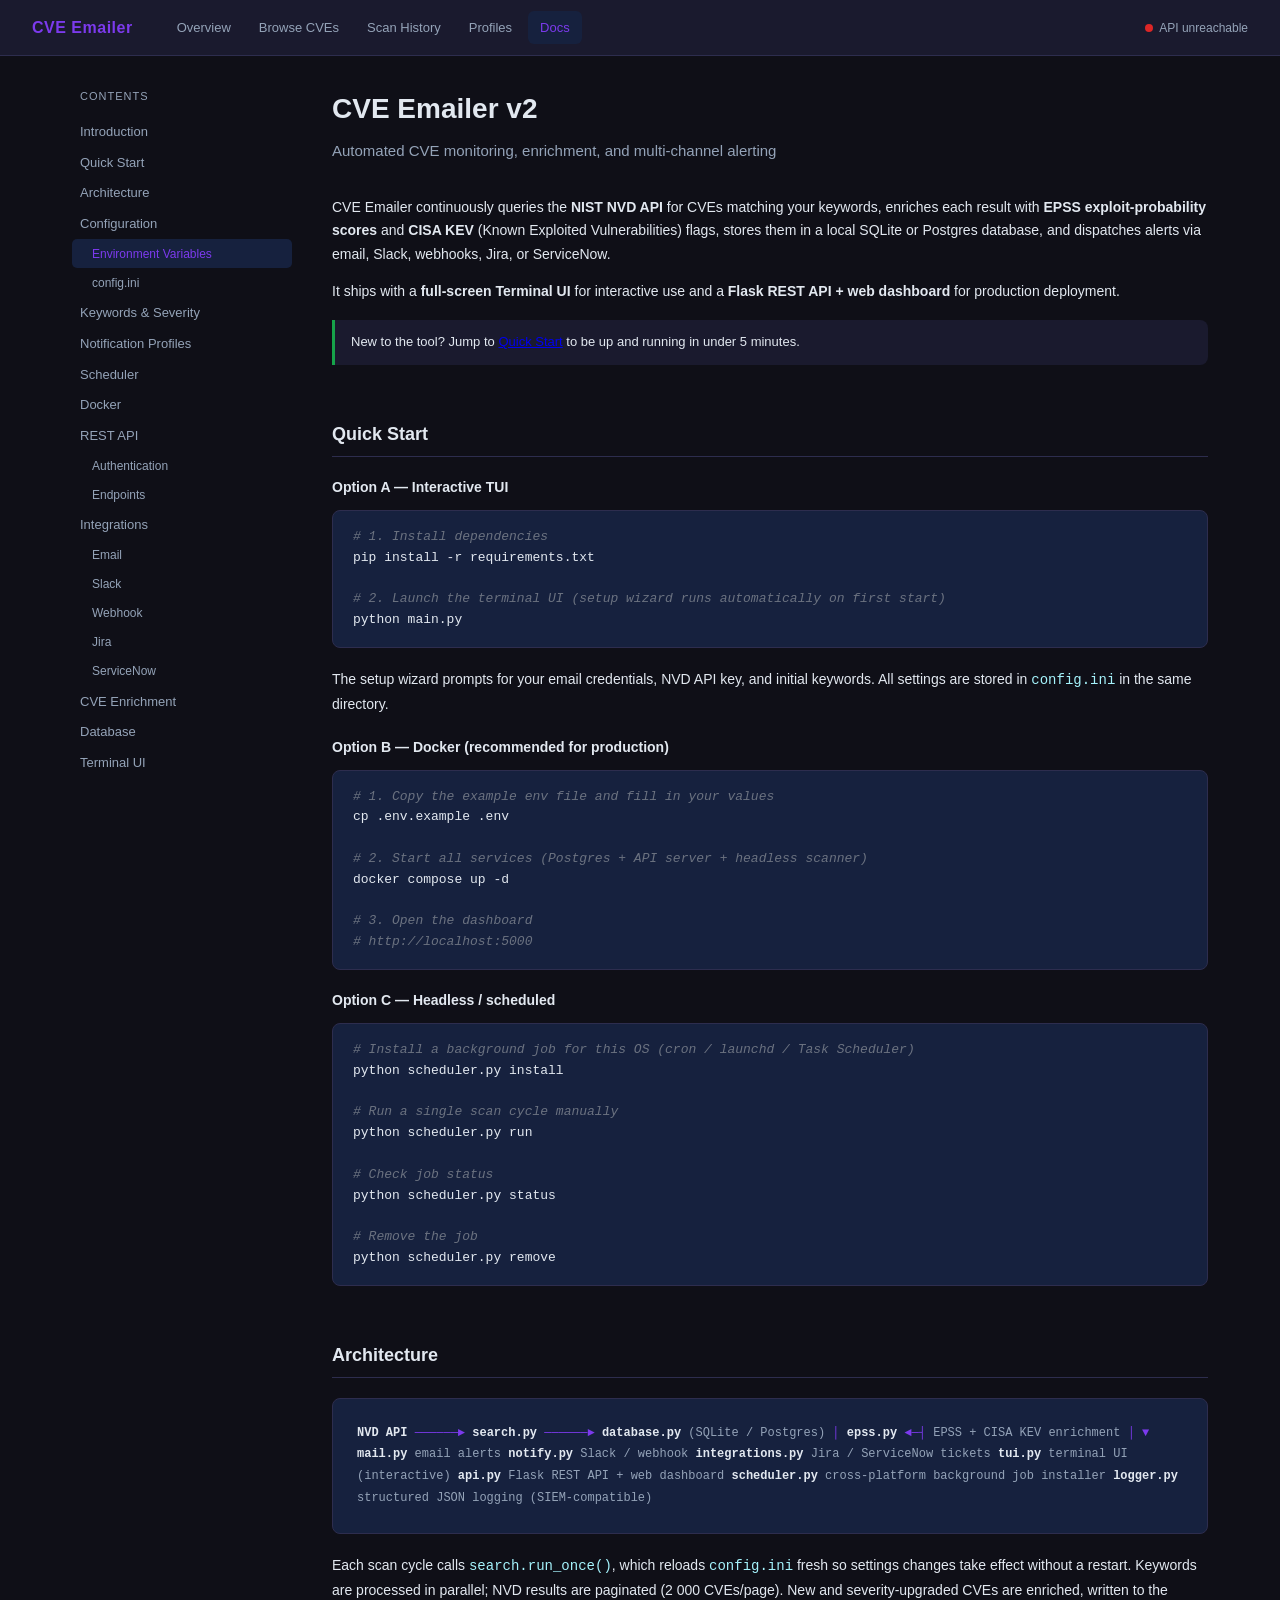
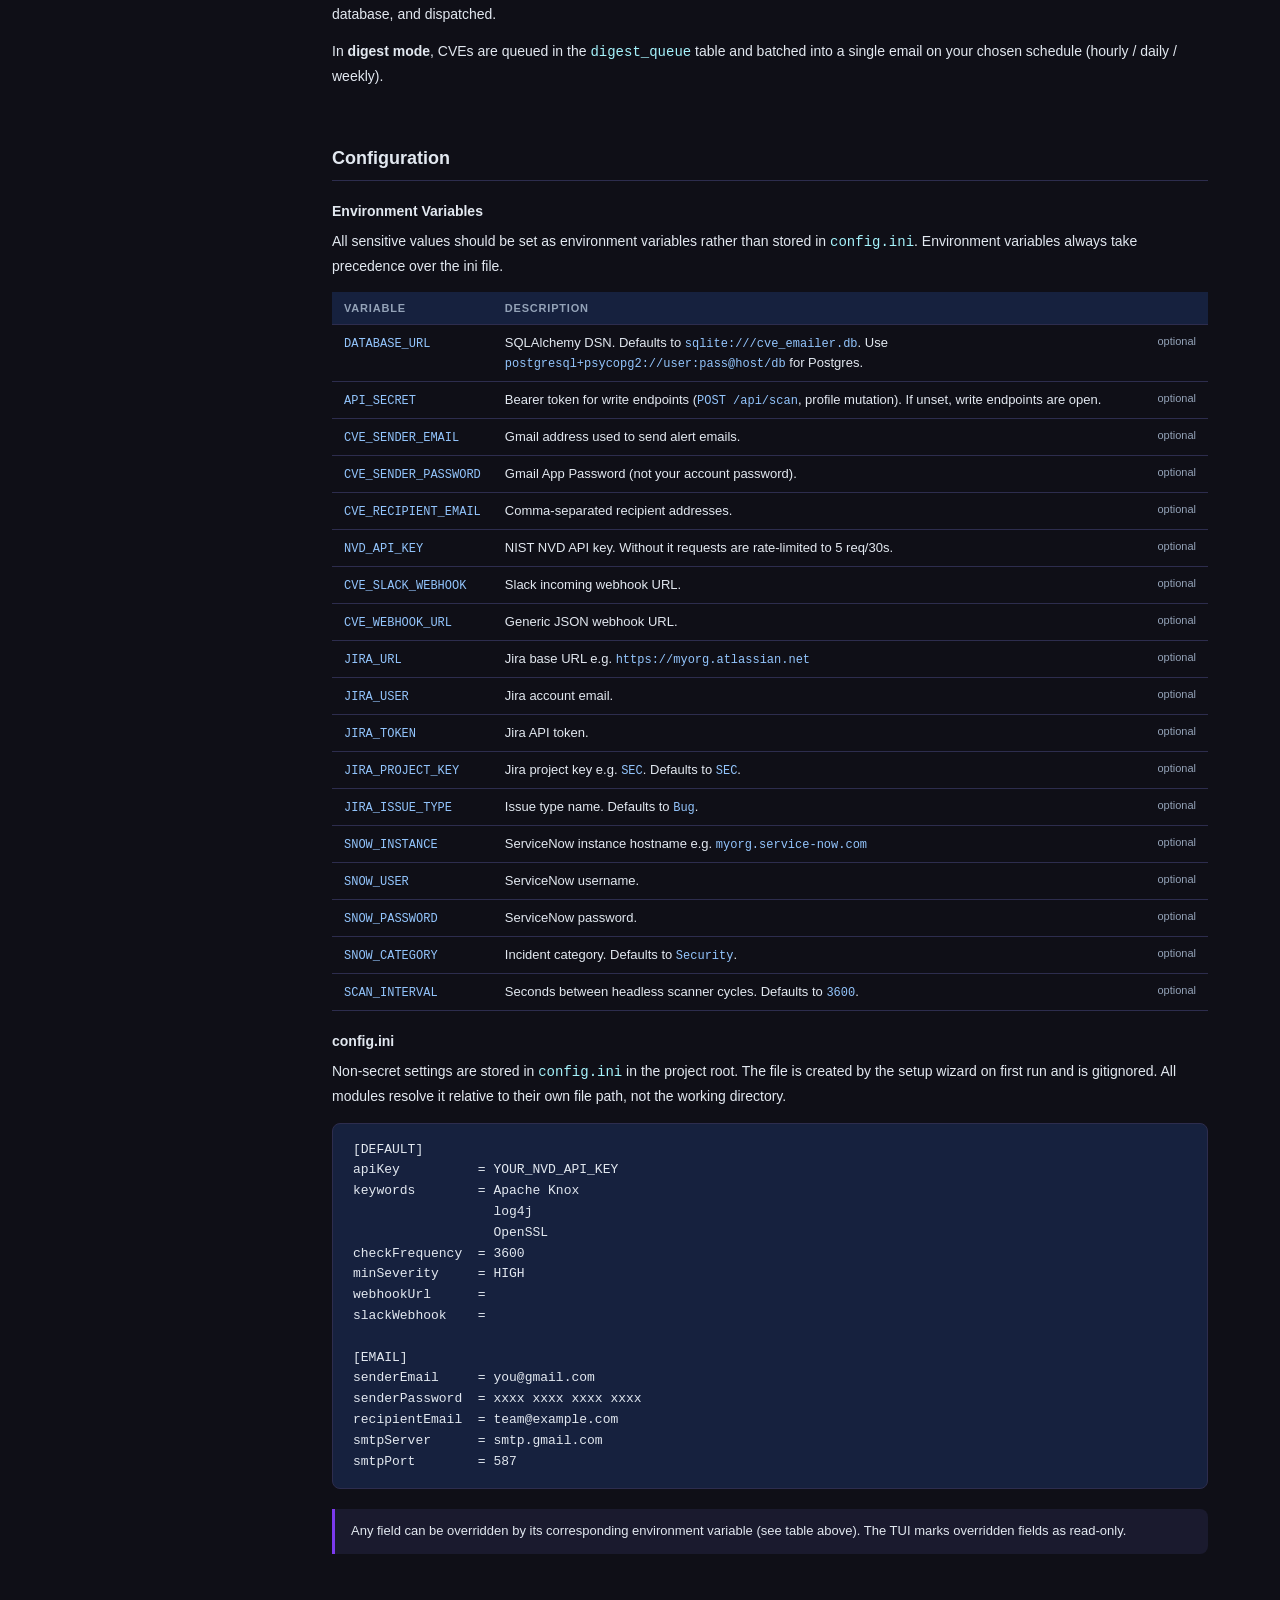
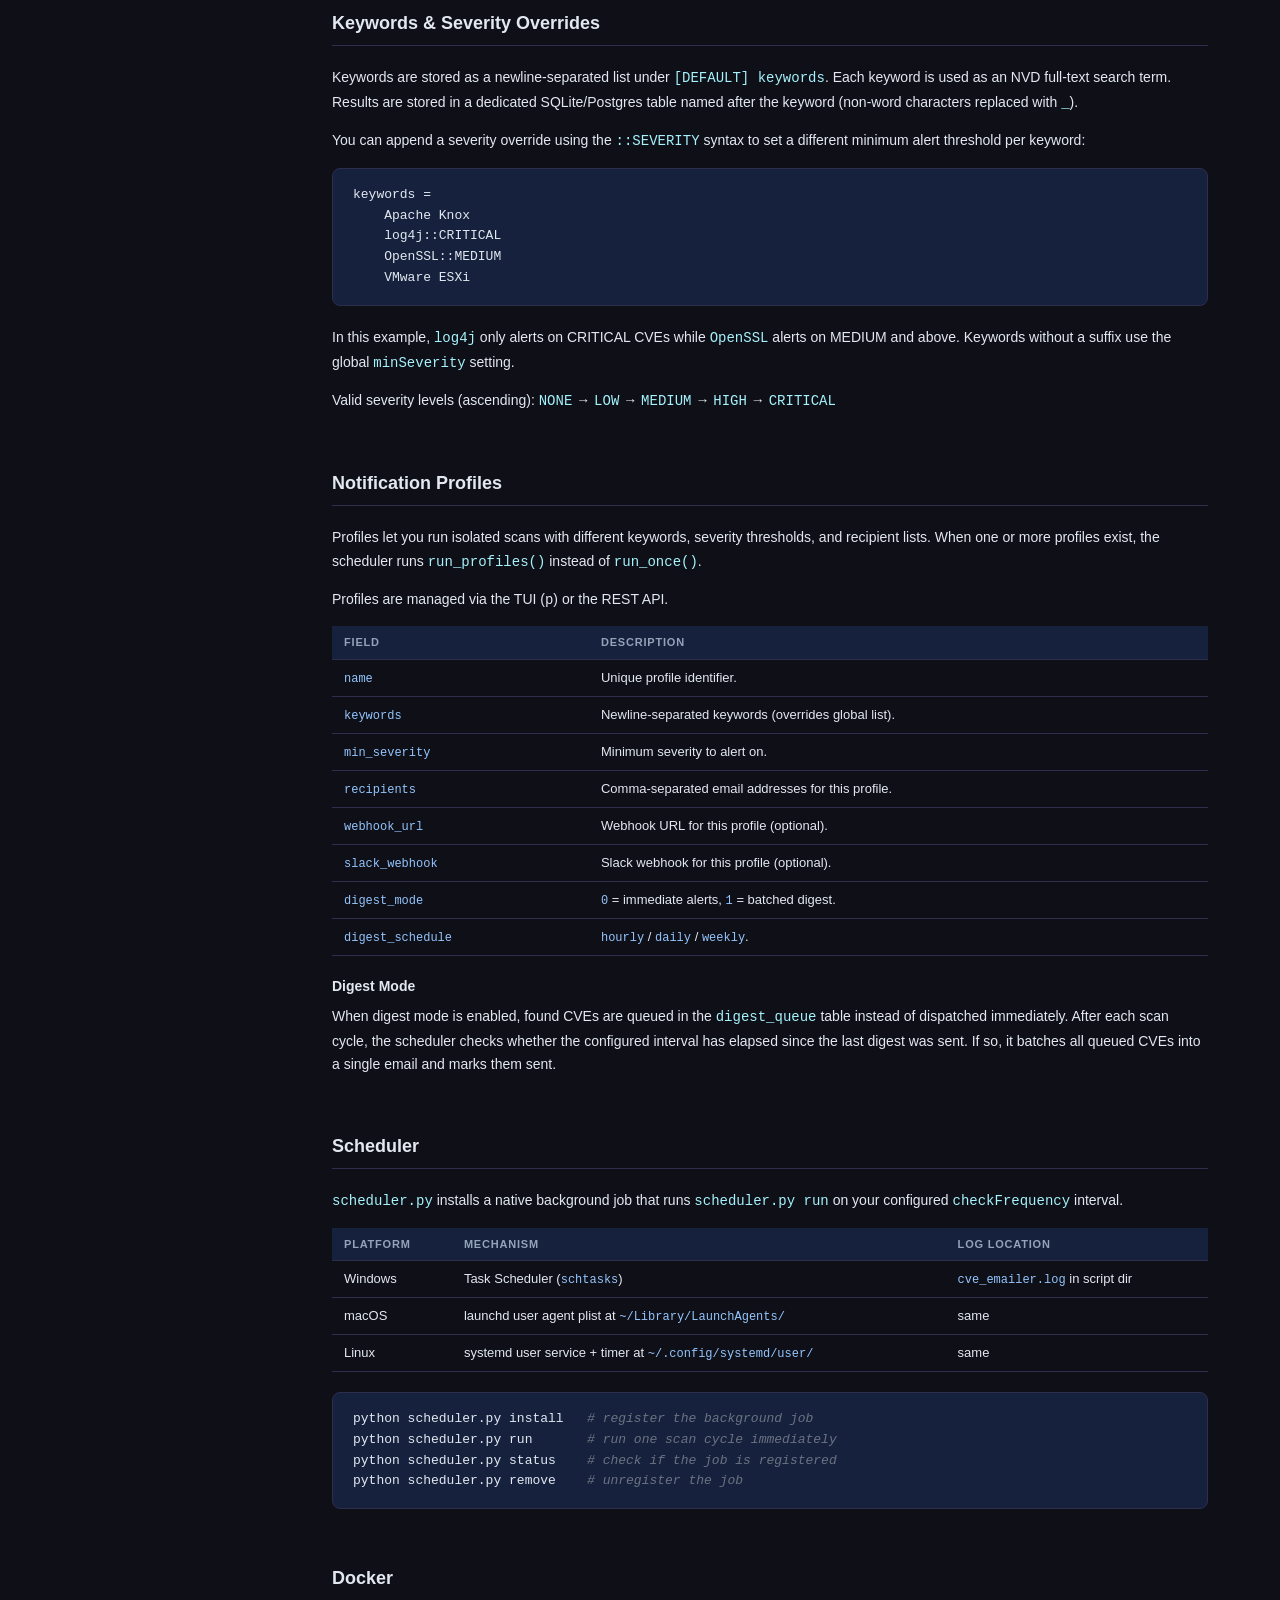
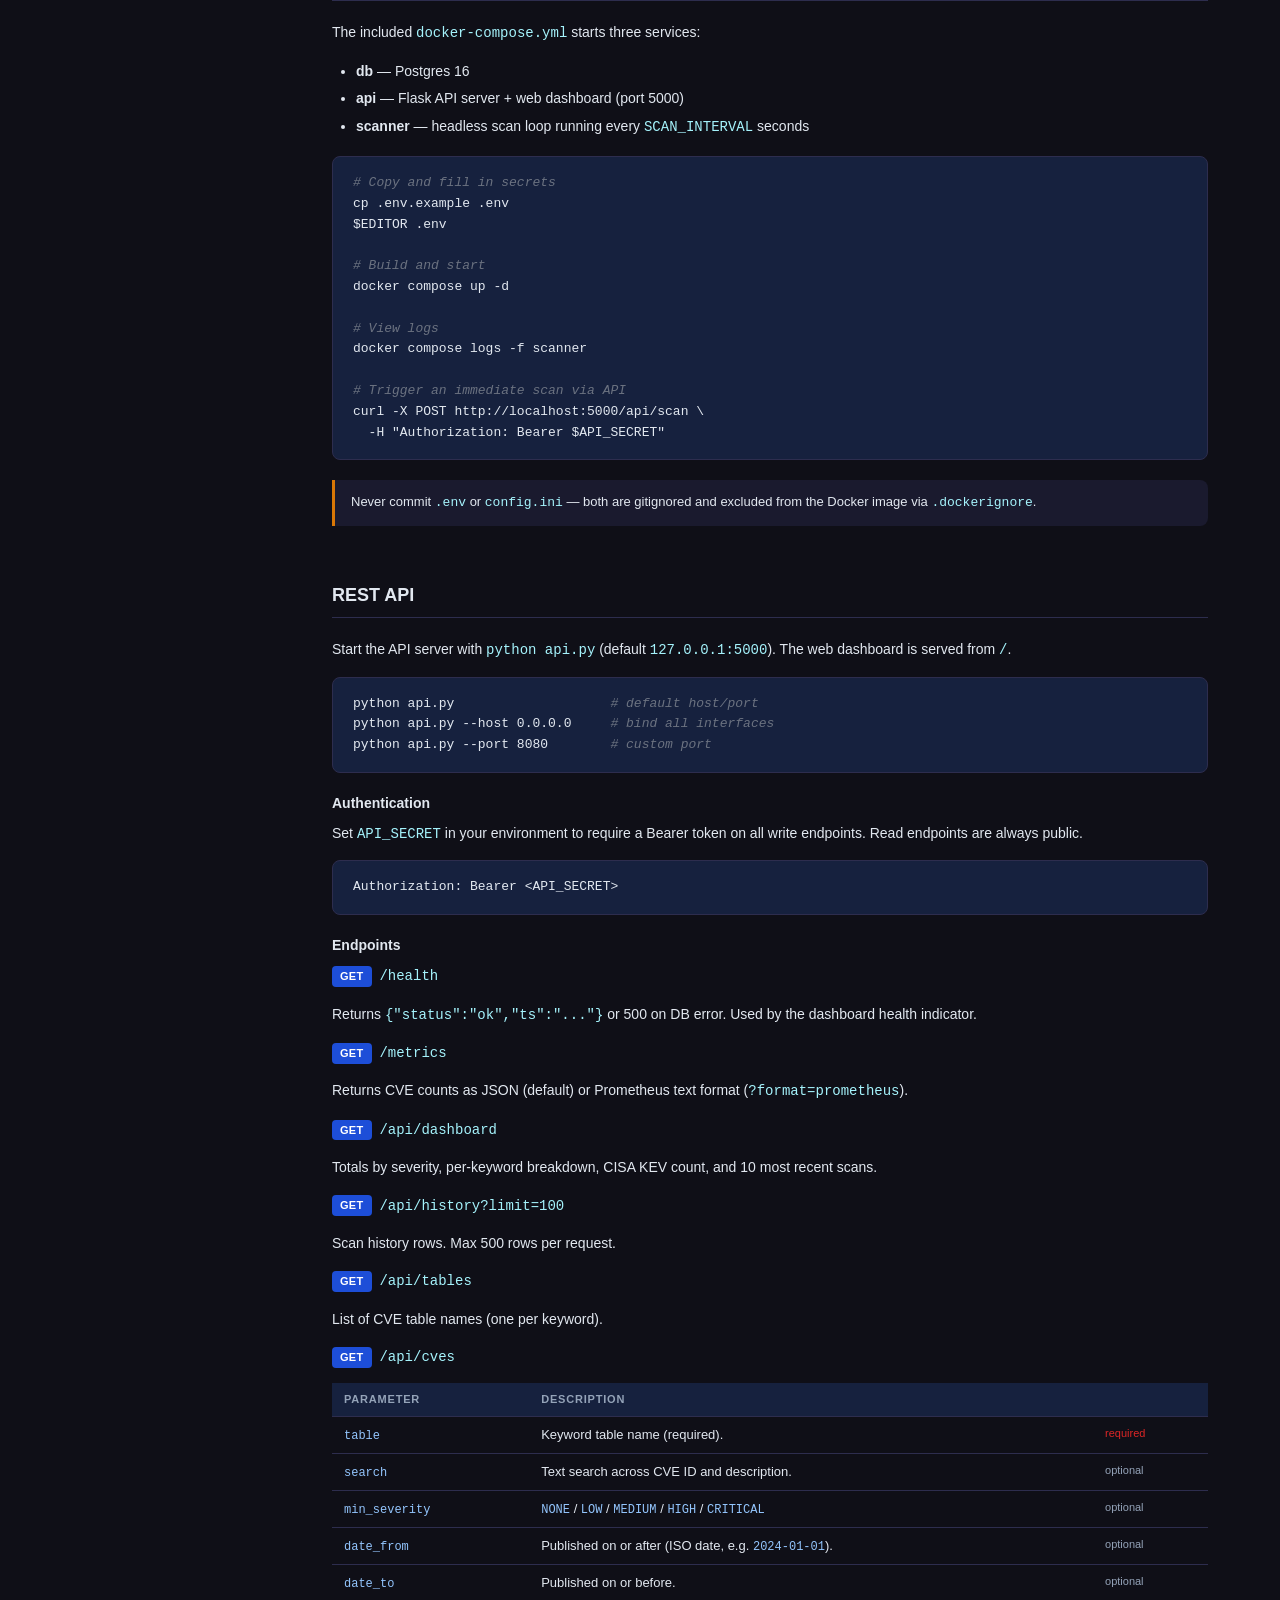
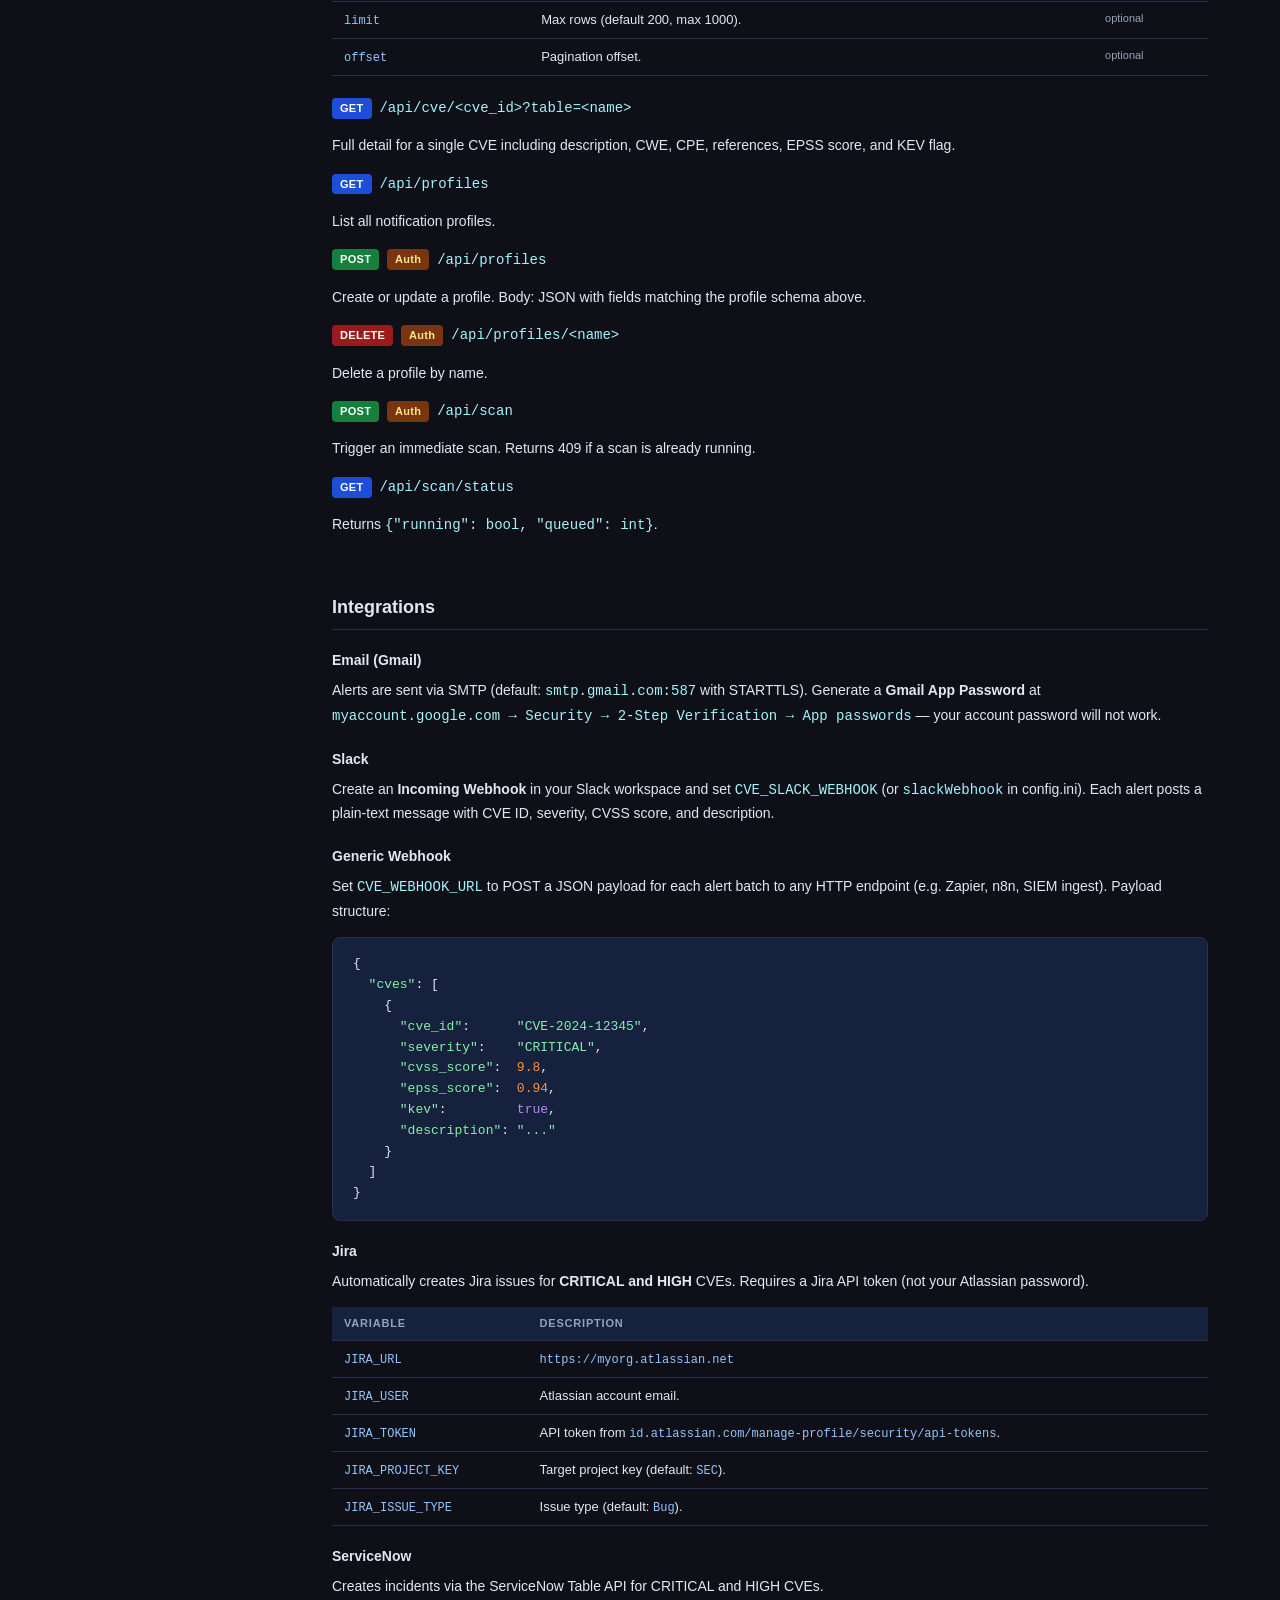
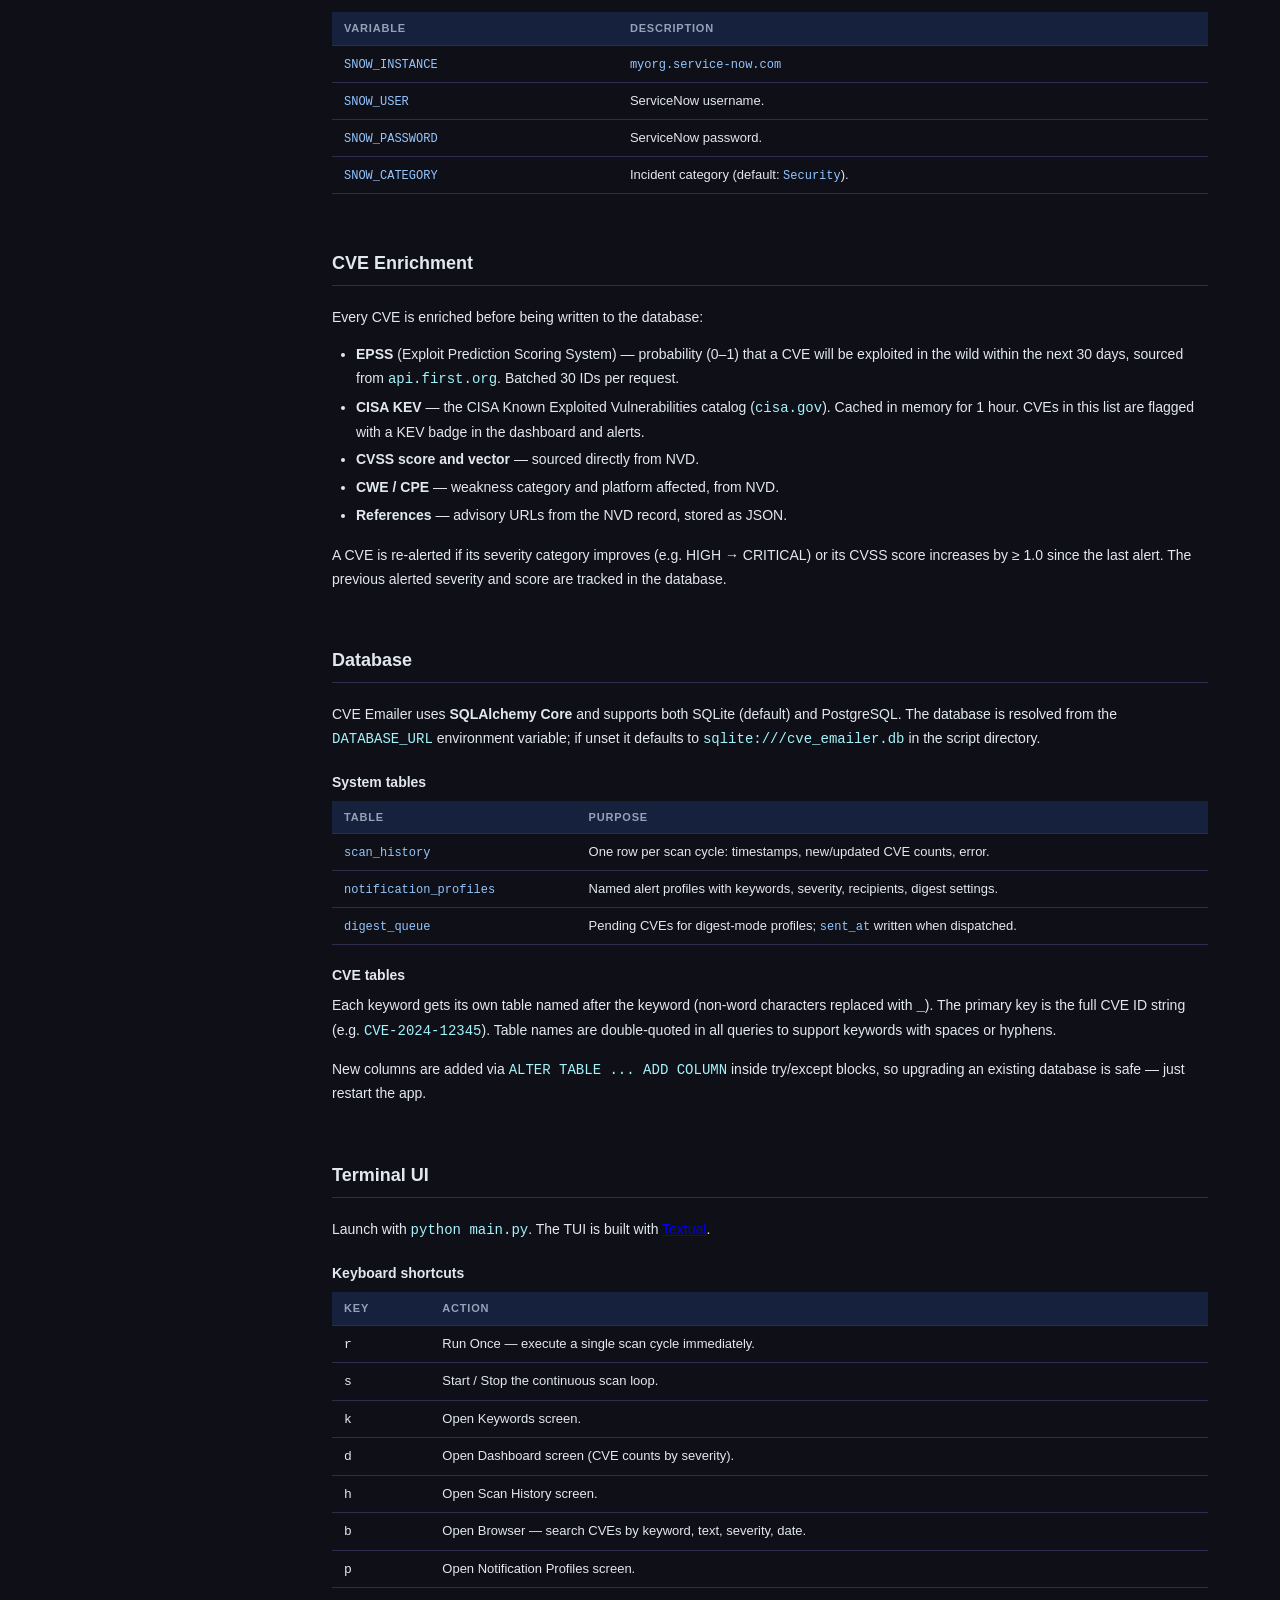
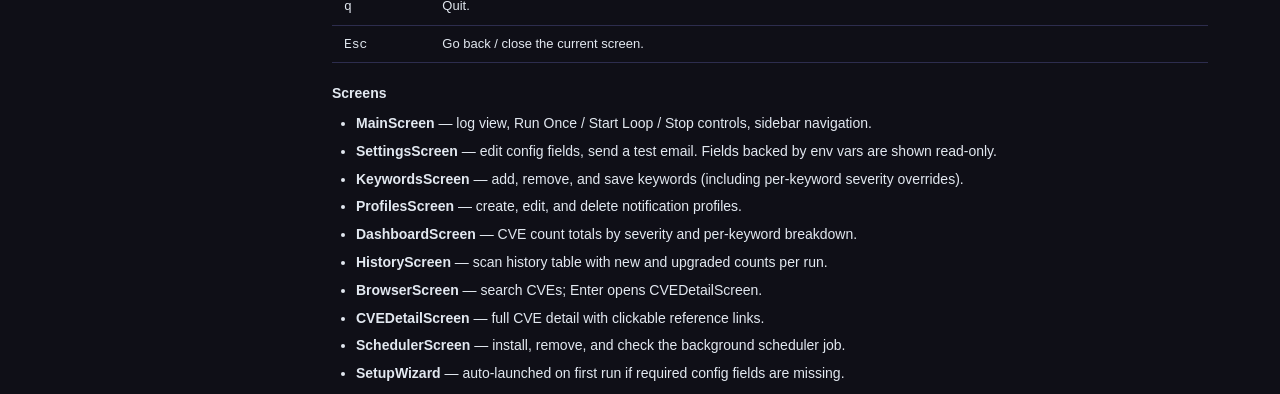
==== dashboard/docs.html @ 803ce5a6 "Add documentation page and link it from the dashboard - dashboard/docs.html: full docs covering quic" ====
<!DOCTYPE html>
<html lang="en">
<head>
  <meta charset="UTF-8" />
  <meta name="viewport" content="width=device-width, initial-scale=1.0" />
  <title>CVE Emailer — Documentation</title>
  <link rel="stylesheet" href="style.css" />
  <style>
    /* ── Docs-specific styles ── */
    .docs-layout {
      display: flex;
      max-width: 1200px;
      margin: 0 auto;
      padding: 2rem;
      gap: 2.5rem;
      align-items: flex-start;
    }

    /* Sidebar TOC */
    .docs-toc {
      width: 220px;
      flex-shrink: 0;
      position: sticky;
      top: 72px;
    }
    .docs-toc-title {
      font-size: 11px;
      text-transform: uppercase;
      letter-spacing: 1px;
      color: var(--muted);
      margin-bottom: .75rem;
      padding-left: .5rem;
    }
    .docs-toc a {
      display: block;
      padding: .35rem .5rem;
      border-radius: 5px;
      color: var(--muted);
      text-decoration: none;
      font-size: 13px;
      transition: color .15s, background .15s;
    }
    .docs-toc a:hover { color: var(--text); background: var(--surface2); }
    .docs-toc a.active { color: var(--accent); background: var(--surface2); }
    .docs-toc a.sub { padding-left: 1.25rem; font-size: 12px; }

    /* Main content */
    .docs-content {
      flex: 1;
      min-width: 0;
    }

    .docs-section {
      margin-bottom: 3.5rem;
    }

    h1.docs-h1 {
      font-size: 28px;
      font-weight: 700;
      margin-bottom: .5rem;
    }
    .docs-subtitle {
      color: var(--muted);
      font-size: 15px;
      margin-bottom: 2rem;
    }

    h2.docs-h2 {
      font-size: 18px;
      font-weight: 700;
      border-bottom: 1px solid var(--border);
      padding-bottom: .5rem;
      margin-bottom: 1.25rem;
      scroll-margin-top: 72px;
    }
    h3.docs-h3 {
      font-size: 14px;
      font-weight: 600;
      color: var(--text);
      margin: 1.25rem 0 .5rem;
      scroll-margin-top: 72px;
    }

    p { color: var(--text); line-height: 1.7; margin-bottom: .85rem; font-size: 14px; }

    .docs-content ul, .docs-content ol {
      padding-left: 1.5rem;
      margin-bottom: 1rem;
    }
    .docs-content li { color: var(--text); font-size: 14px; line-height: 1.7; margin-bottom: .25rem; }

    /* Code blocks */
    pre {
      background: var(--surface2);
      border: 1px solid var(--border);
      border-radius: var(--radius);
      padding: 1rem 1.25rem;
      overflow-x: auto;
      margin: .75rem 0 1.25rem;
      font-size: 13px;
      line-height: 1.6;
    }
    code {
      font-family: "JetBrains Mono", "Fira Code", Consolas, monospace;
      color: #a5f3fc;
    }
    pre code { color: var(--text); }
    .kw  { color: #c084fc; }   /* keywords */
    .cm  { color: #6b7280; font-style: italic; } /* comments */
    .st  { color: #86efac; }   /* strings */
    .nu  { color: #fb923c; }   /* numbers */

    /* Inline badges / labels */
    .tag {
      display: inline-block;
      padding: 1px 8px;
      border-radius: 4px;
      font-size: 11px;
      font-weight: 600;
      letter-spacing: .3px;
      vertical-align: middle;
      margin-right: 4px;
    }
    .tag-get    { background: #1d4ed8; color: #fff; }
    .tag-post   { background: #15803d; color: #fff; }
    .tag-delete { background: #991b1b; color: #fff; }
    .tag-auth   { background: #78350f; color: #fde68a; }
    .tag-opt    { background: #374151; color: var(--muted); }

    /* Info / warning callouts */
    .callout {
      border-left: 3px solid var(--accent);
      background: var(--surface);
      border-radius: 0 var(--radius) var(--radius) 0;
      padding: .75rem 1rem;
      margin: 1rem 0;
      font-size: 13px;
      line-height: 1.6;
    }
    .callout.warn  { border-color: var(--medium); }
    .callout.tip   { border-color: var(--success); }
    .callout.note  { border-color: var(--accent); }

    /* Definition tables */
    .def-table { width: 100%; border-collapse: collapse; margin-bottom: 1.25rem; font-size: 13px; }
    .def-table th {
      text-align: left;
      font-size: 11px;
      text-transform: uppercase;
      letter-spacing: .8px;
      color: var(--muted);
      padding: .5rem .75rem;
      border-bottom: 1px solid var(--border);
      background: var(--surface2);
    }
    .def-table td {
      padding: .5rem .75rem;
      border-bottom: 1px solid var(--border);
      vertical-align: top;
    }
    .def-table code { color: #93c5fd; font-size: 12px; }
    .def-table .req { color: var(--critical); font-size: 11px; }
    .def-table .opt { color: var(--muted); font-size: 11px; }

    /* Architecture diagram */
    .arch-diagram {
      background: var(--surface2);
      border: 1px solid var(--border);
      border-radius: var(--radius);
      padding: 1.5rem;
      font-family: "JetBrains Mono", Consolas, monospace;
      font-size: 12px;
      line-height: 1.8;
      overflow-x: auto;
      color: var(--muted);
      margin-bottom: 1.25rem;
    }
    .arch-diagram .hl { color: var(--text); font-weight: 600; }
    .arch-diagram .arrow { color: var(--accent); }

    @media (max-width: 900px) {
      .docs-layout { flex-direction: column; padding: 1rem; }
      .docs-toc { width: 100%; position: static; }
    }
  </style>
</head>
<body>
  <nav class="nav">
    <div class="nav-brand">CVE Emailer</div>
    <div class="nav-links">
      <a href="index.html" class="nav-link">Overview</a>
      <a href="index.html#browse" class="nav-link">Browse CVEs</a>
      <a href="index.html#history" class="nav-link">Scan History</a>
      <a href="index.html#profiles" class="nav-link">Profiles</a>
      <a href="docs.html" class="nav-link active">Docs</a>
    </div>
    <div class="nav-status">
      <span id="health-dot" class="health-dot"></span>
      <span id="health-text">Connecting…</span>
    </div>
  </nav>

  <div class="docs-layout">

    <!-- ── Sidebar TOC ── -->
    <nav class="docs-toc" id="toc">
      <div class="docs-toc-title">Contents</div>
      <a href="#intro">Introduction</a>
      <a href="#quickstart">Quick Start</a>
      <a href="#architecture">Architecture</a>
      <a href="#configuration">Configuration</a>
      <a href="#env-vars" class="sub">Environment Variables</a>
      <a href="#config-ini" class="sub">config.ini</a>
      <a href="#keywords">Keywords &amp; Severity</a>
      <a href="#profiles">Notification Profiles</a>
      <a href="#scheduler">Scheduler</a>
      <a href="#docker">Docker</a>
      <a href="#api">REST API</a>
      <a href="#api-auth" class="sub">Authentication</a>
      <a href="#api-endpoints" class="sub">Endpoints</a>
      <a href="#integrations">Integrations</a>
      <a href="#int-email" class="sub">Email</a>
      <a href="#int-slack" class="sub">Slack</a>
      <a href="#int-webhook" class="sub">Webhook</a>
      <a href="#int-jira" class="sub">Jira</a>
      <a href="#int-snow" class="sub">ServiceNow</a>
      <a href="#enrichment">CVE Enrichment</a>
      <a href="#database">Database</a>
      <a href="#tui">Terminal UI</a>
    </nav>

    <!-- ── Main content ── -->
    <main class="docs-content">

      <!-- INTRO -->
      <div class="docs-section" id="intro">
        <h1 class="docs-h1">CVE Emailer v2</h1>
        <p class="docs-subtitle">Automated CVE monitoring, enrichment, and multi-channel alerting</p>
        <p>
          CVE Emailer continuously queries the <strong>NIST NVD API</strong> for CVEs matching your
          keywords, enriches each result with <strong>EPSS exploit-probability scores</strong> and
          <strong>CISA KEV</strong> (Known Exploited Vulnerabilities) flags, stores them in a local
          SQLite or Postgres database, and dispatches alerts via email, Slack, webhooks, Jira, or
          ServiceNow.
        </p>
        <p>
          It ships with a <strong>full-screen Terminal UI</strong> for interactive use and a
          <strong>Flask REST API + web dashboard</strong> for production deployment.
        </p>
        <div class="callout tip">
          New to the tool? Jump to <a href="#quickstart">Quick Start</a> to be up and running in
          under 5 minutes.
        </div>
      </div>

      <!-- QUICK START -->
      <div class="docs-section" id="quickstart">
        <h2 class="docs-h2">Quick Start</h2>

        <h3 class="docs-h3">Option A — Interactive TUI</h3>
        <pre><code><span class="cm"># 1. Install dependencies</span>
pip install -r requirements.txt

<span class="cm"># 2. Launch the terminal UI (setup wizard runs automatically on first start)</span>
python main.py</code></pre>
        <p>
          The setup wizard prompts for your email credentials, NVD API key, and initial keywords.
          All settings are stored in <code>config.ini</code> in the same directory.
        </p>

        <h3 class="docs-h3">Option B — Docker (recommended for production)</h3>
        <pre><code><span class="cm"># 1. Copy the example env file and fill in your values</span>
cp .env.example .env

<span class="cm"># 2. Start all services (Postgres + API server + headless scanner)</span>
docker compose up -d

<span class="cm"># 3. Open the dashboard</span>
<span class="cm"># http://localhost:5000</span></code></pre>

        <h3 class="docs-h3">Option C — Headless / scheduled</h3>
        <pre><code><span class="cm"># Install a background job for this OS (cron / launchd / Task Scheduler)</span>
python scheduler.py install

<span class="cm"># Run a single scan cycle manually</span>
python scheduler.py run

<span class="cm"># Check job status</span>
python scheduler.py status

<span class="cm"># Remove the job</span>
python scheduler.py remove</code></pre>
      </div>

      <!-- ARCHITECTURE -->
      <div class="docs-section" id="architecture">
        <h2 class="docs-h2">Architecture</h2>
        <div class="arch-diagram">
<span class="hl">NVD API</span>  <span class="arrow">──────►</span>  <span class="hl">search.py</span>  <span class="arrow">──────►</span>  <span class="hl">database.py</span>  (SQLite / Postgres)
                         <span class="arrow">│</span>
              <span class="hl">epss.py</span> <span class="arrow">◄─┤</span>  EPSS + CISA KEV enrichment
                         <span class="arrow">│</span>
                         <span class="arrow">▼</span>
              <span class="hl">mail.py</span>       email alerts
              <span class="hl">notify.py</span>     Slack / webhook
              <span class="hl">integrations.py</span>  Jira / ServiceNow tickets

<span class="hl">tui.py</span>        terminal UI (interactive)
<span class="hl">api.py</span>        Flask REST API + web dashboard
<span class="hl">scheduler.py</span>  cross-platform background job installer
<span class="hl">logger.py</span>     structured JSON logging (SIEM-compatible)
        </div>
        <p>
          Each scan cycle calls <code>search.run_once()</code>, which reloads <code>config.ini</code>
          fresh so settings changes take effect without a restart. Keywords are processed in parallel;
          NVD results are paginated (2 000 CVEs/page). New and severity-upgraded CVEs are enriched,
          written to the database, and dispatched.
        </p>
        <p>
          In <strong>digest mode</strong>, CVEs are queued in the <code>digest_queue</code> table
          and batched into a single email on your chosen schedule (hourly / daily / weekly).
        </p>
      </div>

      <!-- CONFIGURATION -->
      <div class="docs-section" id="configuration">
        <h2 class="docs-h2">Configuration</h2>

        <h3 class="docs-h3" id="env-vars">Environment Variables</h3>
        <p>
          All sensitive values should be set as environment variables rather than stored in
          <code>config.ini</code>. Environment variables always take precedence over the ini file.
        </p>
        <table class="def-table">
          <thead>
            <tr><th>Variable</th><th>Description</th><th></th></tr>
          </thead>
          <tbody>
            <tr><td><code>DATABASE_URL</code></td><td>SQLAlchemy DSN. Defaults to <code>sqlite:///cve_emailer.db</code>. Use <code>postgresql+psycopg2://user:pass@host/db</code> for Postgres.</td><td class="opt">optional</td></tr>
            <tr><td><code>API_SECRET</code></td><td>Bearer token for write endpoints (<code>POST /api/scan</code>, profile mutation). If unset, write endpoints are open.</td><td class="opt">optional</td></tr>
            <tr><td><code>CVE_SENDER_EMAIL</code></td><td>Gmail address used to send alert emails.</td><td class="opt">optional</td></tr>
            <tr><td><code>CVE_SENDER_PASSWORD</code></td><td>Gmail App Password (not your account password).</td><td class="opt">optional</td></tr>
            <tr><td><code>CVE_RECIPIENT_EMAIL</code></td><td>Comma-separated recipient addresses.</td><td class="opt">optional</td></tr>
            <tr><td><code>NVD_API_KEY</code></td><td>NIST NVD API key. Without it requests are rate-limited to 5 req/30s.</td><td class="opt">optional</td></tr>
            <tr><td><code>CVE_SLACK_WEBHOOK</code></td><td>Slack incoming webhook URL.</td><td class="opt">optional</td></tr>
            <tr><td><code>CVE_WEBHOOK_URL</code></td><td>Generic JSON webhook URL.</td><td class="opt">optional</td></tr>
            <tr><td><code>JIRA_URL</code></td><td>Jira base URL e.g. <code>https://myorg.atlassian.net</code></td><td class="opt">optional</td></tr>
            <tr><td><code>JIRA_USER</code></td><td>Jira account email.</td><td class="opt">optional</td></tr>
            <tr><td><code>JIRA_TOKEN</code></td><td>Jira API token.</td><td class="opt">optional</td></tr>
            <tr><td><code>JIRA_PROJECT_KEY</code></td><td>Jira project key e.g. <code>SEC</code>. Defaults to <code>SEC</code>.</td><td class="opt">optional</td></tr>
            <tr><td><code>JIRA_ISSUE_TYPE</code></td><td>Issue type name. Defaults to <code>Bug</code>.</td><td class="opt">optional</td></tr>
            <tr><td><code>SNOW_INSTANCE</code></td><td>ServiceNow instance hostname e.g. <code>myorg.service-now.com</code></td><td class="opt">optional</td></tr>
            <tr><td><code>SNOW_USER</code></td><td>ServiceNow username.</td><td class="opt">optional</td></tr>
            <tr><td><code>SNOW_PASSWORD</code></td><td>ServiceNow password.</td><td class="opt">optional</td></tr>
            <tr><td><code>SNOW_CATEGORY</code></td><td>Incident category. Defaults to <code>Security</code>.</td><td class="opt">optional</td></tr>
            <tr><td><code>SCAN_INTERVAL</code></td><td>Seconds between headless scanner cycles. Defaults to <code>3600</code>.</td><td class="opt">optional</td></tr>
          </tbody>
        </table>

        <h3 class="docs-h3" id="config-ini">config.ini</h3>
        <p>
          Non-secret settings are stored in <code>config.ini</code> in the project root. The file is
          created by the setup wizard on first run and is gitignored. All modules resolve it relative
          to their own file path, not the working directory.
        </p>
        <pre><code>[DEFAULT]
apiKey          = YOUR_NVD_API_KEY
keywords        = Apache Knox
                  log4j
                  OpenSSL
checkFrequency  = 3600
minSeverity     = HIGH
webhookUrl      =
slackWebhook    =

[EMAIL]
senderEmail     = you@gmail.com
senderPassword  = xxxx xxxx xxxx xxxx
recipientEmail  = team@example.com
smtpServer      = smtp.gmail.com
smtpPort        = 587</code></pre>
        <div class="callout note">
          Any field can be overridden by its corresponding environment variable (see table above).
          The TUI marks overridden fields as read-only.
        </div>
      </div>

      <!-- KEYWORDS -->
      <div class="docs-section" id="keywords">
        <h2 class="docs-h2">Keywords &amp; Severity Overrides</h2>
        <p>
          Keywords are stored as a newline-separated list under <code>[DEFAULT] keywords</code>.
          Each keyword is used as an NVD full-text search term. Results are stored in a dedicated
          SQLite/Postgres table named after the keyword (non-word characters replaced with
          <code>_</code>).
        </p>
        <p>
          You can append a severity override using the <code>::SEVERITY</code> syntax to set a
          different minimum alert threshold per keyword:
        </p>
        <pre><code>keywords =
    Apache Knox
    log4j::CRITICAL
    OpenSSL::MEDIUM
    VMware ESXi</code></pre>
        <p>
          In this example, <code>log4j</code> only alerts on CRITICAL CVEs while
          <code>OpenSSL</code> alerts on MEDIUM and above. Keywords without a suffix use the global
          <code>minSeverity</code> setting.
        </p>
        <p>
          Valid severity levels (ascending): <code>NONE</code> → <code>LOW</code> →
          <code>MEDIUM</code> → <code>HIGH</code> → <code>CRITICAL</code>
        </p>
      </div>

      <!-- PROFILES -->
      <div class="docs-section" id="profiles">
        <h2 class="docs-h2">Notification Profiles</h2>
        <p>
          Profiles let you run isolated scans with different keywords, severity thresholds, and
          recipient lists. When one or more profiles exist, the scheduler runs
          <code>run_profiles()</code> instead of <code>run_once()</code>.
        </p>
        <p>Profiles are managed via the TUI (<kbd>p</kbd>) or the REST API.</p>
        <table class="def-table">
          <thead><tr><th>Field</th><th>Description</th></tr></thead>
          <tbody>
            <tr><td><code>name</code></td><td>Unique profile identifier.</td></tr>
            <tr><td><code>keywords</code></td><td>Newline-separated keywords (overrides global list).</td></tr>
            <tr><td><code>min_severity</code></td><td>Minimum severity to alert on.</td></tr>
            <tr><td><code>recipients</code></td><td>Comma-separated email addresses for this profile.</td></tr>
            <tr><td><code>webhook_url</code></td><td>Webhook URL for this profile (optional).</td></tr>
            <tr><td><code>slack_webhook</code></td><td>Slack webhook for this profile (optional).</td></tr>
            <tr><td><code>digest_mode</code></td><td><code>0</code> = immediate alerts, <code>1</code> = batched digest.</td></tr>
            <tr><td><code>digest_schedule</code></td><td><code>hourly</code> / <code>daily</code> / <code>weekly</code>.</td></tr>
          </tbody>
        </table>
        <h3 class="docs-h3">Digest Mode</h3>
        <p>
          When digest mode is enabled, found CVEs are queued in the <code>digest_queue</code> table
          instead of dispatched immediately. After each scan cycle, the scheduler checks whether the
          configured interval has elapsed since the last digest was sent. If so, it batches all
          queued CVEs into a single email and marks them sent.
        </p>
      </div>

      <!-- SCHEDULER -->
      <div class="docs-section" id="scheduler">
        <h2 class="docs-h2">Scheduler</h2>
        <p>
          <code>scheduler.py</code> installs a native background job that runs
          <code>scheduler.py run</code> on your configured <code>checkFrequency</code> interval.
        </p>
        <table class="def-table">
          <thead><tr><th>Platform</th><th>Mechanism</th><th>Log location</th></tr></thead>
          <tbody>
            <tr><td>Windows</td><td>Task Scheduler (<code>schtasks</code>)</td><td><code>cve_emailer.log</code> in script dir</td></tr>
            <tr><td>macOS</td><td>launchd user agent plist at <code>~/Library/LaunchAgents/</code></td><td>same</td></tr>
            <tr><td>Linux</td><td>systemd user service + timer at <code>~/.config/systemd/user/</code></td><td>same</td></tr>
          </tbody>
        </table>
        <pre><code>python scheduler.py install   <span class="cm"># register the background job</span>
python scheduler.py run       <span class="cm"># run one scan cycle immediately</span>
python scheduler.py status    <span class="cm"># check if the job is registered</span>
python scheduler.py remove    <span class="cm"># unregister the job</span></code></pre>
      </div>

      <!-- DOCKER -->
      <div class="docs-section" id="docker">
        <h2 class="docs-h2">Docker</h2>
        <p>
          The included <code>docker-compose.yml</code> starts three services:
        </p>
        <ul>
          <li><strong>db</strong> — Postgres 16</li>
          <li><strong>api</strong> — Flask API server + web dashboard (port 5000)</li>
          <li><strong>scanner</strong> — headless scan loop running every <code>SCAN_INTERVAL</code> seconds</li>
        </ul>
        <pre><code><span class="cm"># Copy and fill in secrets</span>
cp .env.example .env
$EDITOR .env

<span class="cm"># Build and start</span>
docker compose up -d

<span class="cm"># View logs</span>
docker compose logs -f scanner

<span class="cm"># Trigger an immediate scan via API</span>
curl -X POST http://localhost:5000/api/scan \
  -H "Authorization: Bearer $API_SECRET"</code></pre>
        <div class="callout warn">
          Never commit <code>.env</code> or <code>config.ini</code> — both are gitignored and
          excluded from the Docker image via <code>.dockerignore</code>.
        </div>
      </div>

      <!-- REST API -->
      <div class="docs-section" id="api">
        <h2 class="docs-h2">REST API</h2>
        <p>
          Start the API server with <code>python api.py</code> (default <code>127.0.0.1:5000</code>).
          The web dashboard is served from <code>/</code>.
        </p>
        <pre><code>python api.py                    <span class="cm"># default host/port</span>
python api.py --host 0.0.0.0     <span class="cm"># bind all interfaces</span>
python api.py --port 8080        <span class="cm"># custom port</span></code></pre>

        <h3 class="docs-h3" id="api-auth">Authentication</h3>
        <p>
          Set <code>API_SECRET</code> in your environment to require a Bearer token on all write
          endpoints. Read endpoints are always public.
        </p>
        <pre><code>Authorization: Bearer &lt;API_SECRET&gt;</code></pre>

        <h3 class="docs-h3" id="api-endpoints">Endpoints</h3>

        <p><span class="tag tag-get">GET</span> <code>/health</code></p>
        <p>Returns <code>{"status":"ok","ts":"..."}</code> or 500 on DB error. Used by the dashboard health indicator.</p>

        <p><span class="tag tag-get">GET</span> <code>/metrics</code></p>
        <p>Returns CVE counts as JSON (default) or Prometheus text format (<code>?format=prometheus</code>).</p>

        <p><span class="tag tag-get">GET</span> <code>/api/dashboard</code></p>
        <p>Totals by severity, per-keyword breakdown, CISA KEV count, and 10 most recent scans.</p>

        <p><span class="tag tag-get">GET</span> <code>/api/history?limit=100</code></p>
        <p>Scan history rows. Max 500 rows per request.</p>

        <p><span class="tag tag-get">GET</span> <code>/api/tables</code></p>
        <p>List of CVE table names (one per keyword).</p>

        <p><span class="tag tag-get">GET</span> <code>/api/cves</code></p>
        <table class="def-table">
          <thead><tr><th>Parameter</th><th>Description</th><th></th></tr></thead>
          <tbody>
            <tr><td><code>table</code></td><td>Keyword table name (required).</td><td class="req">required</td></tr>
            <tr><td><code>search</code></td><td>Text search across CVE ID and description.</td><td class="opt">optional</td></tr>
            <tr><td><code>min_severity</code></td><td><code>NONE</code> / <code>LOW</code> / <code>MEDIUM</code> / <code>HIGH</code> / <code>CRITICAL</code></td><td class="opt">optional</td></tr>
            <tr><td><code>date_from</code></td><td>Published on or after (ISO date, e.g. <code>2024-01-01</code>).</td><td class="opt">optional</td></tr>
            <tr><td><code>date_to</code></td><td>Published on or before.</td><td class="opt">optional</td></tr>
            <tr><td><code>limit</code></td><td>Max rows (default 200, max 1000).</td><td class="opt">optional</td></tr>
            <tr><td><code>offset</code></td><td>Pagination offset.</td><td class="opt">optional</td></tr>
          </tbody>
        </table>

        <p><span class="tag tag-get">GET</span> <code>/api/cve/&lt;cve_id&gt;?table=&lt;name&gt;</code></p>
        <p>Full detail for a single CVE including description, CWE, CPE, references, EPSS score, and KEV flag.</p>

        <p><span class="tag tag-get">GET</span> <code>/api/profiles</code></p>
        <p>List all notification profiles.</p>

        <p><span class="tag tag-post">POST</span> <span class="tag tag-auth">Auth</span> <code>/api/profiles</code></p>
        <p>Create or update a profile. Body: JSON with fields matching the profile schema above.</p>

        <p><span class="tag tag-delete">DELETE</span> <span class="tag tag-auth">Auth</span> <code>/api/profiles/&lt;name&gt;</code></p>
        <p>Delete a profile by name.</p>

        <p><span class="tag tag-post">POST</span> <span class="tag tag-auth">Auth</span> <code>/api/scan</code></p>
        <p>Trigger an immediate scan. Returns 409 if a scan is already running.</p>

        <p><span class="tag tag-get">GET</span> <code>/api/scan/status</code></p>
        <p>Returns <code>{"running": bool, "queued": int}</code>.</p>
      </div>

      <!-- INTEGRATIONS -->
      <div class="docs-section" id="integrations">
        <h2 class="docs-h2">Integrations</h2>

        <h3 class="docs-h3" id="int-email">Email (Gmail)</h3>
        <p>
          Alerts are sent via SMTP (default: <code>smtp.gmail.com:587</code> with STARTTLS).
          Generate a <strong>Gmail App Password</strong> at
          <code>myaccount.google.com → Security → 2-Step Verification → App passwords</code> —
          your account password will not work.
        </p>

        <h3 class="docs-h3" id="int-slack">Slack</h3>
        <p>
          Create an <strong>Incoming Webhook</strong> in your Slack workspace and set
          <code>CVE_SLACK_WEBHOOK</code> (or <code>slackWebhook</code> in config.ini).
          Each alert posts a plain-text message with CVE ID, severity, CVSS score, and description.
        </p>

        <h3 class="docs-h3" id="int-webhook">Generic Webhook</h3>
        <p>
          Set <code>CVE_WEBHOOK_URL</code> to POST a JSON payload for each alert batch to any HTTP
          endpoint (e.g. Zapier, n8n, SIEM ingest). Payload structure:
        </p>
        <pre><code>{
  <span class="st">"cves"</span>: [
    {
      <span class="st">"cve_id"</span>:      <span class="st">"CVE-2024-12345"</span>,
      <span class="st">"severity"</span>:    <span class="st">"CRITICAL"</span>,
      <span class="st">"cvss_score"</span>:  <span class="nu">9.8</span>,
      <span class="st">"epss_score"</span>:  <span class="nu">0.94</span>,
      <span class="st">"kev"</span>:         <span class="kw">true</span>,
      <span class="st">"description"</span>: <span class="st">"..."</span>
    }
  ]
}</code></pre>

        <h3 class="docs-h3" id="int-jira">Jira</h3>
        <p>
          Automatically creates Jira issues for <strong>CRITICAL and HIGH</strong> CVEs.
          Requires a Jira API token (not your Atlassian password).
        </p>
        <table class="def-table">
          <thead><tr><th>Variable</th><th>Description</th></tr></thead>
          <tbody>
            <tr><td><code>JIRA_URL</code></td><td><code>https://myorg.atlassian.net</code></td></tr>
            <tr><td><code>JIRA_USER</code></td><td>Atlassian account email.</td></tr>
            <tr><td><code>JIRA_TOKEN</code></td><td>API token from <code>id.atlassian.com/manage-profile/security/api-tokens</code>.</td></tr>
            <tr><td><code>JIRA_PROJECT_KEY</code></td><td>Target project key (default: <code>SEC</code>).</td></tr>
            <tr><td><code>JIRA_ISSUE_TYPE</code></td><td>Issue type (default: <code>Bug</code>).</td></tr>
          </tbody>
        </table>

        <h3 class="docs-h3" id="int-snow">ServiceNow</h3>
        <p>
          Creates incidents via the ServiceNow Table API for CRITICAL and HIGH CVEs.
        </p>
        <table class="def-table">
          <thead><tr><th>Variable</th><th>Description</th></tr></thead>
          <tbody>
            <tr><td><code>SNOW_INSTANCE</code></td><td><code>myorg.service-now.com</code></td></tr>
            <tr><td><code>SNOW_USER</code></td><td>ServiceNow username.</td></tr>
            <tr><td><code>SNOW_PASSWORD</code></td><td>ServiceNow password.</td></tr>
            <tr><td><code>SNOW_CATEGORY</code></td><td>Incident category (default: <code>Security</code>).</td></tr>
          </tbody>
        </table>
      </div>

      <!-- ENRICHMENT -->
      <div class="docs-section" id="enrichment">
        <h2 class="docs-h2">CVE Enrichment</h2>
        <p>Every CVE is enriched before being written to the database:</p>
        <ul>
          <li>
            <strong>EPSS</strong> (Exploit Prediction Scoring System) — probability (0–1) that a
            CVE will be exploited in the wild within the next 30 days, sourced from
            <code>api.first.org</code>. Batched 30 IDs per request.
          </li>
          <li>
            <strong>CISA KEV</strong> — the CISA Known Exploited Vulnerabilities catalog
            (<code>cisa.gov</code>). Cached in memory for 1 hour. CVEs in this list are flagged
            with a KEV badge in the dashboard and alerts.
          </li>
          <li>
            <strong>CVSS score and vector</strong> — sourced directly from NVD.
          </li>
          <li>
            <strong>CWE / CPE</strong> — weakness category and platform affected, from NVD.
          </li>
          <li>
            <strong>References</strong> — advisory URLs from the NVD record, stored as JSON.
          </li>
        </ul>
        <p>
          A CVE is re-alerted if its severity category improves (e.g. HIGH → CRITICAL) or its
          CVSS score increases by ≥ 1.0 since the last alert. The previous alerted severity and
          score are tracked in the database.
        </p>
      </div>

      <!-- DATABASE -->
      <div class="docs-section" id="database">
        <h2 class="docs-h2">Database</h2>
        <p>
          CVE Emailer uses <strong>SQLAlchemy Core</strong> and supports both SQLite (default) and
          PostgreSQL. The database is resolved from the <code>DATABASE_URL</code> environment
          variable; if unset it defaults to <code>sqlite:///cve_emailer.db</code> in the script
          directory.
        </p>

        <h3 class="docs-h3">System tables</h3>
        <table class="def-table">
          <thead><tr><th>Table</th><th>Purpose</th></tr></thead>
          <tbody>
            <tr><td><code>scan_history</code></td><td>One row per scan cycle: timestamps, new/updated CVE counts, error.</td></tr>
            <tr><td><code>notification_profiles</code></td><td>Named alert profiles with keywords, severity, recipients, digest settings.</td></tr>
            <tr><td><code>digest_queue</code></td><td>Pending CVEs for digest-mode profiles; <code>sent_at</code> written when dispatched.</td></tr>
          </tbody>
        </table>

        <h3 class="docs-h3">CVE tables</h3>
        <p>
          Each keyword gets its own table named after the keyword (non-word characters replaced with
          <code>_</code>). The primary key is the full CVE ID string (e.g. <code>CVE-2024-12345</code>).
          Table names are double-quoted in all queries to support keywords with spaces or hyphens.
        </p>
        <p>
          New columns are added via <code>ALTER TABLE ... ADD COLUMN</code> inside try/except blocks,
          so upgrading an existing database is safe — just restart the app.
        </p>
      </div>

      <!-- TUI -->
      <div class="docs-section" id="tui">
        <h2 class="docs-h2">Terminal UI</h2>
        <p>
          Launch with <code>python main.py</code>. The TUI is built with
          <a href="https://textual.textualize.io" target="_blank" rel="noopener">Textual</a>.
        </p>

        <h3 class="docs-h3">Keyboard shortcuts</h3>
        <table class="def-table">
          <thead><tr><th>Key</th><th>Action</th></tr></thead>
          <tbody>
            <tr><td><kbd>r</kbd></td><td>Run Once — execute a single scan cycle immediately.</td></tr>
            <tr><td><kbd>s</kbd></td><td>Start / Stop the continuous scan loop.</td></tr>
            <tr><td><kbd>k</kbd></td><td>Open Keywords screen.</td></tr>
            <tr><td><kbd>d</kbd></td><td>Open Dashboard screen (CVE counts by severity).</td></tr>
            <tr><td><kbd>h</kbd></td><td>Open Scan History screen.</td></tr>
            <tr><td><kbd>b</kbd></td><td>Open Browser — search CVEs by keyword, text, severity, date.</td></tr>
            <tr><td><kbd>p</kbd></td><td>Open Notification Profiles screen.</td></tr>
            <tr><td><kbd>q</kbd></td><td>Quit.</td></tr>
            <tr><td><kbd>Esc</kbd></td><td>Go back / close the current screen.</td></tr>
          </tbody>
        </table>

        <h3 class="docs-h3">Screens</h3>
        <ul>
          <li><strong>MainScreen</strong> — log view, Run Once / Start Loop / Stop controls, sidebar navigation.</li>
          <li><strong>SettingsScreen</strong> — edit config fields, send a test email. Fields backed by env vars are shown read-only.</li>
          <li><strong>KeywordsScreen</strong> — add, remove, and save keywords (including per-keyword severity overrides).</li>
          <li><strong>ProfilesScreen</strong> — create, edit, and delete notification profiles.</li>
          <li><strong>DashboardScreen</strong> — CVE count totals by severity and per-keyword breakdown.</li>
          <li><strong>HistoryScreen</strong> — scan history table with new and upgraded counts per run.</li>
          <li><strong>BrowserScreen</strong> — search CVEs; Enter opens CVEDetailScreen.</li>
          <li><strong>CVEDetailScreen</strong> — full CVE detail with clickable reference links.</li>
          <li><strong>SchedulerScreen</strong> — install, remove, and check the background scheduler job.</li>
          <li><strong>SetupWizard</strong> — auto-launched on first run if required config fields are missing.</li>
        </ul>
      </div>

    </main>
  </div>

  <script>
    // Health check
    async function checkHealth() {
      const dot  = document.getElementById("health-dot");
      const text = document.getElementById("health-text");
      try {
        const r = await fetch("/health");
        const j = await r.json();
        if (j.status === "ok") {
          dot.className = "health-dot ok";
          text.textContent = "Connected";
        } else { throw new Error(); }
      } catch {
        dot.className = "health-dot err";
        text.textContent = "API unreachable";
      }
    }
    setInterval(checkHealth, 30_000);
    checkHealth();

    // TOC highlight on scroll
    const tocLinks = document.querySelectorAll(".docs-toc a[href^='#']");
    const headings = Array.from(document.querySelectorAll("h2[id], h3[id]"));

    function updateToc() {
      const scrollY = window.scrollY + 80;
      let active = headings[0];
      for (const h of headings) {
        if (h.offsetTop <= scrollY) active = h;
      }
      tocLinks.forEach(a => a.classList.toggle("active", a.getAttribute("href") === `#${active?.id}`));
    }

    window.addEventListener("scroll", updateToc, { passive: true });
    updateToc();
  </script>
</body>
</html>
---- dashboard/style.css ----
/* CVE Emailer Dashboard — Dark theme */

:root {
  --bg:        #0f0f17;
  --surface:   #1a1a2e;
  --surface2:  #16213e;
  --border:    #2d2d4e;
  --accent:    #7c3aed;
  --accent2:   #6d28d9;
  --text:      #e2e8f0;
  --muted:     #94a3b8;
  --critical:  #dc2626;
  --high:      #ea580c;
  --medium:    #d97706;
  --low:       #65a30d;
  --kev:       #9333ea;
  --success:   #16a34a;
  --radius:    8px;
  --radius-lg: 12px;
}

*, *::before, *::after { box-sizing: border-box; margin: 0; padding: 0; }

body {
  background: var(--bg);
  color: var(--text);
  font-family: -apple-system, BlinkMacSystemFont, "Segoe UI", Roboto, sans-serif;
  font-size: 14px;
  line-height: 1.5;
  min-height: 100vh;
}

/* ── Nav ──────────────────────────────────────────────────────────────────── */

.nav {
  display: flex;
  align-items: center;
  gap: 2rem;
  padding: 0 2rem;
  height: 56px;
  background: var(--surface);
  border-bottom: 1px solid var(--border);
  position: sticky;
  top: 0;
  z-index: 100;
}

.nav-brand {
  font-size: 16px;
  font-weight: 700;
  color: var(--accent);
  letter-spacing: .5px;
  white-space: nowrap;
}

.nav-links { display: flex; gap: .25rem; }

.nav-link {
  padding: .4rem .75rem;
  border-radius: 6px;
  color: var(--muted);
  text-decoration: none;
  font-size: 13px;
  transition: color .15s, background .15s;
}
.nav-link:hover, .nav-link.active {
  color: var(--text);
  background: var(--surface2);
}
.nav-link.active { color: var(--accent); }

.nav-status {
  margin-left: auto;
  display: flex;
  align-items: center;
  gap: .4rem;
  font-size: 12px;
  color: var(--muted);
}

.health-dot {
  width: 8px; height: 8px;
  border-radius: 50%;
  background: var(--muted);
  transition: background .3s;
}
.health-dot.ok  { background: var(--success); }
.health-dot.err { background: var(--critical); }

/* ── Layout ───────────────────────────────────────────────────────────────── */

.section { display: none; padding: 2rem 0; }
.section.active { display: block; }
.container { max-width: 1400px; margin: 0 auto; padding: 0 2rem; }
.page-title { font-size: 22px; font-weight: 700; margin-bottom: 1.5rem; }

/* ── Stat cards ───────────────────────────────────────────────────────────── */

.stat-grid {
  display: grid;
  grid-template-columns: repeat(auto-fit, minmax(140px, 1fr));
  gap: 1rem;
  margin-bottom: 2rem;
}

.stat-card {
  background: var(--surface);
  border: 1px solid var(--border);
  border-radius: var(--radius-lg);
  padding: 1.25rem 1.5rem;
  position: relative;
  overflow: hidden;
}
.stat-card::before {
  content: "";
  position: absolute;
  top: 0; left: 0; right: 0;
  height: 3px;
  background: var(--accent);
}
.stat-card.critical::before { background: var(--critical); }
.stat-card.high::before     { background: var(--high); }
.stat-card.medium::before   { background: var(--medium); }
.stat-card.low::before      { background: var(--low); }
.stat-card.kev::before      { background: var(--kev); }

.stat-label { font-size: 11px; text-transform: uppercase; letter-spacing: 1px; color: var(--muted); margin-bottom: .5rem; }
.stat-value { font-size: 32px; font-weight: 700; font-variant-numeric: tabular-nums; }
.stat-sub   { font-size: 11px; color: var(--muted); margin-top: .25rem; }

.stat-card.critical .stat-value { color: var(--critical); }
.stat-card.high     .stat-value { color: var(--high); }
.stat-card.medium   .stat-value { color: var(--medium); }
.stat-card.low      .stat-value { color: var(--low); }
.stat-card.kev      .stat-value { color: var(--kev); }

/* ── Panels ───────────────────────────────────────────────────────────────── */

.panel-row { display: flex; gap: 1.5rem; align-items: flex-start; }

.panel {
  background: var(--surface);
  border: 1px solid var(--border);
  border-radius: var(--radius-lg);
  padding: 1.25rem;
  flex: 1;
}

.panel-header {
  display: flex;
  align-items: center;
  justify-content: space-between;
  margin-bottom: 1rem;
}
.panel-header h2 { font-size: 14px; font-weight: 600; }

/* ── Tables ───────────────────────────────────────────────────────────────── */

.table-wrap {
  overflow-x: auto;
  border-radius: var(--radius);
  border: 1px solid var(--border);
}

table {
  width: 100%;
  border-collapse: collapse;
  font-size: 13px;
}

thead { background: var(--surface2); }
th {
  padding: .6rem 1rem;
  text-align: left;
  font-size: 11px;
  text-transform: uppercase;
  letter-spacing: .8px;
  color: var(--muted);
  white-space: nowrap;
}
th.num { text-align: right; }

td { padding: .55rem 1rem; border-top: 1px solid var(--border); vertical-align: top; }
td.num { text-align: right; font-variant-numeric: tabular-nums; }

tbody tr { cursor: default; transition: background .1s; }
tbody tr:hover { background: var(--surface2); }
tbody tr.clickable { cursor: pointer; }

/* Severity badges */
.badge {
  display: inline-block;
  padding: 2px 8px;
  border-radius: 4px;
  font-size: 11px;
  font-weight: 600;
  letter-spacing: .5px;
  color: #fff;
}
.badge-CRITICAL { background: var(--critical); }
.badge-HIGH     { background: var(--high); }
.badge-MEDIUM   { background: var(--medium); }
.badge-LOW      { background: var(--low); color: #111; }
.badge-NONE, .badge-UNKNOWN { background: #374151; }
.badge-kev { background: var(--kev); }

/* Colored numbers in keyword table */
.critical-col { color: var(--critical); }
.high-col     { color: var(--high); }
.medium-col   { color: var(--medium); }
.low-col      { color: var(--low); }

/* ── Scan list ────────────────────────────────────────────────────────────── */

.scan-list { list-style: none; }
.scan-list li {
  padding: .5rem 0;
  border-bottom: 1px solid var(--border);
  font-size: 12px;
  color: var(--muted);
}
.scan-list li:last-child { border-bottom: none; }
.scan-list .scan-time { color: var(--text); font-weight: 500; }
.scan-list .scan-new  { color: var(--success); }
.scan-list .scan-upd  { color: var(--medium); }
.scan-list .scan-err  { color: var(--critical); }

/* ── Filter bar ───────────────────────────────────────────────────────────── */

.filter-bar {
  display: flex;
  flex-wrap: wrap;
  gap: .5rem;
  margin-bottom: 1rem;
  align-items: center;
}

.input-sm, .filter-bar select, .filter-bar input {
  background: var(--surface);
  border: 1px solid var(--border);
  border-radius: 6px;
  color: var(--text);
  padding: .4rem .75rem;
  font-size: 13px;
  outline: none;
  transition: border-color .15s;
}
.input-sm:focus, .filter-bar select:focus, .filter-bar input:focus {
  border-color: var(--accent);
}
.filter-bar select { min-width: 160px; }
.filter-bar input[type="text"],
.filter-bar input:not([type]) { flex: 1; min-width: 200px; }

.btn-primary {
  background: var(--accent);
  color: #fff;
  border: none;
  border-radius: 6px;
  padding: .4rem 1rem;
  font-size: 13px;
  font-weight: 600;
  cursor: pointer;
  transition: background .15s;
}
.btn-primary:hover { background: var(--accent2); }

.btn-sm {
  background: var(--surface2);
  color: var(--text);
  border: 1px solid var(--border);
  border-radius: 6px;
  padding: .35rem .75rem;
  font-size: 12px;
  cursor: pointer;
  transition: background .15s;
}
.btn-sm:hover { background: var(--border); }

/* ── Status bar ───────────────────────────────────────────────────────────── */

.status-bar { font-size: 12px; color: var(--muted); margin-top: .5rem; padding: .25rem 0; }

/* ── Detail overlay ───────────────────────────────────────────────────────── */

.detail-overlay {
  position: fixed;
  inset: 0;
  background: rgba(0,0,0,.6);
  z-index: 200;
  display: flex;
  align-items: center;
  justify-content: center;
  padding: 2rem;
}
.detail-overlay.hidden { display: none; }

.detail-panel {
  background: var(--surface);
  border: 1px solid var(--border);
  border-radius: var(--radius-lg);
  padding: 2rem;
  max-width: 760px;
  width: 100%;
  max-height: 80vh;
  overflow-y: auto;
  position: relative;
}

.detail-close {
  position: absolute;
  top: 1rem; right: 1rem;
  background: none;
  border: none;
  color: var(--muted);
  font-size: 18px;
  cursor: pointer;
}
.detail-close:hover { color: var(--text); }

#detail-content h2  { font-size: 18px; margin-bottom: 1rem; }
#detail-content .dl { display: grid; grid-template-columns: 140px 1fr; gap: .4rem 1rem; margin-bottom: 1rem; }
#detail-content dt  { color: var(--muted); font-size: 12px; padding-top: 2px; }
#detail-content dd  { word-break: break-word; }
#detail-content .desc { background: var(--surface2); border-radius: 6px; padding: .75rem 1rem; font-size: 13px; line-height: 1.6; margin: .5rem 0 1rem; }
#detail-content .refs a { color: #60a5fa; text-decoration: none; display: block; font-size: 12px; margin-bottom: .2rem; }
#detail-content .refs a:hover { text-decoration: underline; }

/* ── Misc ─────────────────────────────────────────────────────────────────── */

.muted { color: var(--muted); font-size: 13px; }

@media (max-width: 768px) {
  .panel-row { flex-direction: column; }
  .stat-grid { grid-template-columns: repeat(2, 1fr); }
  .nav-links { display: none; }
}
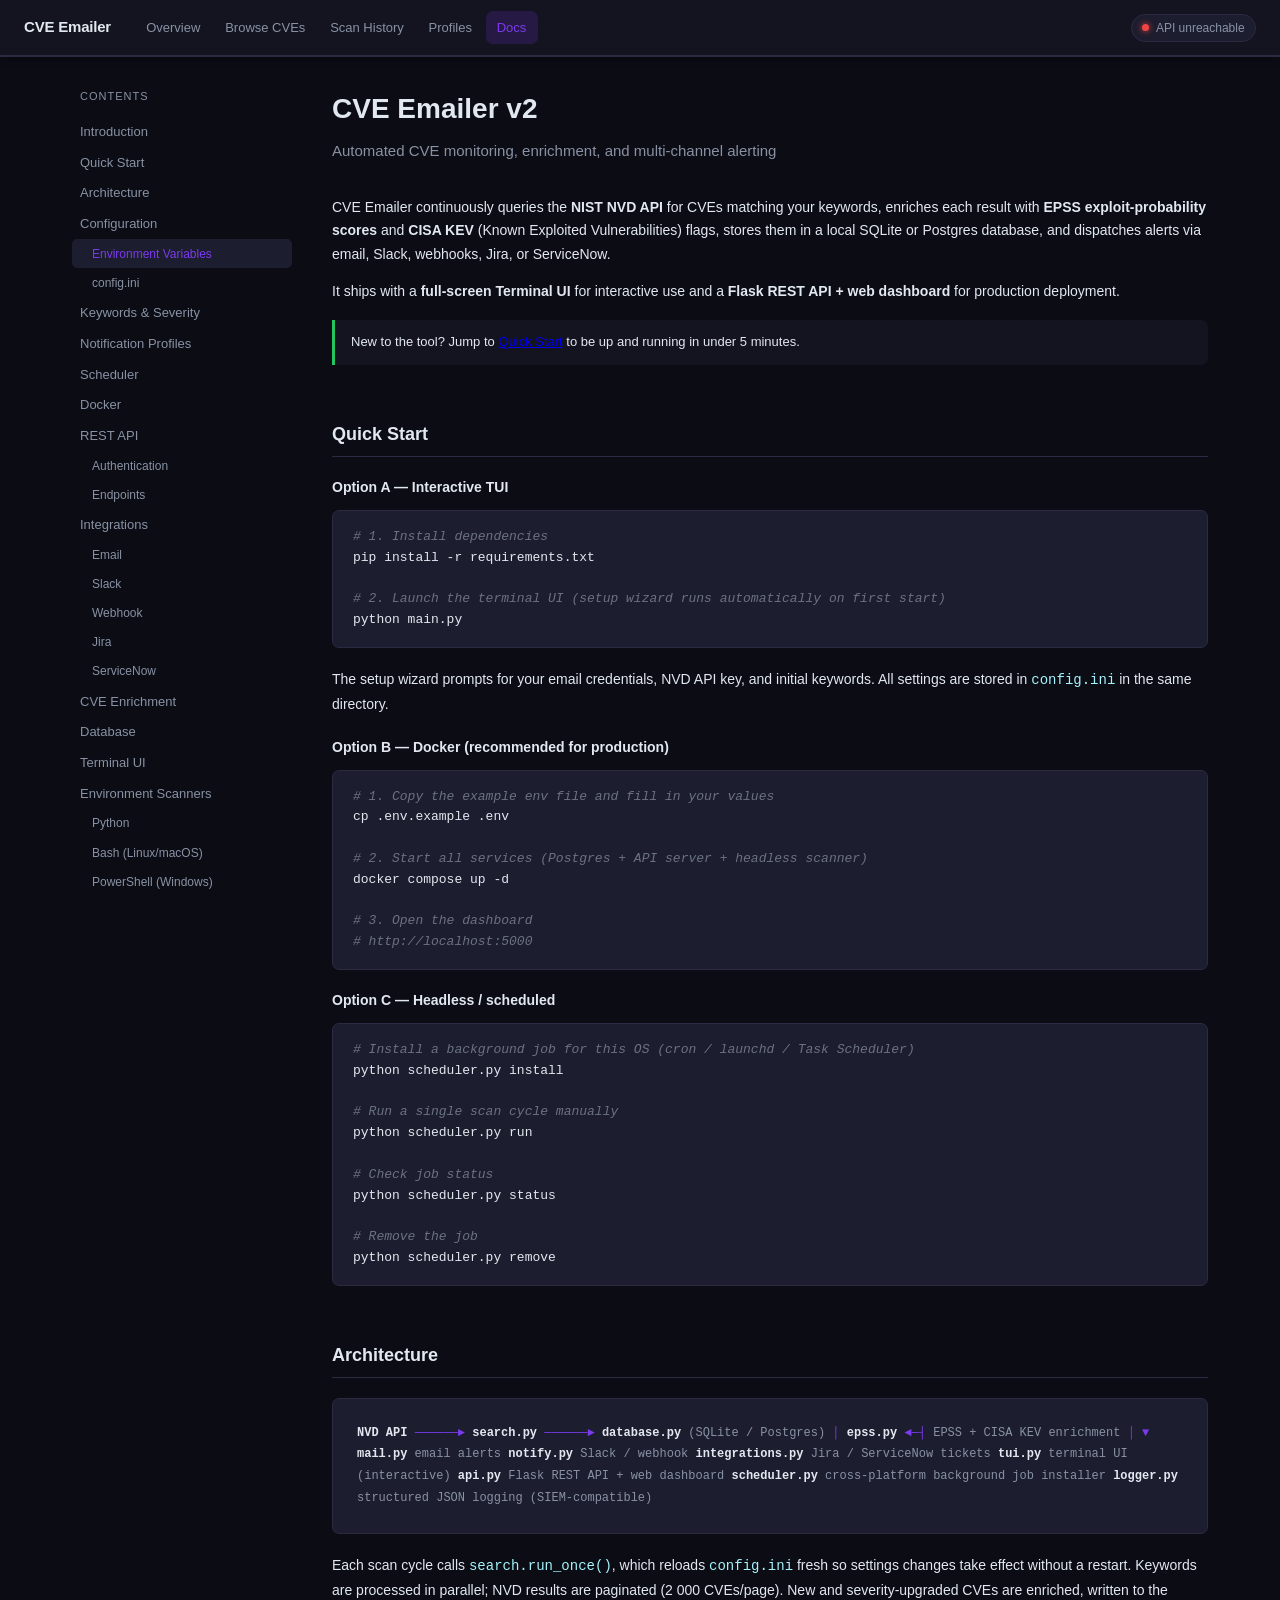
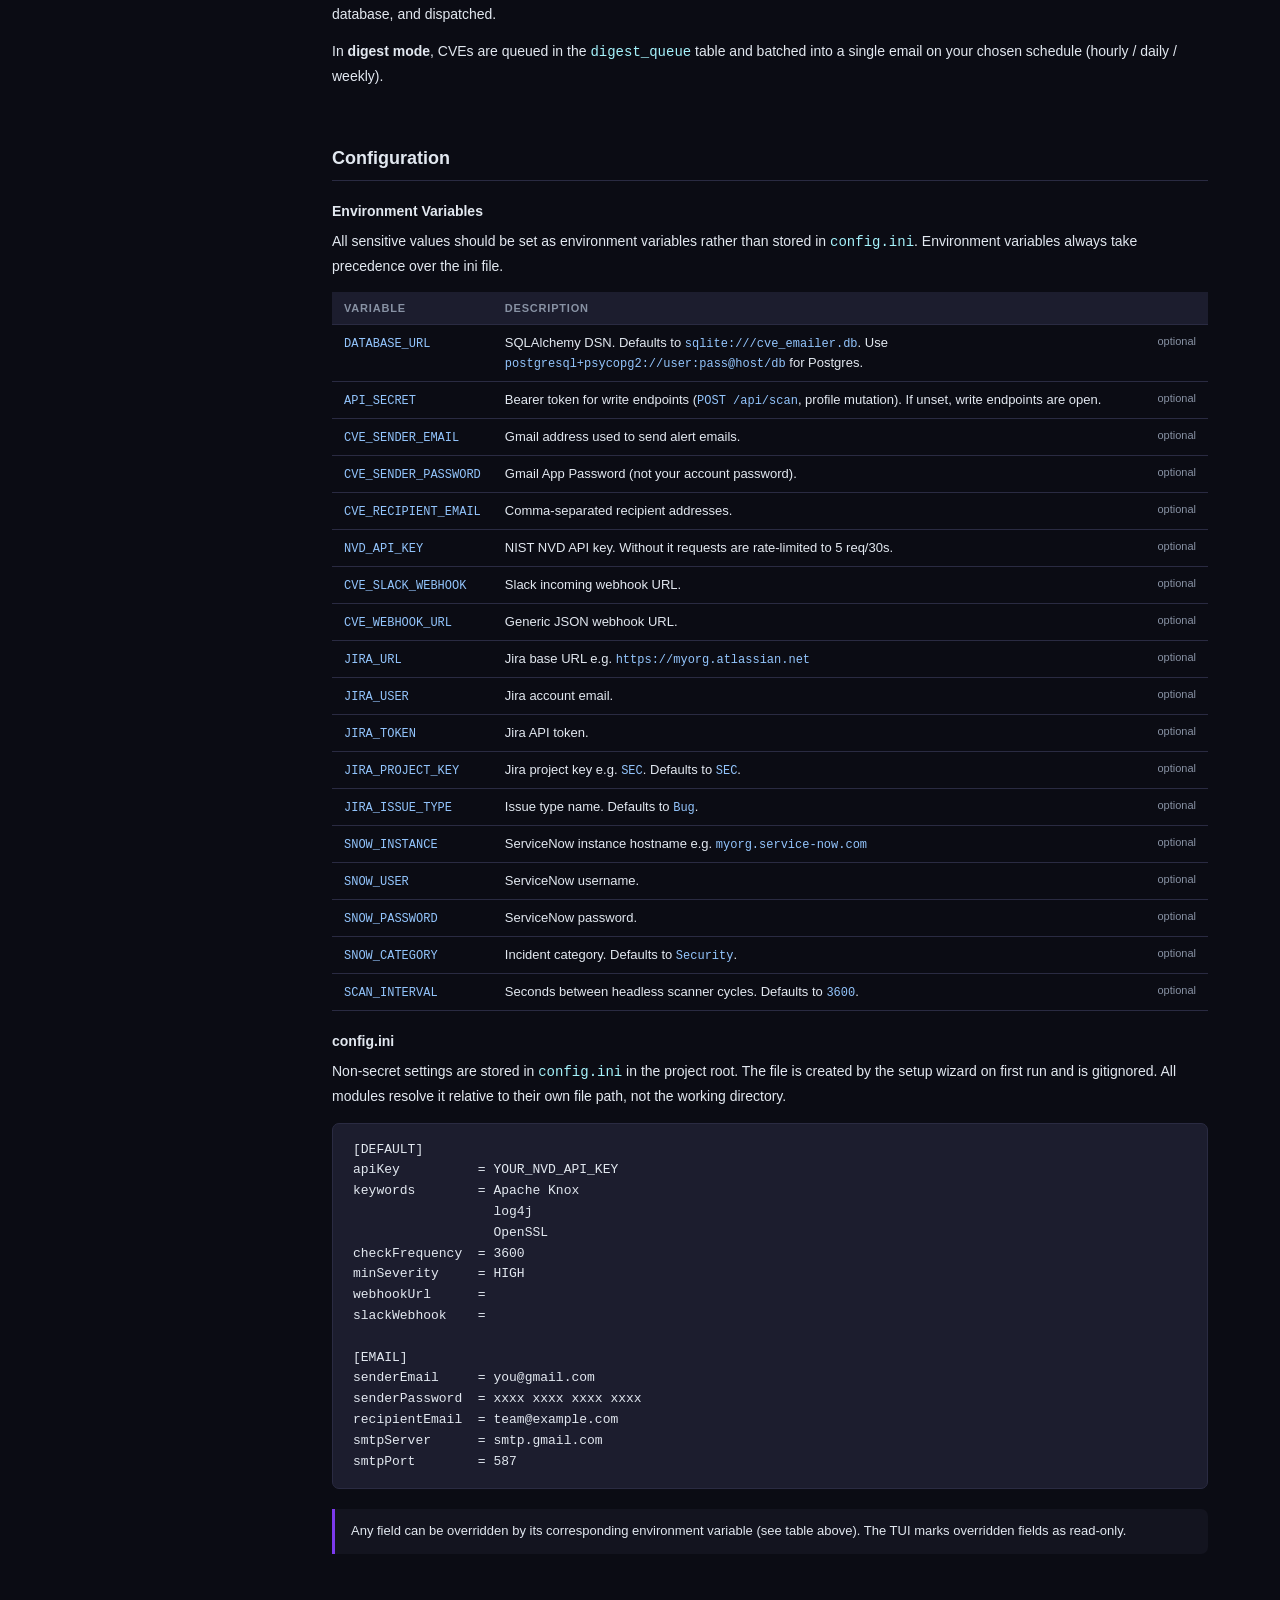
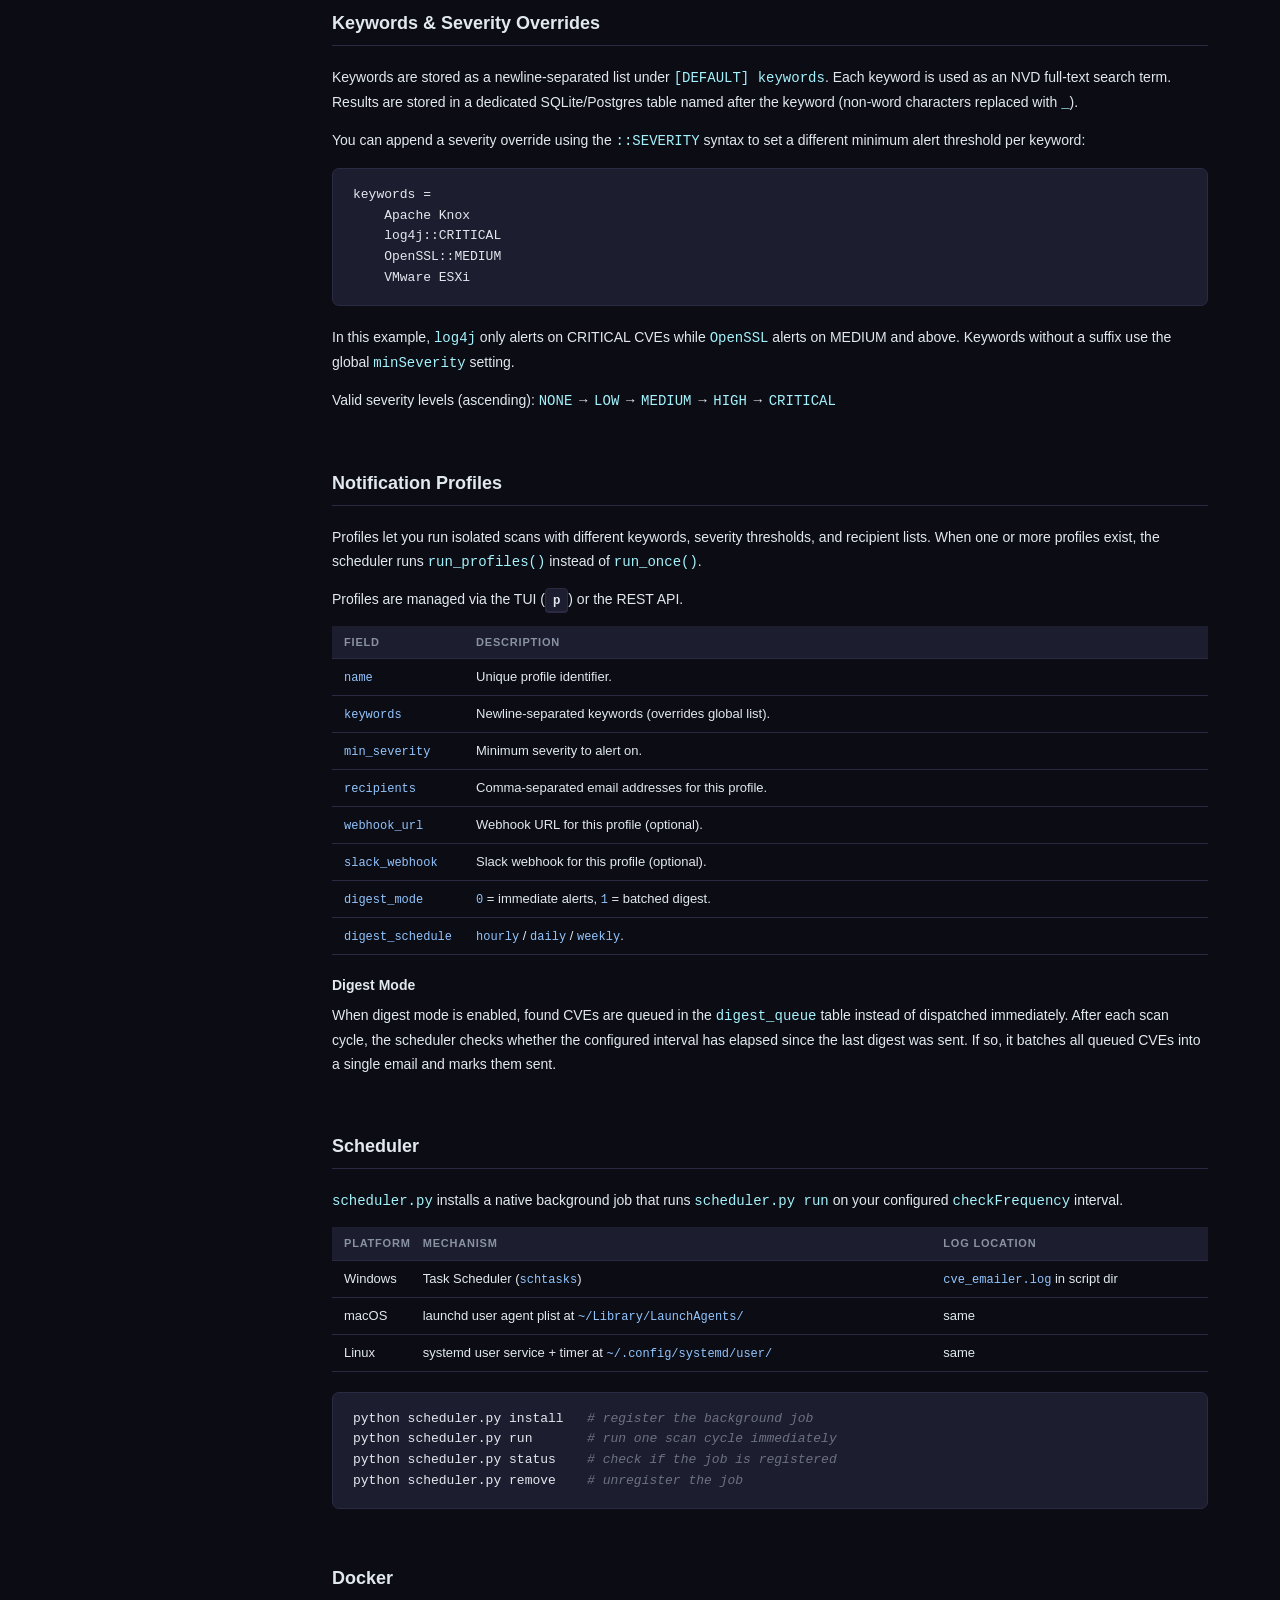
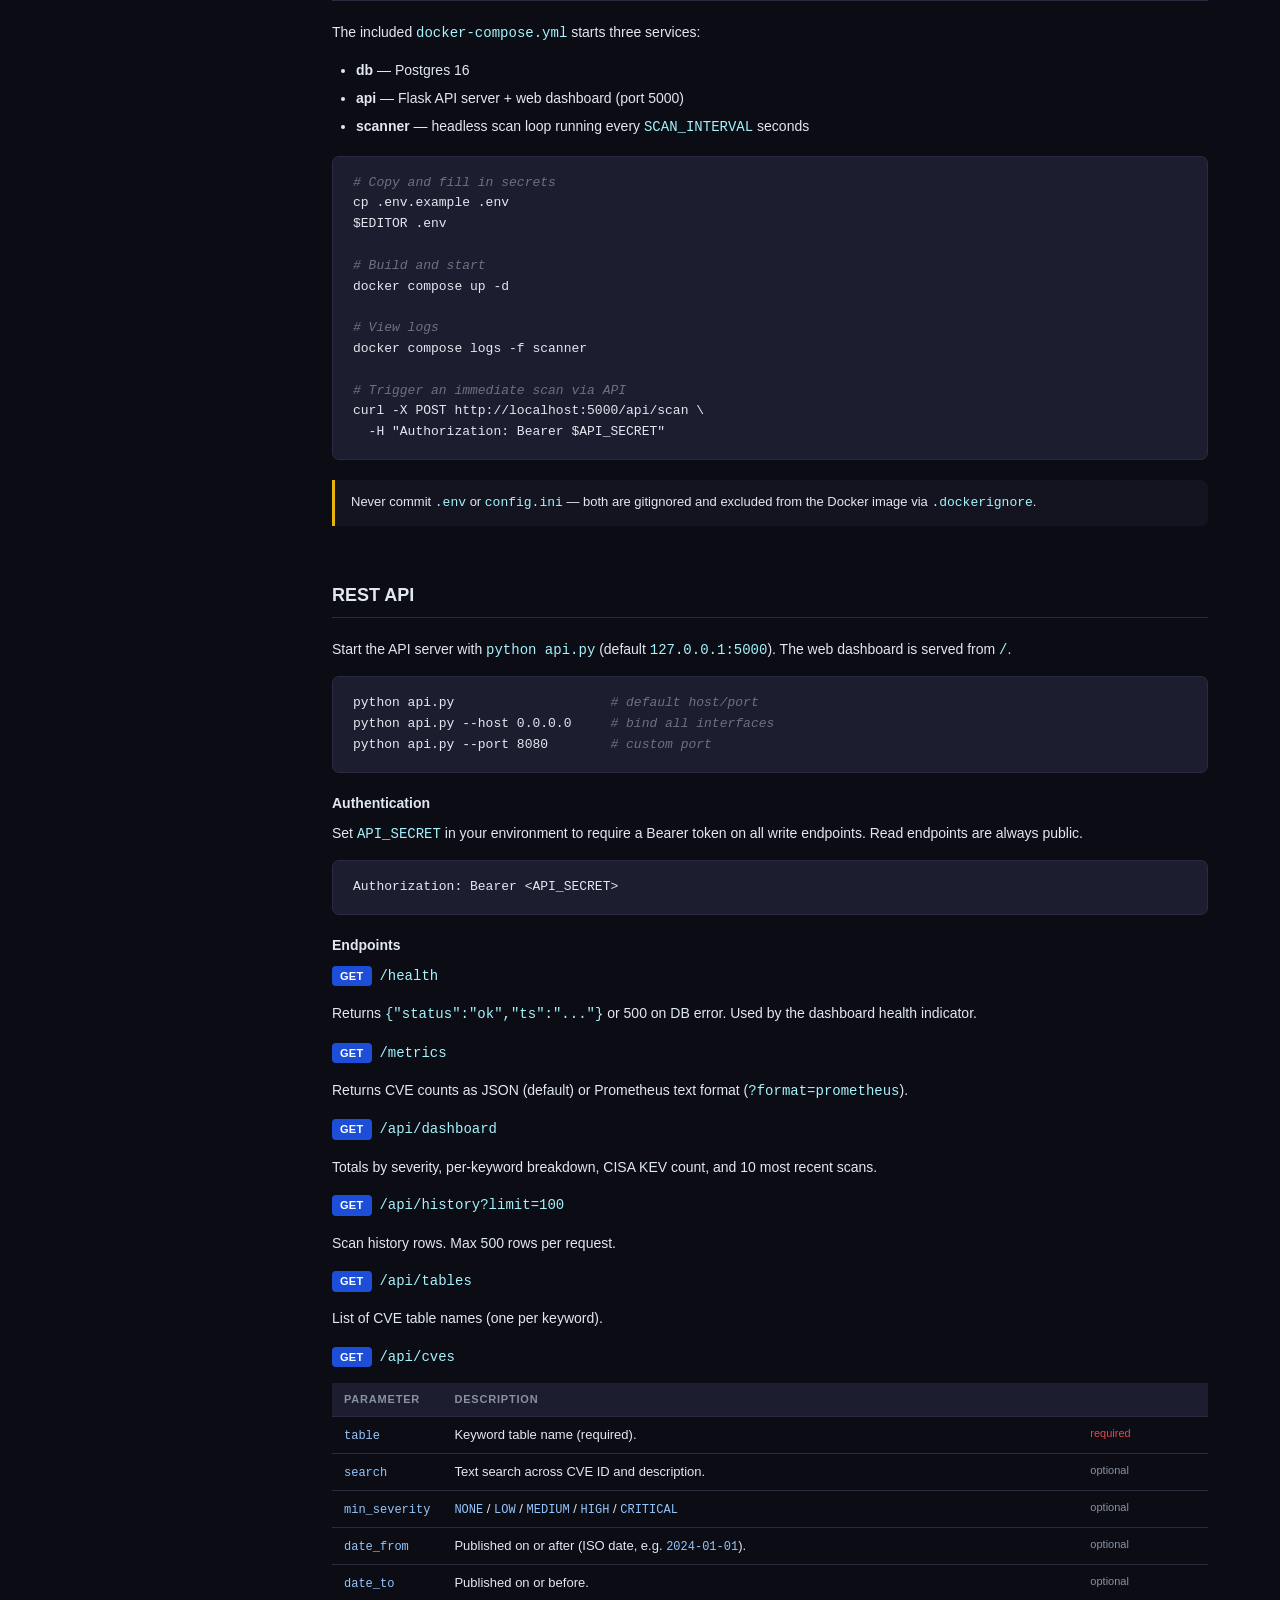
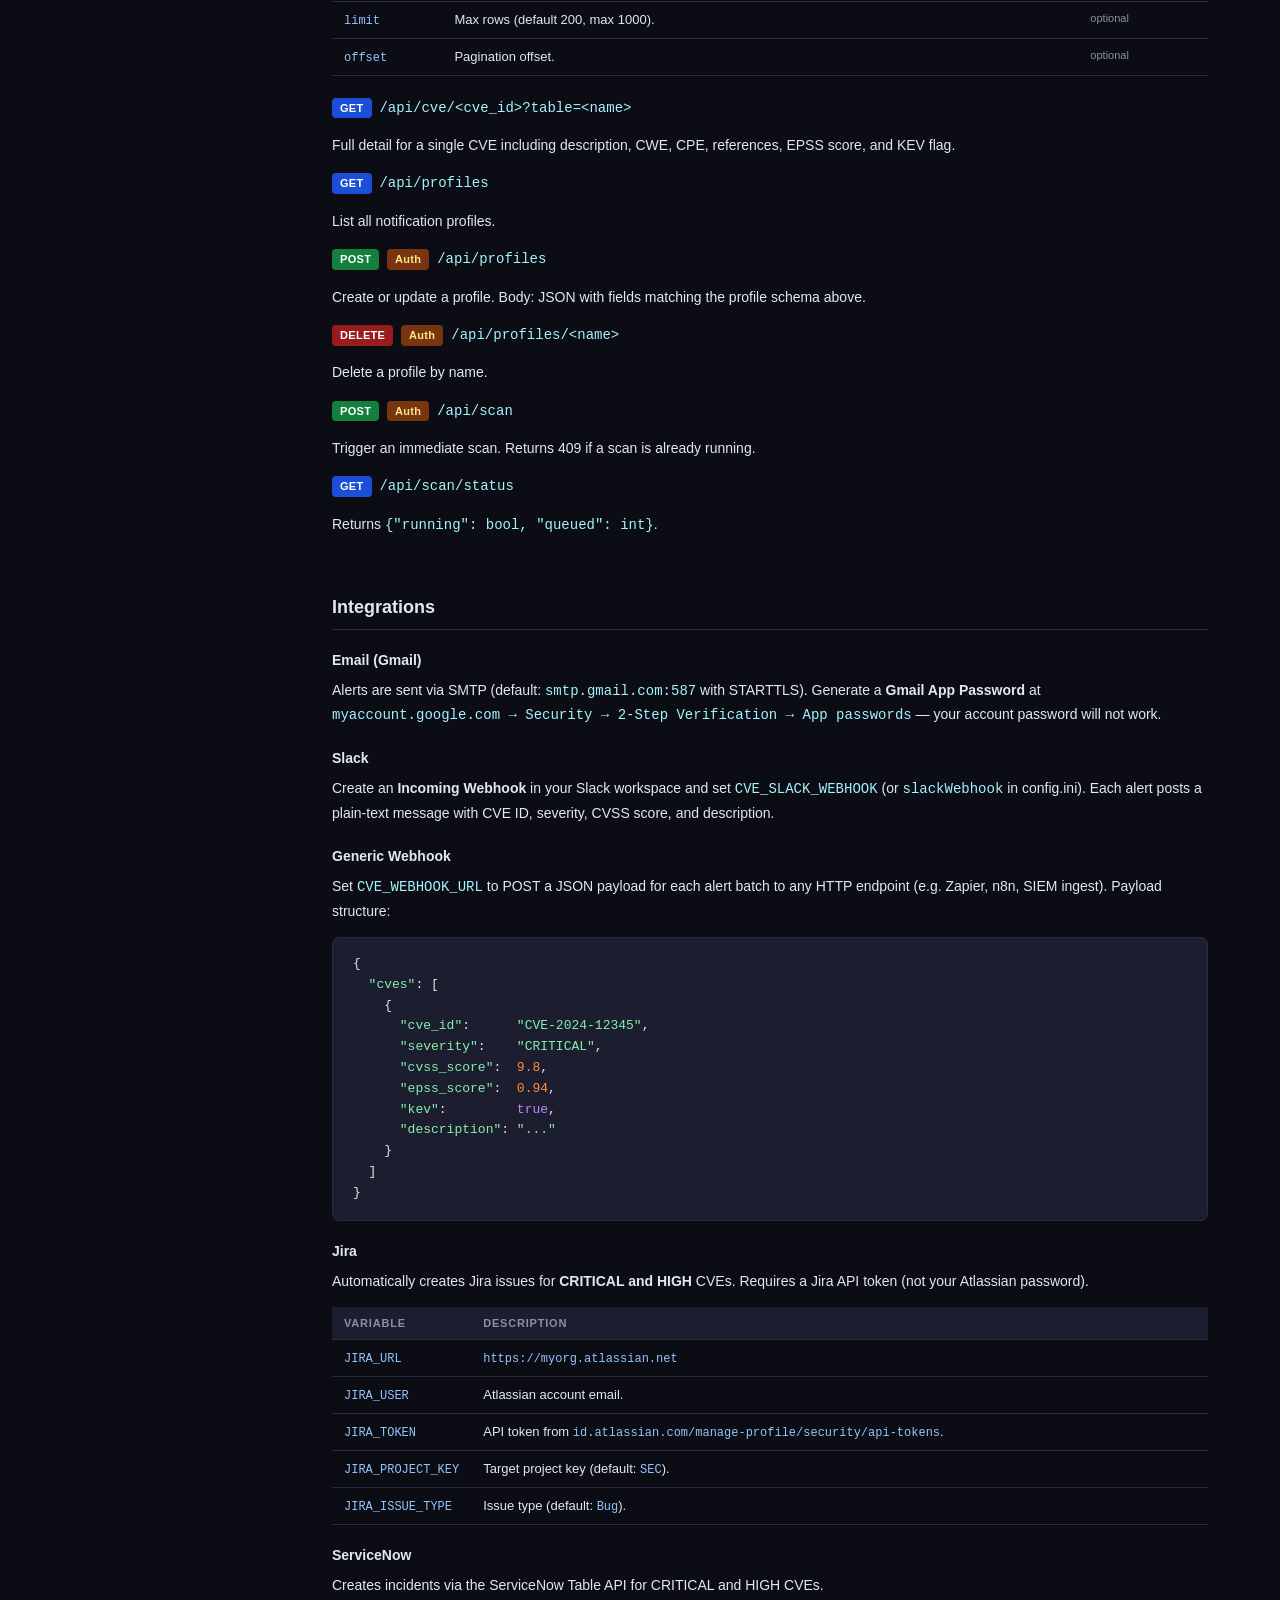
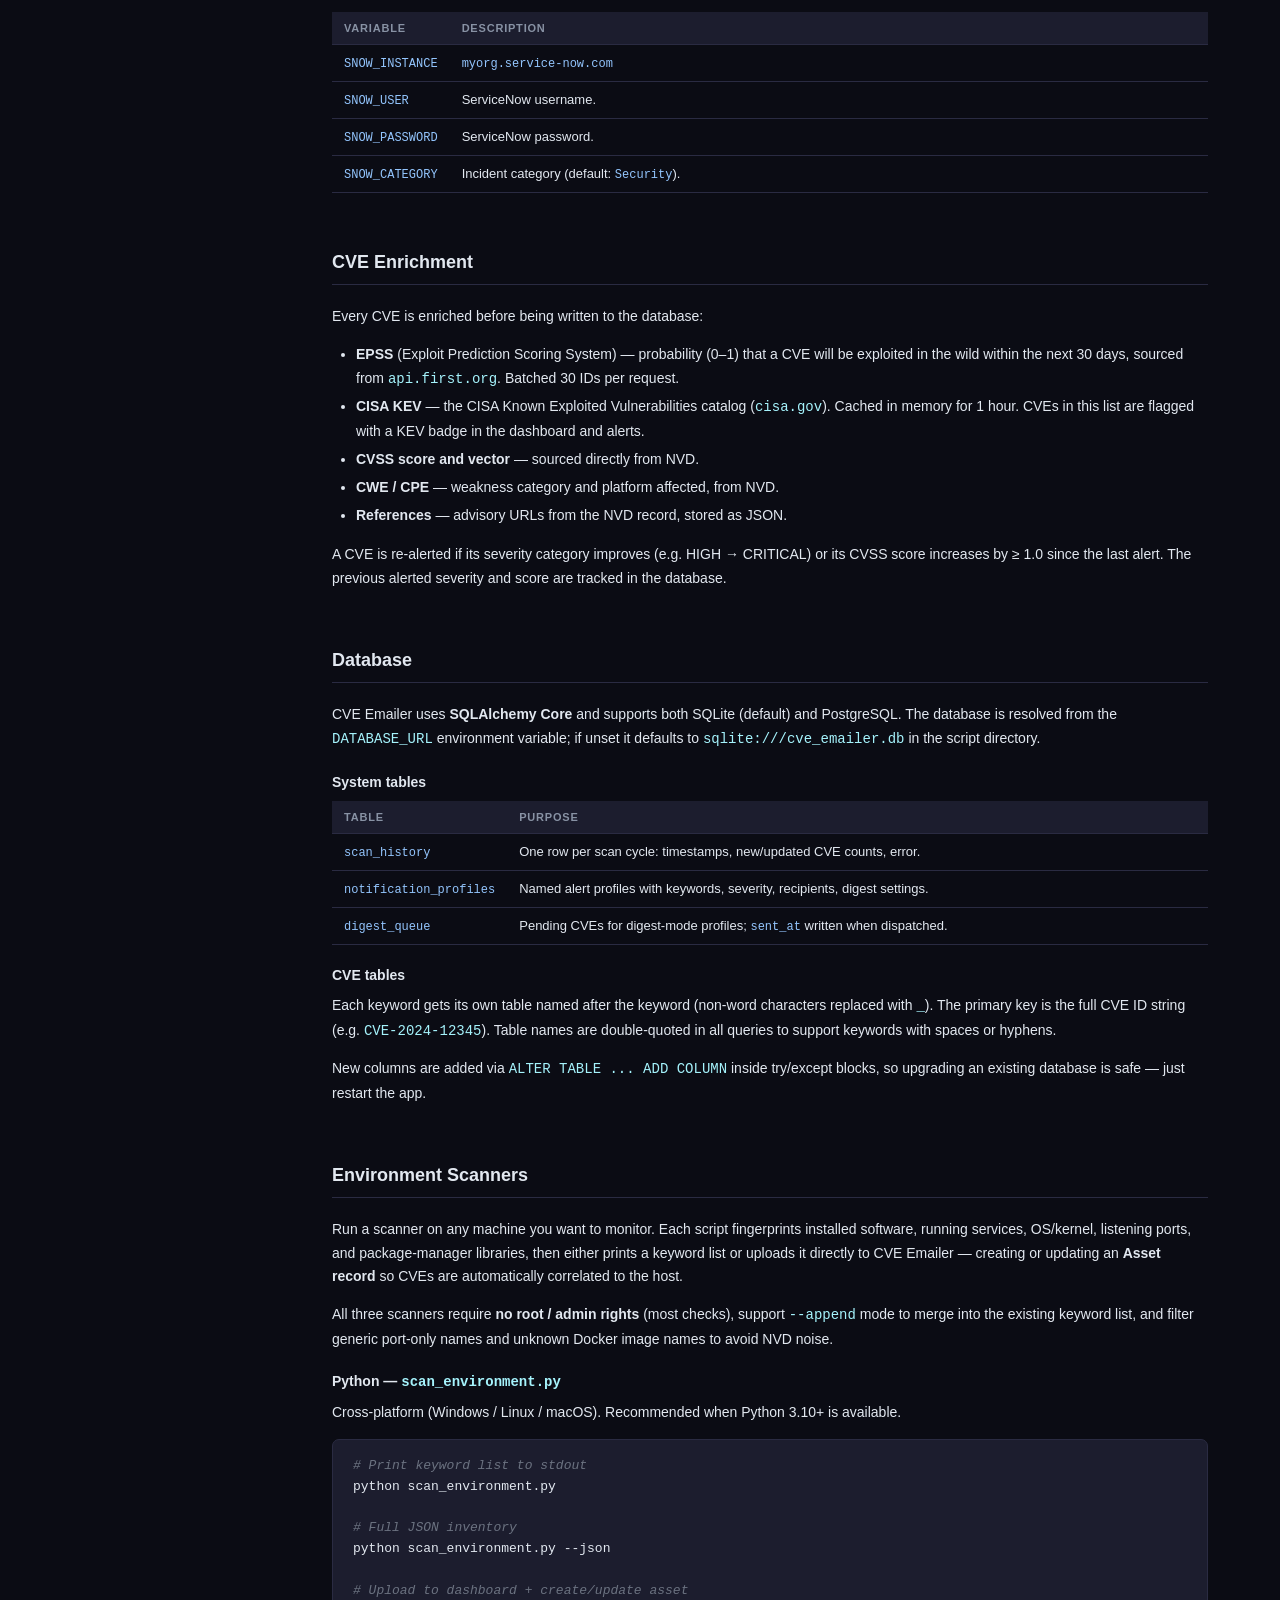
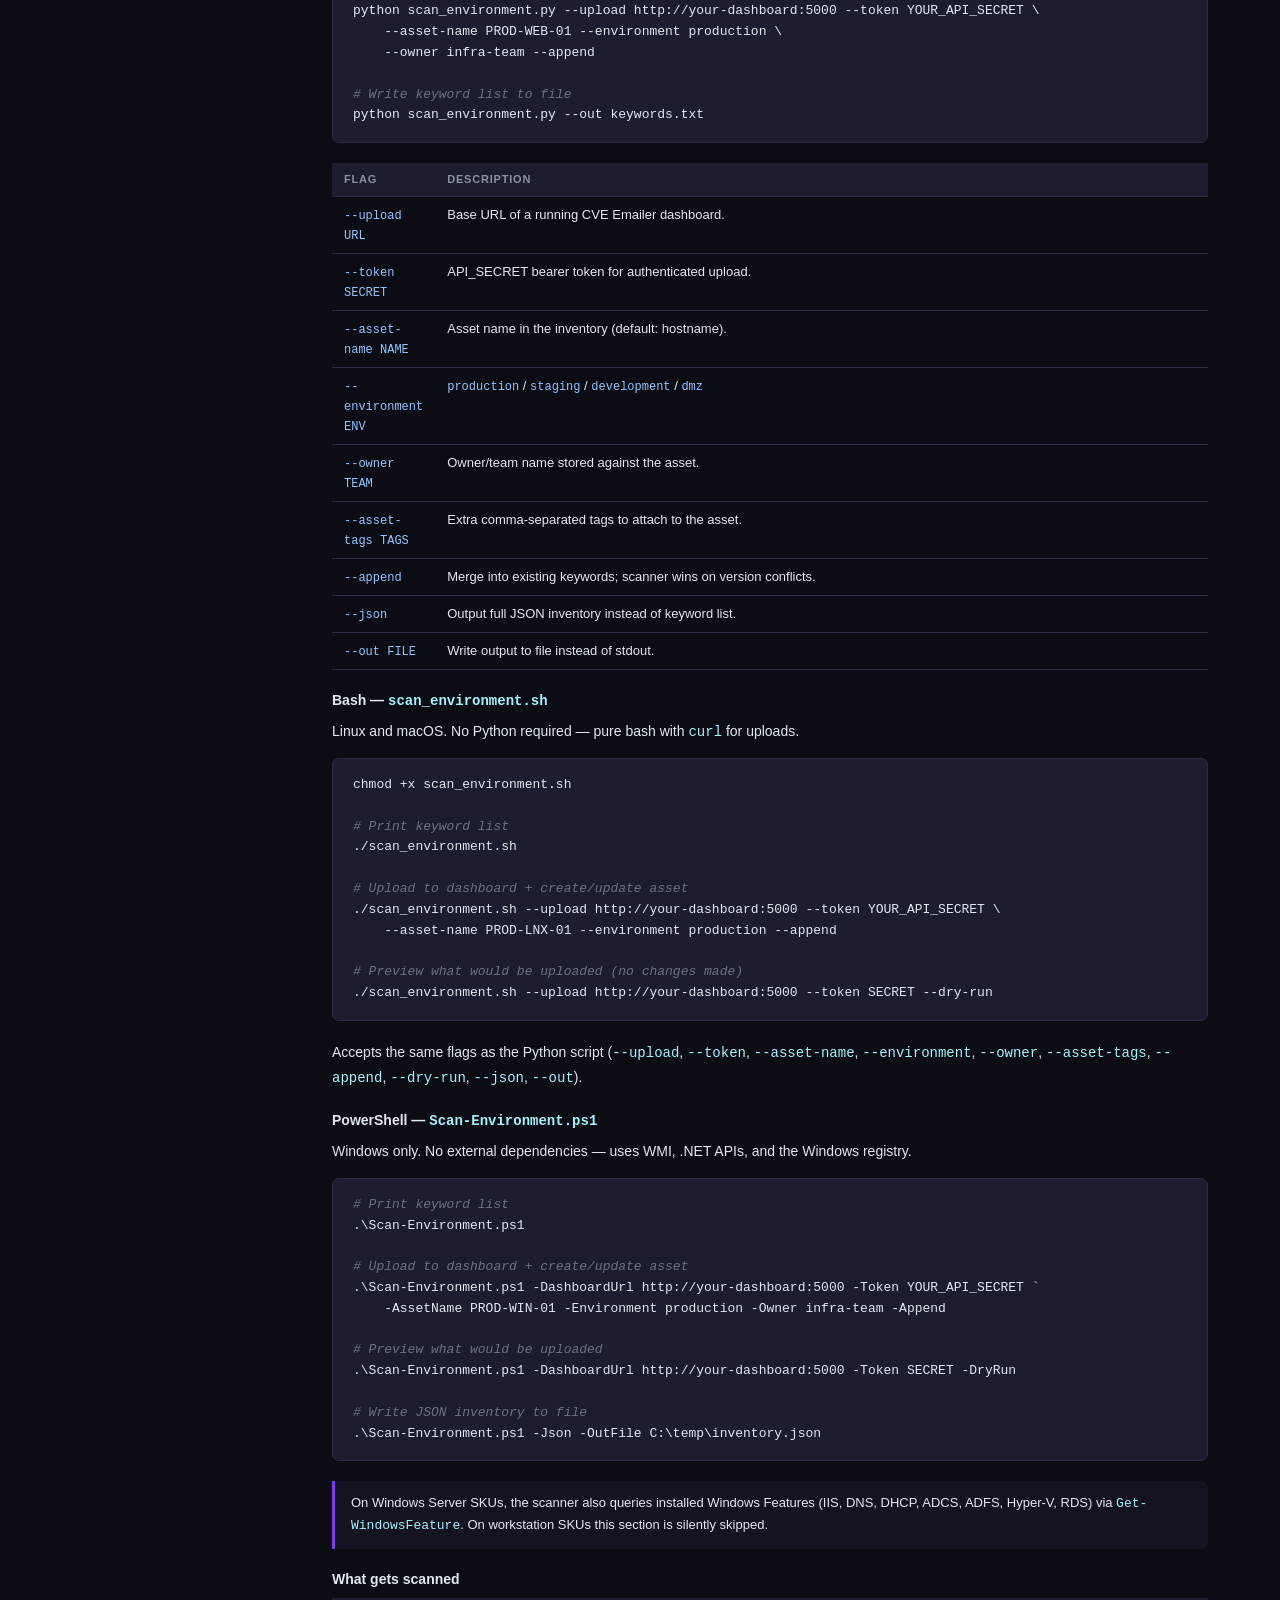
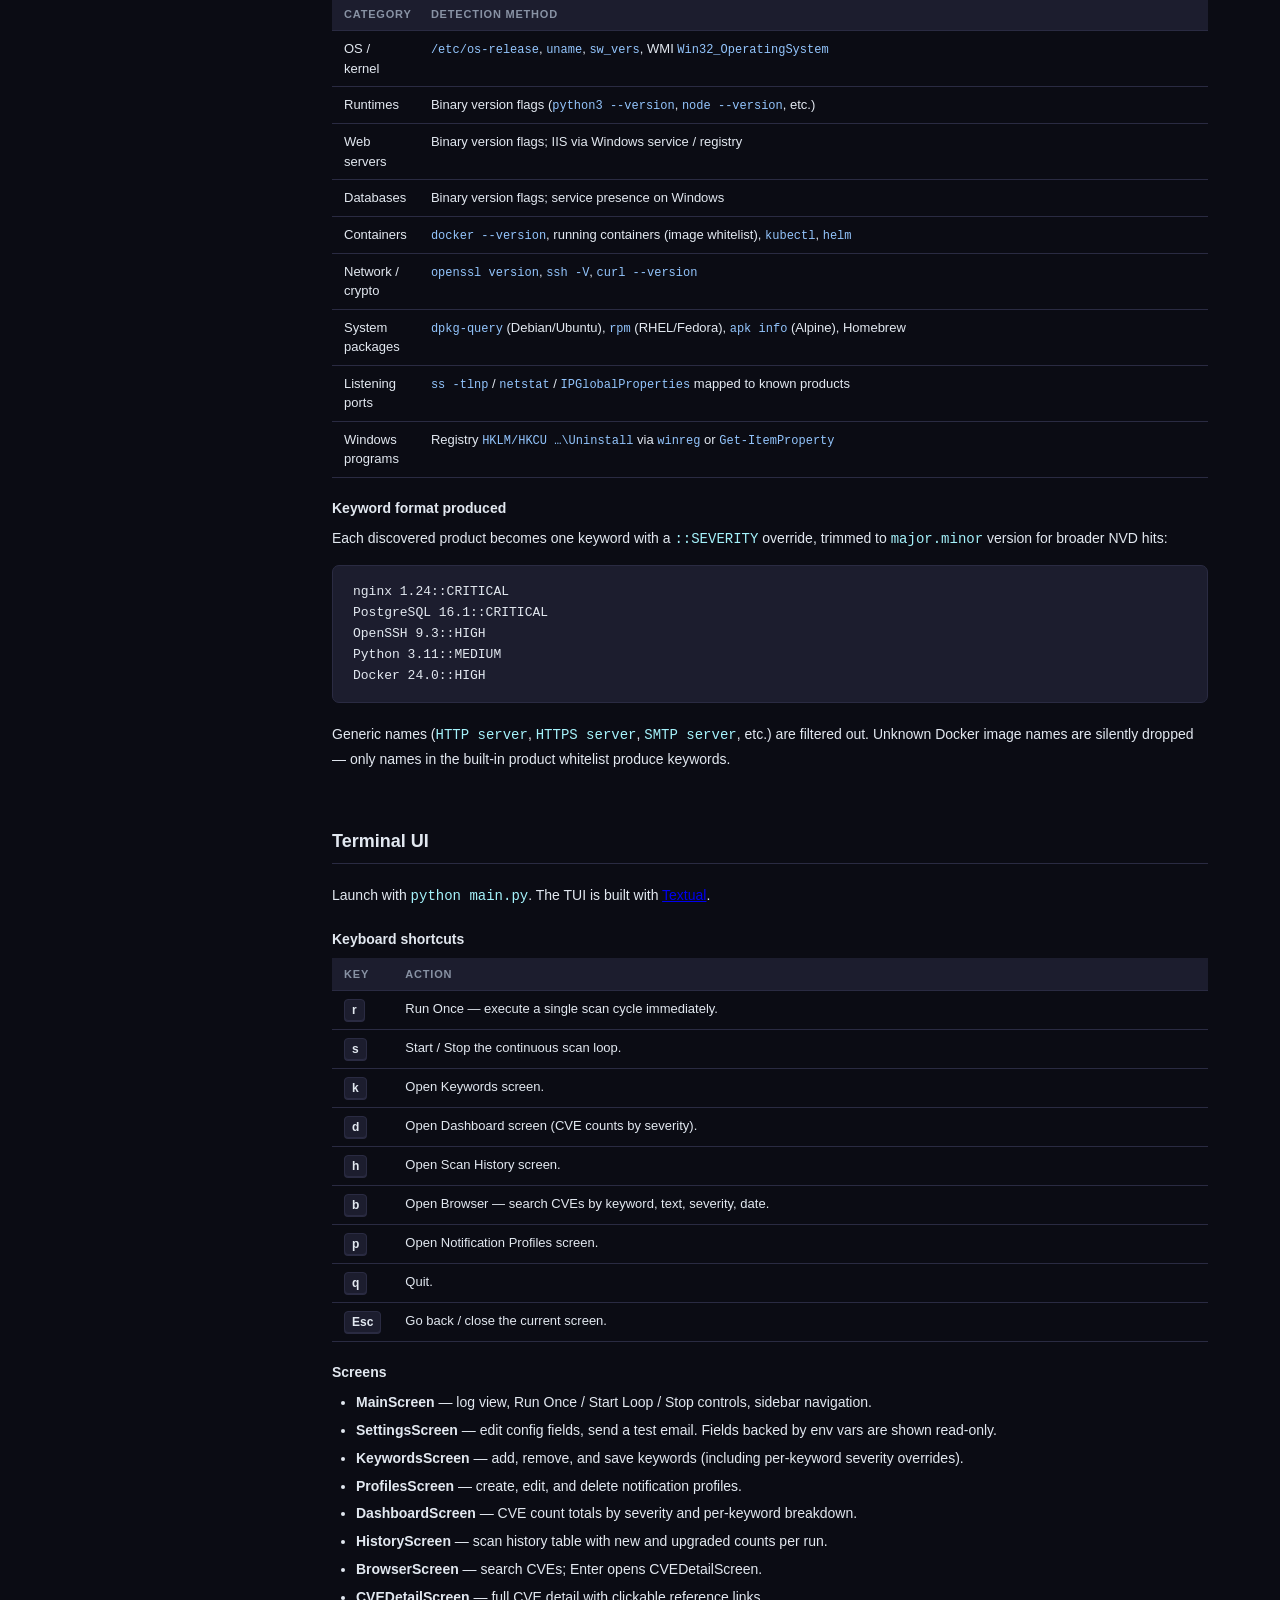
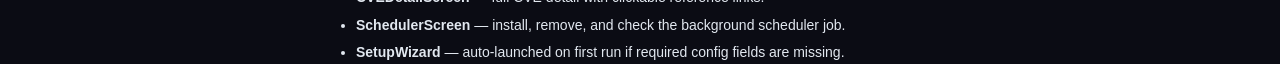
==== commit 0f385433: "Add environment scanners (Python/Bash/PS1) with asset integration - scan_environment.sh: new bash sc" ====
--- a/dashboard/docs.html
+++ b/dashboard/docs.html
@@ -227,6 +227,10 @@
       <a href="#enrichment">CVE Enrichment</a>
       <a href="#database">Database</a>
       <a href="#tui">Terminal UI</a>
+      <a href="#scanners">Environment Scanners</a>
+      <a href="#scanner-python" class="sub">Python</a>
+      <a href="#scanner-bash" class="sub">Bash (Linux/macOS)</a>
+      <a href="#scanner-ps1" class="sub">PowerShell (Windows)</a>
     </nav>
 
     <!-- ── Main content ── -->
@@ -696,6 +700,122 @@
         </p>
       </div>
 
+      <!-- ENVIRONMENT SCANNERS -->
+      <div class="docs-section" id="scanners">
+        <h2 class="docs-h2">Environment Scanners</h2>
+        <p>
+          Run a scanner on any machine you want to monitor. Each script fingerprints installed
+          software, running services, OS/kernel, listening ports, and package-manager libraries,
+          then either prints a keyword list or uploads it directly to CVE Emailer — creating or
+          updating an <strong>Asset record</strong> so CVEs are automatically correlated to the host.
+        </p>
+        <p>
+          All three scanners require <strong>no root / admin rights</strong> (most checks), support
+          <code>--append</code> mode to merge into the existing keyword list, and filter generic
+          port-only names and unknown Docker image names to avoid NVD noise.
+        </p>
+
+        <h3 class="docs-h3" id="scanner-python">Python — <code>scan_environment.py</code></h3>
+        <p>Cross-platform (Windows / Linux / macOS). Recommended when Python 3.10+ is available.</p>
+        <pre><code><span class="cm"># Print keyword list to stdout</span>
+python scan_environment.py
+
+<span class="cm"># Full JSON inventory</span>
+python scan_environment.py --json
+
+<span class="cm"># Upload to dashboard + create/update asset</span>
+python scan_environment.py --upload http://your-dashboard:5000 --token YOUR_API_SECRET \
+    --asset-name PROD-WEB-01 --environment production \
+    --owner infra-team --append
+
+<span class="cm"># Write keyword list to file</span>
+python scan_environment.py --out keywords.txt</code></pre>
+        <table class="def-table">
+          <thead><tr><th>Flag</th><th>Description</th></tr></thead>
+          <tbody>
+            <tr><td><code>--upload URL</code></td><td>Base URL of a running CVE Emailer dashboard.</td></tr>
+            <tr><td><code>--token SECRET</code></td><td>API_SECRET bearer token for authenticated upload.</td></tr>
+            <tr><td><code>--asset-name NAME</code></td><td>Asset name in the inventory (default: hostname).</td></tr>
+            <tr><td><code>--environment ENV</code></td><td><code>production</code> / <code>staging</code> / <code>development</code> / <code>dmz</code></td></tr>
+            <tr><td><code>--owner TEAM</code></td><td>Owner/team name stored against the asset.</td></tr>
+            <tr><td><code>--asset-tags TAGS</code></td><td>Extra comma-separated tags to attach to the asset.</td></tr>
+            <tr><td><code>--append</code></td><td>Merge into existing keywords; scanner wins on version conflicts.</td></tr>
+            <tr><td><code>--json</code></td><td>Output full JSON inventory instead of keyword list.</td></tr>
+            <tr><td><code>--out FILE</code></td><td>Write output to file instead of stdout.</td></tr>
+          </tbody>
+        </table>
+
+        <h3 class="docs-h3" id="scanner-bash">Bash — <code>scan_environment.sh</code></h3>
+        <p>Linux and macOS. No Python required — pure bash with <code>curl</code> for uploads.</p>
+        <pre><code>chmod +x scan_environment.sh
+
+<span class="cm"># Print keyword list</span>
+./scan_environment.sh
+
+<span class="cm"># Upload to dashboard + create/update asset</span>
+./scan_environment.sh --upload http://your-dashboard:5000 --token YOUR_API_SECRET \
+    --asset-name PROD-LNX-01 --environment production --append
+
+<span class="cm"># Preview what would be uploaded (no changes made)</span>
+./scan_environment.sh --upload http://your-dashboard:5000 --token SECRET --dry-run</code></pre>
+        <p>Accepts the same flags as the Python script (<code>--upload</code>, <code>--token</code>,
+        <code>--asset-name</code>, <code>--environment</code>, <code>--owner</code>,
+        <code>--asset-tags</code>, <code>--append</code>, <code>--dry-run</code>, <code>--json</code>,
+        <code>--out</code>).</p>
+
+        <h3 class="docs-h3" id="scanner-ps1">PowerShell — <code>Scan-Environment.ps1</code></h3>
+        <p>Windows only. No external dependencies — uses WMI, .NET APIs, and the Windows registry.</p>
+        <pre><code><span class="cm"># Print keyword list</span>
+.\Scan-Environment.ps1
+
+<span class="cm"># Upload to dashboard + create/update asset</span>
+.\Scan-Environment.ps1 -DashboardUrl http://your-dashboard:5000 -Token YOUR_API_SECRET `
+    -AssetName PROD-WIN-01 -Environment production -Owner infra-team -Append
+
+<span class="cm"># Preview what would be uploaded</span>
+.\Scan-Environment.ps1 -DashboardUrl http://your-dashboard:5000 -Token SECRET -DryRun
+
+<span class="cm"># Write JSON inventory to file</span>
+.\Scan-Environment.ps1 -Json -OutFile C:\temp\inventory.json</code></pre>
+        <div class="callout note">
+          On Windows Server SKUs, the scanner also queries installed Windows Features (IIS, DNS,
+          DHCP, ADCS, ADFS, Hyper-V, RDS) via <code>Get-WindowsFeature</code>.
+          On workstation SKUs this section is silently skipped.
+        </div>
+
+        <h3 class="docs-h3">What gets scanned</h3>
+        <table class="def-table">
+          <thead><tr><th>Category</th><th>Detection method</th></tr></thead>
+          <tbody>
+            <tr><td>OS / kernel</td><td><code>/etc/os-release</code>, <code>uname</code>, <code>sw_vers</code>, WMI <code>Win32_OperatingSystem</code></td></tr>
+            <tr><td>Runtimes</td><td>Binary version flags (<code>python3 --version</code>, <code>node --version</code>, etc.)</td></tr>
+            <tr><td>Web servers</td><td>Binary version flags; IIS via Windows service / registry</td></tr>
+            <tr><td>Databases</td><td>Binary version flags; service presence on Windows</td></tr>
+            <tr><td>Containers</td><td><code>docker --version</code>, running containers (image whitelist), <code>kubectl</code>, <code>helm</code></td></tr>
+            <tr><td>Network / crypto</td><td><code>openssl version</code>, <code>ssh -V</code>, <code>curl --version</code></td></tr>
+            <tr><td>System packages</td><td><code>dpkg-query</code> (Debian/Ubuntu), <code>rpm</code> (RHEL/Fedora), <code>apk info</code> (Alpine), Homebrew</td></tr>
+            <tr><td>Listening ports</td><td><code>ss -tlnp</code> / <code>netstat</code> / <code>IPGlobalProperties</code> mapped to known products</td></tr>
+            <tr><td>Windows programs</td><td>Registry <code>HKLM/HKCU …\Uninstall</code> via <code>winreg</code> or <code>Get-ItemProperty</code></td></tr>
+          </tbody>
+        </table>
+
+        <h3 class="docs-h3">Keyword format produced</h3>
+        <p>
+          Each discovered product becomes one keyword with a <code>::SEVERITY</code> override,
+          trimmed to <code>major.minor</code> version for broader NVD hits:
+        </p>
+        <pre><code>nginx 1.24::CRITICAL
+PostgreSQL 16.1::CRITICAL
+OpenSSH 9.3::HIGH
+Python 3.11::MEDIUM
+Docker 24.0::HIGH</code></pre>
+        <p>
+          Generic names (<code>HTTP server</code>, <code>HTTPS server</code>, <code>SMTP server</code>,
+          etc.) are filtered out. Unknown Docker image names are silently dropped — only names in the
+          built-in product whitelist produce keywords.
+        </p>
+      </div>
+
       <!-- TUI -->
       <div class="docs-section" id="tui">
         <h2 class="docs-h2">Terminal UI</h2>
--- a/dashboard/style.css
+++ b/dashboard/style.css
@@ -1,122 +1,310 @@
-/* CVE Emailer Dashboard — Dark theme */
-
+/* CVE Emailer Dashboard — Redesigned */
+
+/* ── Design tokens ────────────────────────────────────────────────────────── */
 :root {
-  --bg:        #0f0f17;
-  --surface:   #1a1a2e;
-  --surface2:  #16213e;
-  --border:    #2d2d4e;
-  --accent:    #7c3aed;
-  --accent2:   #6d28d9;
-  --text:      #e2e8f0;
-  --muted:     #94a3b8;
-  --critical:  #dc2626;
-  --high:      #ea580c;
-  --medium:    #d97706;
-  --low:       #65a30d;
-  --kev:       #9333ea;
-  --success:   #16a34a;
-  --radius:    8px;
-  --radius-lg: 12px;
+  --bg:          #0b0c14;
+  --surface:     #13141f;
+  --surface2:    #1c1d2e;
+  --surface3:    #24253a;
+  --border:      #2a2b42;
+  --border-soft: #1f2035;
+  --accent:      #7c3aed;
+  --accent2:     #6025c4;
+  --accent-glow: rgba(124,58,237,.18);
+  --text:        #e2e8f0;
+  --muted:       #8892a4;
+  --subtle:      #5c6475;
+  --critical:    #ef4444;
+  --high:        #f97316;
+  --medium:      #eab308;
+  --low:         #84cc16;
+  --kev:         #a855f7;
+  --success:     #22c55e;
+  --info:        #3b82f6;
+  --radius:      7px;
+  --radius-lg:   12px;
+  --radius-xl:   16px;
+  --sidebar-w:   220px;
+  --nav-h:       56px;
+  --shadow:      0 4px 24px rgba(0,0,0,.4);
+  --shadow-sm:   0 2px 8px rgba(0,0,0,.3);
 }
 
 *, *::before, *::after { box-sizing: border-box; margin: 0; padding: 0; }
+html { scroll-behavior: smooth; }
 
 body {
   background: var(--bg);
   color: var(--text);
-  font-family: -apple-system, BlinkMacSystemFont, "Segoe UI", Roboto, sans-serif;
+  font-family: -apple-system, BlinkMacSystemFont, "Segoe UI", Roboto, "Inter", sans-serif;
   font-size: 14px;
   line-height: 1.5;
   min-height: 100vh;
-}
-
-/* ── Nav ──────────────────────────────────────────────────────────────────── */
-
+  display: flex;
+  flex-direction: column;
+}
+
+/* ── Top nav bar ──────────────────────────────────────────────────────────── */
 .nav {
-  display: flex;
-  align-items: center;
-  gap: 2rem;
-  padding: 0 2rem;
-  height: 56px;
+  height: var(--nav-h);
   background: var(--surface);
   border-bottom: 1px solid var(--border);
   position: sticky;
   top: 0;
-  z-index: 100;
+  z-index: 200;
+  display: flex;
+  align-items: center;
+  padding: 0 1.5rem;
+  gap: 1.5rem;
+  box-shadow: 0 1px 0 var(--border), var(--shadow-sm);
 }
 
 .nav-brand {
-  font-size: 16px;
+  display: flex;
+  align-items: center;
+  gap: .6rem;
+  font-size: 15px;
   font-weight: 700;
-  color: var(--accent);
-  letter-spacing: .5px;
+  color: var(--text);
+  letter-spacing: -.2px;
   white-space: nowrap;
-}
-
-.nav-links { display: flex; gap: .25rem; }
+  flex-shrink: 0;
+}
+.nav-brand-icon {
+  width: 28px; height: 28px;
+  background: var(--accent);
+  border-radius: 8px;
+  display: flex; align-items: center; justify-content: center;
+  font-size: 15px;
+  flex-shrink: 0;
+}
+.nav-brand-sub {
+  font-size: 10px;
+  font-weight: 400;
+  color: var(--muted);
+  display: block;
+  line-height: 1;
+  margin-top: 1px;
+}
+
+/* The top nav only shows primary sections now — sidebar handles the rest */
+.nav-links {
+  display: flex;
+  gap: .15rem;
+  flex: 1;
+  overflow: hidden;
+}
 
 .nav-link {
-  padding: .4rem .75rem;
-  border-radius: 6px;
+  padding: .4rem .7rem;
+  border-radius: var(--radius);
   color: var(--muted);
   text-decoration: none;
   font-size: 13px;
+  white-space: nowrap;
   transition: color .15s, background .15s;
-}
-.nav-link:hover, .nav-link.active {
-  color: var(--text);
-  background: var(--surface2);
-}
-.nav-link.active { color: var(--accent); }
+  flex-shrink: 0;
+}
+.nav-link:hover  { color: var(--text); background: var(--surface2); }
+.nav-link.active { color: var(--accent); background: var(--accent-glow); }
+
+.nav-right {
+  margin-left: auto;
+  display: flex;
+  align-items: center;
+  gap: .75rem;
+  flex-shrink: 0;
+}
 
 .nav-status {
-  margin-left: auto;
   display: flex;
   align-items: center;
   gap: .4rem;
   font-size: 12px;
   color: var(--muted);
+  background: var(--surface2);
+  border: 1px solid var(--border);
+  border-radius: 20px;
+  padding: .25rem .65rem;
 }
 
 .health-dot {
-  width: 8px; height: 8px;
+  width: 7px; height: 7px;
   border-radius: 50%;
-  background: var(--muted);
-  transition: background .3s;
-}
-.health-dot.ok  { background: var(--success); }
-.health-dot.err { background: var(--critical); }
-
-/* ── Layout ───────────────────────────────────────────────────────────────── */
-
-.section { display: none; padding: 2rem 0; }
+  background: var(--subtle);
+  transition: background .4s;
+  flex-shrink: 0;
+}
+.health-dot.ok  { background: var(--success); box-shadow: 0 0 6px var(--success); }
+.health-dot.err { background: var(--critical); box-shadow: 0 0 6px var(--critical); }
+
+.btn-icon {
+  background: var(--surface2);
+  border: 1px solid var(--border);
+  border-radius: var(--radius);
+  color: var(--muted);
+  cursor: pointer;
+  font-size: 14px;
+  padding: .3rem .55rem;
+  line-height: 1;
+  transition: color .15s, background .15s;
+}
+.btn-icon:hover { color: var(--text); background: var(--surface3); }
+
+/* Keep legacy class name */
+.btn-theme { @extend .btn-icon; }
+
+/* ── App shell: sidebar + main ────────────────────────────────────────────── */
+.app-shell {
+  display: flex;
+  flex: 1;
+  min-height: 0;
+}
+
+/* ── Sidebar ──────────────────────────────────────────────────────────────── */
+.sidebar {
+  width: var(--sidebar-w);
+  flex-shrink: 0;
+  background: var(--surface);
+  border-right: 1px solid var(--border);
+  display: flex;
+  flex-direction: column;
+  padding: 1rem 0;
+  position: sticky;
+  top: var(--nav-h);
+  height: calc(100vh - var(--nav-h));
+  overflow-y: auto;
+  overflow-x: hidden;
+}
+
+.sidebar-group {
+  margin-bottom: .25rem;
+}
+
+.sidebar-group-label {
+  font-size: 10px;
+  font-weight: 700;
+  letter-spacing: .1em;
+  text-transform: uppercase;
+  color: var(--subtle);
+  padding: .5rem 1rem .3rem;
+}
+
+.sidebar-link {
+  display: flex;
+  align-items: center;
+  gap: .55rem;
+  padding: .45rem 1rem;
+  font-size: 13px;
+  color: var(--muted);
+  text-decoration: none;
+  border-radius: 0;
+  cursor: pointer;
+  transition: color .15s, background .15s;
+  border: none;
+  background: none;
+  width: 100%;
+  text-align: left;
+}
+.sidebar-link:hover  { color: var(--text); background: var(--surface2); }
+.sidebar-link.active {
+  color: var(--accent);
+  background: var(--accent-glow);
+  border-right: 2px solid var(--accent);
+}
+.sidebar-icon {
+  width: 16px;
+  text-align: center;
+  flex-shrink: 0;
+  font-size: 14px;
+  opacity: .7;
+}
+.sidebar-link.active .sidebar-icon { opacity: 1; }
+
+.sidebar-badge {
+  margin-left: auto;
+  background: var(--critical);
+  color: #fff;
+  border-radius: 10px;
+  padding: 0 6px;
+  font-size: 10px;
+  font-weight: 700;
+  min-width: 18px;
+  text-align: center;
+}
+.sidebar-badge.info { background: var(--accent); }
+
+/* ── Main content area ────────────────────────────────────────────────────── */
+.main-content {
+  flex: 1;
+  min-width: 0;
+  overflow-y: auto;
+}
+
+/* ── Sections ─────────────────────────────────────────────────────────────── */
+.section { display: none; padding: 2rem; }
 .section.active { display: block; }
-.container { max-width: 1400px; margin: 0 auto; padding: 0 2rem; }
-.page-title { font-size: 22px; font-weight: 700; margin-bottom: 1.5rem; }
+
+.container { max-width: 1300px; margin: 0 auto; }
+
+/* ── Page header ──────────────────────────────────────────────────────────── */
+.page-header {
+  display: flex;
+  align-items: flex-start;
+  justify-content: space-between;
+  margin-bottom: 1.75rem;
+  flex-wrap: wrap;
+  gap: .75rem;
+}
+
+.page-title {
+  font-size: 20px;
+  font-weight: 700;
+  letter-spacing: -.3px;
+  margin-bottom: 0;
+}
+.page-subtitle {
+  font-size: 13px;
+  color: var(--muted);
+  margin-top: .2rem;
+}
+
+/* Legacy compat */
+.page-title-row { @extend .page-header; margin-bottom: 1.75rem; }
+.page-title-row .page-title { margin-bottom: 0; }
+
+.page-actions {
+  display: flex;
+  align-items: center;
+  gap: .6rem;
+  flex-wrap: wrap;
+}
 
 /* ── Stat cards ───────────────────────────────────────────────────────────── */
-
 .stat-grid {
   display: grid;
-  grid-template-columns: repeat(auto-fit, minmax(140px, 1fr));
+  grid-template-columns: repeat(auto-fit, minmax(150px, 1fr));
   gap: 1rem;
-  margin-bottom: 2rem;
+  margin-bottom: 1.75rem;
 }
 
 .stat-card {
   background: var(--surface);
   border: 1px solid var(--border);
-  border-radius: var(--radius-lg);
+  border-radius: var(--radius-xl);
   padding: 1.25rem 1.5rem;
   position: relative;
   overflow: hidden;
-}
+  transition: border-color .2s;
+}
+.stat-card:hover { border-color: var(--border-soft); }
 .stat-card::before {
   content: "";
   position: absolute;
   top: 0; left: 0; right: 0;
   height: 3px;
   background: var(--accent);
+  border-radius: var(--radius-xl) var(--radius-xl) 0 0;
 }
 .stat-card.critical::before { background: var(--critical); }
 .stat-card.high::before     { background: var(--high); }
@@ -124,9 +312,21 @@
 .stat-card.low::before      { background: var(--low); }
 .stat-card.kev::before      { background: var(--kev); }
 
-.stat-label { font-size: 11px; text-transform: uppercase; letter-spacing: 1px; color: var(--muted); margin-bottom: .5rem; }
-.stat-value { font-size: 32px; font-weight: 700; font-variant-numeric: tabular-nums; }
-.stat-sub   { font-size: 11px; color: var(--muted); margin-top: .25rem; }
+.stat-label {
+  font-size: 11px;
+  text-transform: uppercase;
+  letter-spacing: .08em;
+  color: var(--muted);
+  margin-bottom: .45rem;
+}
+.stat-value {
+  font-size: 30px;
+  font-weight: 700;
+  font-variant-numeric: tabular-nums;
+  letter-spacing: -.5px;
+  line-height: 1;
+}
+.stat-sub { font-size: 11px; color: var(--muted); margin-top: .35rem; }
 
 .stat-card.critical .stat-value { color: var(--critical); }
 .stat-card.high     .stat-value { color: var(--high); }
@@ -135,13 +335,17 @@
 .stat-card.kev      .stat-value { color: var(--kev); }
 
 /* ── Panels ───────────────────────────────────────────────────────────────── */
-
-.panel-row { display: flex; gap: 1.5rem; align-items: flex-start; }
+.panel-row {
+  display: flex;
+  gap: 1.25rem;
+  align-items: flex-start;
+  margin-bottom: 1.25rem;
+}
 
 .panel {
   background: var(--surface);
   border: 1px solid var(--border);
-  border-radius: var(--radius-lg);
+  border-radius: var(--radius-xl);
   padding: 1.25rem;
   flex: 1;
 }
@@ -149,13 +353,23 @@
 .panel-header {
   display: flex;
   align-items: center;
-  justify-content: space-between;
+  gap: .6rem;
   margin-bottom: 1rem;
 }
-.panel-header h2 { font-size: 14px; font-weight: 600; }
+.panel-header h2 {
+  font-size: 13px;
+  font-weight: 600;
+  letter-spacing: .01em;
+  color: var(--text);
+}
+.panel-hint {
+  font-size: 11px;
+  color: var(--subtle);
+  margin-left: auto;
+  margin-right: .5rem;
+}
 
 /* ── Tables ───────────────────────────────────────────────────────────────── */
-
 .table-wrap {
   overflow-x: auto;
   border-radius: var(--radius);
@@ -172,166 +386,1243 @@
 th {
   padding: .6rem 1rem;
   text-align: left;
-  font-size: 11px;
+  font-size: 10px;
   text-transform: uppercase;
-  letter-spacing: .8px;
-  color: var(--muted);
+  letter-spacing: .09em;
+  color: var(--subtle);
   white-space: nowrap;
+  font-weight: 600;
 }
 th.num { text-align: right; }
 
-td { padding: .55rem 1rem; border-top: 1px solid var(--border); vertical-align: top; }
+td {
+  padding: .55rem 1rem;
+  border-top: 1px solid var(--border-soft);
+  vertical-align: middle;
+}
 td.num { text-align: right; font-variant-numeric: tabular-nums; }
 
 tbody tr { cursor: default; transition: background .1s; }
-tbody tr:hover { background: var(--surface2); }
+tbody tr:hover { background: rgba(255,255,255,.025); }
 tbody tr.clickable { cursor: pointer; }
-
-/* Severity badges */
+tbody tr.clickable:hover { background: var(--surface2); }
+
+/* ── Severity badges ──────────────────────────────────────────────────────── */
 .badge {
   display: inline-block;
-  padding: 2px 8px;
-  border-radius: 4px;
-  font-size: 11px;
-  font-weight: 600;
-  letter-spacing: .5px;
+  padding: 2px 7px;
+  border-radius: 5px;
+  font-size: 11px;
+  font-weight: 700;
+  letter-spacing: .04em;
   color: #fff;
+  line-height: 1.4;
 }
 .badge-CRITICAL { background: var(--critical); }
 .badge-HIGH     { background: var(--high); }
-.badge-MEDIUM   { background: var(--medium); }
+.badge-MEDIUM   { background: var(--medium); color: #111; }
 .badge-LOW      { background: var(--low); color: #111; }
-.badge-NONE, .badge-UNKNOWN { background: #374151; }
-.badge-kev { background: var(--kev); }
-
-/* Colored numbers in keyword table */
-.critical-col { color: var(--critical); }
-.high-col     { color: var(--high); }
-.medium-col   { color: var(--medium); }
-.low-col      { color: var(--low); }
-
-/* ── Scan list ────────────────────────────────────────────────────────────── */
-
-.scan-list { list-style: none; }
-.scan-list li {
-  padding: .5rem 0;
-  border-bottom: 1px solid var(--border);
+.badge-NONE, .badge-UNKNOWN { background: var(--surface3); color: var(--muted); }
+.badge-kev { background: var(--kev); letter-spacing: 0; }
+
+/* Colored numbers */
+.critical-col { color: var(--critical); font-weight: 600; }
+.high-col     { color: var(--high); font-weight: 600; }
+.medium-col   { color: var(--medium); font-weight: 600; }
+.low-col      { color: var(--low); font-weight: 600; }
+
+/* ── Buttons ──────────────────────────────────────────────────────────────── */
+.btn-primary {
+  background: var(--accent);
+  color: #fff;
+  border: none;
+  border-radius: var(--radius);
+  padding: .45rem 1rem;
+  font-size: 13px;
+  font-weight: 600;
+  cursor: pointer;
+  transition: background .15s, transform .1s;
+  white-space: nowrap;
+}
+.btn-primary:hover  { background: var(--accent2); }
+.btn-primary:active { transform: scale(.98); }
+
+.btn-sm {
+  background: var(--surface2);
+  color: var(--text);
+  border: 1px solid var(--border);
+  border-radius: var(--radius);
+  padding: .35rem .75rem;
   font-size: 12px;
-  color: var(--muted);
-}
-.scan-list li:last-child { border-bottom: none; }
-.scan-list .scan-time { color: var(--text); font-weight: 500; }
-.scan-list .scan-new  { color: var(--success); }
-.scan-list .scan-upd  { color: var(--medium); }
-.scan-list .scan-err  { color: var(--critical); }
-
-/* ── Filter bar ───────────────────────────────────────────────────────────── */
-
-.filter-bar {
-  display: flex;
-  flex-wrap: wrap;
-  gap: .5rem;
-  margin-bottom: 1rem;
-  align-items: center;
-}
-
-.input-sm, .filter-bar select, .filter-bar input {
-  background: var(--surface);
-  border: 1px solid var(--border);
-  border-radius: 6px;
+  cursor: pointer;
+  transition: background .15s;
+  white-space: nowrap;
+}
+.btn-sm:hover { background: var(--surface3); border-color: var(--muted); }
+
+.btn-danger {
+  background: transparent;
+  color: var(--critical);
+  border: 1px solid var(--critical);
+  border-radius: var(--radius);
+  padding: .45rem 1rem;
+  font-size: 13px;
+  font-weight: 600;
+  cursor: pointer;
+  transition: background .15s;
+  margin-left: auto;
+}
+.btn-danger:hover { background: var(--critical); color: #fff; }
+
+.btn-danger-sm {
+  background: transparent;
+  color: var(--critical);
+  border: 1px solid rgba(239,68,68,.4);
+  border-radius: var(--radius);
+  padding: .35rem .75rem;
+  font-size: 12px;
+  cursor: pointer;
+  transition: background .15s;
+}
+.btn-danger-sm:hover { background: rgba(239,68,68,.12); border-color: var(--critical); }
+
+/* ── Inputs ───────────────────────────────────────────────────────────────── */
+.input-sm,
+.filter-bar select,
+.filter-bar input,
+.textarea-sm {
+  background: var(--surface2);
+  border: 1px solid var(--border);
+  border-radius: var(--radius);
   color: var(--text);
   padding: .4rem .75rem;
   font-size: 13px;
   outline: none;
-  transition: border-color .15s;
-}
-.input-sm:focus, .filter-bar select:focus, .filter-bar input:focus {
+  transition: border-color .15s, box-shadow .15s;
+  font-family: inherit;
+}
+.input-sm:focus,
+.filter-bar select:focus,
+.filter-bar input:focus,
+.textarea-sm:focus {
   border-color: var(--accent);
-}
-.filter-bar select { min-width: 160px; }
+  box-shadow: 0 0 0 3px var(--accent-glow);
+}
+
+input:disabled, .textarea-sm:disabled {
+  opacity: .4;
+  cursor: not-allowed;
+}
+
+.textarea-sm { width: 100%; resize: vertical; }
+
+/* ── Filter bar ───────────────────────────────────────────────────────────── */
+.filter-bar {
+  display: flex;
+  flex-wrap: wrap;
+  gap: .5rem;
+  margin-bottom: 1rem;
+  align-items: center;
+}
+.filter-bar select { min-width: 150px; }
 .filter-bar input[type="text"],
 .filter-bar input:not([type]) { flex: 1; min-width: 200px; }
 
-.btn-primary {
-  background: var(--accent);
-  color: #fff;
-  border: none;
+/* ── Quick filter chips ───────────────────────────────────────────────────── */
+.quick-filters {
+  display: flex;
+  align-items: center;
+  gap: .4rem;
+  flex-wrap: wrap;
+  margin-bottom: .75rem;
+}
+.quick-label {
+  font-size: 11px;
+  color: var(--subtle);
+  text-transform: uppercase;
+  letter-spacing: .07em;
+}
+.qf-chip {
+  background: var(--surface2);
+  border: 1px solid var(--border);
+  border-radius: 20px;
+  color: var(--muted);
+  cursor: pointer;
+  font-size: 12px;
+  padding: .2rem .75rem;
+  transition: all .15s;
+}
+.qf-chip:hover { background: var(--accent-glow); border-color: var(--accent); color: var(--accent); }
+.qf-chip.active { background: var(--accent-glow); border-color: var(--accent); color: var(--accent); font-weight: 600; }
+
+/* ── Status bar ───────────────────────────────────────────────────────────── */
+.status-bar { font-size: 12px; color: var(--muted); margin-top: .5rem; }
+.scan-status-text { font-size: 12px; color: var(--muted); }
+.scan-status-text.running { color: var(--medium); }
+
+/* ── Section hint ─────────────────────────────────────────────────────────── */
+.section-hint {
+  color: var(--muted);
+  font-size: 13px;
+  margin-bottom: 1.25rem;
+  line-height: 1.6;
+}
+.section-hint code {
+  color: var(--text);
+  background: var(--surface2);
+  padding: 1px 5px;
+  border-radius: 4px;
+  font-size: 12px;
+}
+
+/* ── Misc helpers ─────────────────────────────────────────────────────────── */
+.muted { color: var(--muted); font-size: 13px; }
+
+/* ── Scan list ────────────────────────────────────────────────────────────── */
+.scan-list { list-style: none; }
+.scan-list li {
+  padding: .5rem 0;
+  border-bottom: 1px solid var(--border-soft);
+  font-size: 12px;
+  color: var(--muted);
+}
+.scan-list li:last-child { border-bottom: none; }
+.scan-list .scan-time { color: var(--text); font-weight: 500; }
+.scan-list .scan-new  { color: var(--success); font-weight: 600; }
+.scan-list .scan-upd  { color: var(--medium); }
+.scan-list .scan-err  { color: var(--critical); }
+
+/* ── Charts ───────────────────────────────────────────────────────────────── */
+.chart-wrap    { position: relative; height: 200px; width: 100%; }
+.chart-wrap-sm { position: relative; height: 180px; width: 100%; }
+
+/* ── Schedule / metric rows ───────────────────────────────────────────────── */
+.schedule-row {
+  display: flex;
+  gap: 2rem;
+  flex-wrap: wrap;
+  padding: .25rem 0;
+}
+.schedule-item { min-width: 130px; }
+.schedule-label {
+  font-size: 10px;
+  text-transform: uppercase;
+  letter-spacing: .09em;
+  color: var(--subtle);
+  margin-bottom: .3rem;
+}
+.schedule-value {
+  font-size: 20px;
+  font-weight: 700;
+  font-variant-numeric: tabular-nums;
+  letter-spacing: -.3px;
+}
+
+/* ── Browse footer ────────────────────────────────────────────────────────── */
+.browse-footer {
+  display: flex;
+  align-items: center;
+  justify-content: space-between;
+  margin-top: .5rem;
+  flex-wrap: wrap;
+  gap: .5rem;
+}
+.pagination { display: flex; align-items: center; gap: .5rem; }
+.page-info  { font-size: 12px; color: var(--muted); }
+
+/* ── Bulk action bar ──────────────────────────────────────────────────────── */
+.bulk-bar {
+  display: flex;
+  align-items: center;
+  gap: .6rem;
+  flex-wrap: wrap;
+  background: var(--accent-glow);
+  border: 1px solid var(--accent);
+  border-radius: var(--radius);
+  padding: .5rem 1rem;
+  margin-top: .75rem;
+}
+.bulk-count { font-size: 13px; font-weight: 600; color: var(--accent); margin-right: .25rem; }
+
+/* ── Detail overlay ───────────────────────────────────────────────────────── */
+.detail-overlay {
+  position: fixed;
+  inset: 0;
+  background: rgba(0,0,0,.65);
+  z-index: 300;
+  display: flex;
+  align-items: center;
+  justify-content: center;
+  padding: 1.5rem;
+  backdrop-filter: blur(4px);
+}
+.detail-overlay.hidden { display: none; }
+
+.detail-panel {
+  background: var(--surface);
+  border: 1px solid var(--border);
+  border-radius: var(--radius-xl);
+  padding: 0;
+  max-width: 800px;
+  width: 100%;
+  max-height: 88vh;
+  overflow-y: auto;
+  position: relative;
+  box-shadow: var(--shadow);
+  display: flex;
+  flex-direction: column;
+}
+
+/* Detail panel header bar */
+.detail-panel-header {
+  position: sticky;
+  top: 0;
+  background: var(--surface);
+  border-bottom: 1px solid var(--border);
+  padding: 1.1rem 1.5rem;
+  z-index: 10;
+  display: flex;
+  align-items: center;
+  gap: .75rem;
+  border-radius: var(--radius-xl) var(--radius-xl) 0 0;
+}
+.detail-panel-header h2 {
+  font-size: 15px;
+  font-weight: 700;
+  flex: 1;
+  min-width: 0;
+  word-break: break-all;
+}
+
+.detail-panel-body { padding: 1.5rem; flex: 1; }
+
+.detail-close {
+  background: var(--surface2);
+  border: 1px solid var(--border);
+  border-radius: var(--radius);
+  color: var(--muted);
+  font-size: 16px;
+  cursor: pointer;
+  padding: .25rem .5rem;
+  line-height: 1;
+  transition: color .15s;
+  flex-shrink: 0;
+}
+.detail-close:hover { color: var(--text); background: var(--surface3); }
+
+/* Detail content blocks */
+#detail-content .dl {
+  display: grid;
+  grid-template-columns: 130px 1fr;
+  gap: .4rem 1rem;
+  margin-bottom: 1rem;
+}
+#detail-content dt { color: var(--muted); font-size: 12px; padding-top: 2px; }
+#detail-content dd { word-break: break-word; }
+#detail-content .desc {
+  background: var(--surface2);
+  border: 1px solid var(--border);
+  border-radius: var(--radius);
+  padding: .75rem 1rem;
+  font-size: 13px;
+  line-height: 1.65;
+  margin: .5rem 0 1rem;
+}
+#detail-content .refs a {
+  color: var(--info);
+  text-decoration: none;
+  display: block;
+  font-size: 12px;
+  margin-bottom: .2rem;
+  word-break: break-all;
+}
+#detail-content .refs a:hover { text-decoration: underline; }
+
+/* Detail actions toolbar */
+.detail-actions {
+  display: flex;
+  align-items: center;
+  gap: .5rem;
+  flex-wrap: wrap;
+  padding: .75rem 0;
+  border-top: 1px solid var(--border);
+  margin-top: .75rem;
+}
+
+/* ── Detail section blocks ────────────────────────────────────────────────── */
+.detail-block {
+  background: var(--surface2);
+  border: 1px solid var(--border);
+  border-radius: var(--radius);
+  margin-top: .75rem;
+  overflow: hidden;
+}
+.detail-block-header {
+  display: flex;
+  align-items: center;
+  gap: .5rem;
+  padding: .6rem .9rem;
+  border-bottom: 1px solid var(--border);
+  background: var(--surface3);
+  cursor: default;
+}
+.detail-block-icon {
+  font-size: 13px;
+  flex-shrink: 0;
+}
+.detail-block-title {
+  font-size: 11px;
+  font-weight: 700;
+  letter-spacing: .07em;
+  text-transform: uppercase;
+  color: var(--muted);
+  flex: 1;
+}
+.detail-block-body { padding: .75rem .9rem; }
+
+/* Legacy compat for detail-section-title */
+.detail-section-title {
+  font-size: 11px;
+  font-weight: 700;
+  letter-spacing: .07em;
+  text-transform: uppercase;
+  color: var(--muted);
+  margin-bottom: .4rem;
+  border-bottom: 1px solid var(--border);
+  padding-bottom: .25rem;
+}
+
+/* ── Triage row in detail panel ──────────────────────────────────────────── */
+.triage-row {
+  display: flex;
+  gap: .75rem;
+  align-items: flex-end;
+  flex-wrap: wrap;
+  padding: .75rem 0;
+  border-top: 1px solid var(--border);
+}
+
+/* ── CVSS vector breakdown ────────────────────────────────────────────────── */
+.cvss-breakdown {
+  border-top: 1px solid var(--border);
+  padding-top: .75rem;
+}
+.cvss-grid {
+  display: flex;
+  flex-wrap: wrap;
+  gap: .4rem;
+}
+.cvss-component {
+  background: var(--surface3);
+  border: 1px solid var(--border);
   border-radius: 6px;
-  padding: .4rem 1rem;
+  padding: .35rem .6rem;
+  min-width: 85px;
+}
+.cvss-key {
+  font-size: 10px;
+  text-transform: uppercase;
+  letter-spacing: .05em;
+  color: var(--subtle);
+  margin-bottom: .15rem;
+}
+.cvss-val { font-size: 12px; font-weight: 600; }
+.cvss-N { color: var(--success); }
+.cvss-L { color: var(--low); }
+.cvss-H { color: var(--critical); }
+.cvss-P { color: var(--muted); }
+.cvss-A { color: var(--medium); }
+.cvss-C { color: var(--critical); }
+.cvss-U { color: var(--muted); }
+.cvss-R { color: var(--medium); }
+
+/* ── Form components ──────────────────────────────────────────────────────── */
+.form-group { margin-bottom: 1rem; }
+.form-label {
+  display: block;
+  font-size: 11px;
+  color: var(--muted);
+  margin-bottom: .35rem;
+  text-transform: uppercase;
+  letter-spacing: .06em;
+  font-weight: 600;
+}
+.form-hint { font-size: 11px; color: var(--subtle); text-transform: none; letter-spacing: 0; font-weight: 400; }
+.form-actions { display: flex; align-items: center; gap: .75rem; margin-top: 1.25rem; flex-wrap: wrap; }
+.form-msg { font-size: 12px; color: var(--muted); transition: color .2s; }
+.form-msg.ok  { color: var(--success); }
+.form-msg.err { color: var(--critical); }
+.form-body { padding: .25rem 0; }
+
+/* ── Split layout ─────────────────────────────────────────────────────────── */
+.split-layout { display: flex; gap: 1.25rem; align-items: flex-start; }
+.split-main   { flex: 2; min-width: 0; }
+.split-side   { flex: 1; min-width: 290px; display: none; }
+.split-side.visible { display: block; }
+
+/* ── Settings ─────────────────────────────────────────────────────────────── */
+.settings-group {
+  background: var(--surface);
+  border: 1px solid var(--border);
+  border-radius: var(--radius-xl);
+  padding: 1.25rem 1.5rem;
+  margin-bottom: 1.25rem;
+}
+.settings-group-title {
   font-size: 13px;
-  font-weight: 600;
-  cursor: pointer;
-  transition: background .15s;
-}
-.btn-primary:hover { background: var(--accent2); }
-
-.btn-sm {
+  font-weight: 700;
+  color: var(--text);
+  margin-bottom: 1rem;
+  padding-bottom: .5rem;
+  border-bottom: 1px solid var(--border);
+}
+.settings-grid {
+  display: grid;
+  grid-template-columns: repeat(auto-fill, minmax(250px, 1fr));
+  gap: .75rem 1.5rem;
+}
+.locked-badge {
+  display: inline-block;
+  padding: 0 5px;
+  border-radius: 3px;
+  font-size: 10px;
+  font-weight: 700;
+  letter-spacing: .05em;
+  background: var(--surface3);
+  color: var(--subtle);
+  border: 1px solid var(--border);
+  vertical-align: middle;
+}
+
+/* ── Test notification row ────────────────────────────────────────────────── */
+.test-row { display: flex; align-items: center; gap: .75rem; flex-wrap: wrap; }
+
+/* ── Saved search chips ───────────────────────────────────────────────────── */
+.saved-searches-list { display: flex; flex-wrap: wrap; gap: .5rem; min-height: 24px; }
+.search-chip {
+  display: inline-flex;
+  align-items: center;
+  gap: .35rem;
   background: var(--surface2);
-  color: var(--text);
-  border: 1px solid var(--border);
-  border-radius: 6px;
-  padding: .35rem .75rem;
+  border: 1px solid var(--border);
+  border-radius: 20px;
+  padding: .2rem .65rem;
   font-size: 12px;
   cursor: pointer;
   transition: background .15s;
 }
-.btn-sm:hover { background: var(--border); }
-
-/* ── Status bar ───────────────────────────────────────────────────────────── */
-
-.status-bar { font-size: 12px; color: var(--muted); margin-top: .5rem; padding: .25rem 0; }
-
-/* ── Detail overlay ───────────────────────────────────────────────────────── */
-
-.detail-overlay {
-  position: fixed;
-  inset: 0;
-  background: rgba(0,0,0,.6);
-  z-index: 200;
-  display: flex;
-  align-items: center;
-  justify-content: center;
-  padding: 2rem;
-}
-.detail-overlay.hidden { display: none; }
-
-.detail-panel {
-  background: var(--surface);
-  border: 1px solid var(--border);
-  border-radius: var(--radius-lg);
-  padding: 2rem;
-  max-width: 760px;
-  width: 100%;
-  max-height: 80vh;
-  overflow-y: auto;
-  position: relative;
-}
-
-.detail-close {
-  position: absolute;
-  top: 1rem; right: 1rem;
+.search-chip:hover { background: var(--surface3); }
+.chip-del {
   background: none;
   border: none;
+  color: var(--subtle);
+  cursor: pointer;
+  font-size: 11px;
+  padding: 0;
+  line-height: 1;
+}
+.chip-del:hover { color: var(--critical); }
+.save-search-form { display: flex; align-items: center; gap: .5rem; }
+
+/* ── Config validate results ──────────────────────────────────────────────── */
+.validate-results { display: flex; flex-direction: column; gap: .5rem; }
+.validate-row { display: flex; align-items: center; gap: .6rem; font-size: 13px; }
+.validate-ok  { color: var(--success); font-weight: 700; font-size: 15px; }
+.validate-err { color: var(--critical); font-weight: 700; font-size: 15px; }
+.validate-na  { color: var(--muted); font-weight: 700; font-size: 15px; }
+.validate-detail { color: var(--muted); font-size: 12px; }
+
+/* ── Scan log ─────────────────────────────────────────────────────────────── */
+.scan-log {
+  background: #07080f;
+  border-radius: var(--radius);
+  padding: .75rem 1rem;
+  font-family: "JetBrains Mono", "Fira Code", Consolas, monospace;
+  font-size: 12px;
+  line-height: 1.65;
+  max-height: 260px;
+  overflow-y: auto;
+  border: 1px solid var(--border);
+  color: #7dd3fc;
+}
+.log-line { white-space: pre-wrap; word-break: break-all; }
+.log-line:nth-child(odd) { color: #cbd5e1; }
+
+/* ── History expand ───────────────────────────────────────────────────────── */
+.expand-chevron { color: var(--subtle); font-size: 10px; width: 20px; user-select: none; }
+.history-detail-row { background: var(--surface2) !important; }
+.history-detail-row.hidden { display: none; }
+.history-detail {
+  padding: .5rem .25rem;
+  display: flex;
+  flex-wrap: wrap;
+  align-items: center;
+  gap: .4rem;
+  font-size: 12px;
+}
+
+/* ── Watchlist notes cell ─────────────────────────────────────────────────── */
+.watchlist-notes-cell { font-size: 12px; color: var(--muted); max-width: 220px; word-break: break-word; }
+
+/* ── Reviewed badge ───────────────────────────────────────────────────────── */
+.badge-reviewed {
+  display: inline-block;
+  background: var(--success);
+  color: #fff;
+  border-radius: 4px;
+  font-size: 11px;
+  font-weight: 700;
+  padding: 1px 6px;
+}
+.row-reviewed { opacity: .6; }
+.row-reviewed:hover { opacity: 1; }
+.btn-reviewed {
+  background: var(--success) !important;
+  color: #fff !important;
+  border-color: var(--success) !important;
+}
+
+/* ── Triage badges ────────────────────────────────────────────────────────── */
+.triage-badge {
+  display: inline-block;
+  padding: 1px 7px;
+  border-radius: 5px;
+  font-size: 11px;
+  font-weight: 700;
+  letter-spacing: .03em;
+  color: #fff;
+}
+.triage-open           { background: var(--surface3); color: var(--muted); border: 1px solid var(--border); }
+.triage-investigating  { background: rgba(234,179,8,.15); color: var(--medium); border: 1px solid rgba(234,179,8,.3); }
+.triage-mitigated      { background: rgba(34,197,94,.12); color: var(--success); border: 1px solid rgba(34,197,94,.3); }
+.triage-wont_fix       { background: var(--surface3); color: var(--subtle); border: 1px solid var(--border); }
+.triage-false_positive { background: rgba(59,130,246,.12); color: var(--info); border: 1px solid rgba(59,130,246,.3); }
+.triage-closed         { background: rgba(30,58,76,.4); color: var(--subtle); border: 1px solid var(--border); }
+.triage-breached       { outline: 2px solid var(--critical); outline-offset: 1px; }
+.triage-assignee       { font-size: 11px; color: var(--muted); margin-left: .3rem; }
+
+/* ── SLA badges ───────────────────────────────────────────────────────────── */
+.sla-badge { display: inline-block; padding: 1px 7px; border-radius: 5px; font-size: 11px; font-weight: 600; }
+.sla-ok      { background: var(--surface3); color: var(--subtle); }
+.sla-breached{ background: var(--critical); color: #fff; }
+
+/* ── SLA breach banner ────────────────────────────────────────────────────── */
+.sla-breach-banner {
+  background: rgba(239,68,68,.08);
+  border: 1px solid rgba(239,68,68,.35);
+  border-radius: var(--radius);
+  padding: .75rem 1rem;
+  font-size: 13px;
+  margin-bottom: 1.25rem;
+  color: var(--text);
+  line-height: 1.6;
+}
+.sla-breach-banner code { color: var(--critical); }
+
+/* ── Comparison grid ──────────────────────────────────────────────────────── */
+.compare-grid { display: grid; gap: 1.25rem; }
+.compare-col {
+  background: var(--surface2);
+  border: 1px solid var(--border);
+  border-radius: var(--radius);
+  padding: 1rem;
+}
+.compare-col h3 { font-size: 14px; font-weight: 700; margin-bottom: .75rem; }
+
+/* ── Heatmap ──────────────────────────────────────────────────────────────── */
+.heatmap-container {
+  display: grid;
+  grid-template-columns: repeat(30, 1fr);
+  gap: 3px;
+  padding: .5rem 0;
+}
+.heatmap-cell {
+  aspect-ratio: 1;
+  border-radius: 2px;
+  cursor: default;
+  transition: transform .1s;
+}
+.heatmap-cell:hover { transform: scale(1.4); z-index: 1; }
+
+/* ── Browse checkbox column ───────────────────────────────────────────────── */
+.chk-row { cursor: pointer; }
+thead th:first-child, td:first-child { width: 36px; padding-right: 0; }
+#browse-tbody tr.kb-selected { background: var(--accent-glow); outline: 1px solid var(--accent); }
+
+/* ── Keyboard shortcuts modal ─────────────────────────────────────────────── */
+.shortcuts-table { width: 100%; border-collapse: collapse; }
+.shortcuts-table tr { border-bottom: 1px solid var(--border-soft); }
+.shortcuts-table tr:last-child { border-bottom: none; }
+.shortcuts-table td { padding: .55rem .5rem; font-size: 13px; }
+.shortcuts-table td:first-child { white-space: nowrap; width: 140px; }
+
+kbd {
+  display: inline-block;
+  background: var(--surface2);
+  border: 1px solid var(--border);
+  border-radius: 4px;
+  padding: 1px 7px;
+  font-family: inherit;
+  font-size: 12px;
+  font-weight: 600;
+  color: var(--text);
+  box-shadow: 0 1px 0 var(--border);
+}
+
+/* ── Auto-refresh label ───────────────────────────────────────────────────── */
+.auto-refresh-label {
+  display: flex;
+  align-items: center;
+  gap: .4rem;
+  font-size: 12px;
   color: var(--muted);
-  font-size: 18px;
   cursor: pointer;
 }
-.detail-close:hover { color: var(--text); }
-
-#detail-content h2  { font-size: 18px; margin-bottom: 1rem; }
-#detail-content .dl { display: grid; grid-template-columns: 140px 1fr; gap: .4rem 1rem; margin-bottom: 1rem; }
-#detail-content dt  { color: var(--muted); font-size: 12px; padding-top: 2px; }
-#detail-content dd  { word-break: break-word; }
-#detail-content .desc { background: var(--surface2); border-radius: 6px; padding: .75rem 1rem; font-size: 13px; line-height: 1.6; margin: .5rem 0 1rem; }
-#detail-content .refs a { color: #60a5fa; text-decoration: none; display: block; font-size: 12px; margin-bottom: .2rem; }
-#detail-content .refs a:hover { text-decoration: underline; }
-
-/* ── Misc ─────────────────────────────────────────────────────────────────── */
-
-.muted { color: var(--muted); font-size: 13px; }
+.auto-refresh-label input[type="checkbox"] { cursor: pointer; }
+
+/* ── Role badges ──────────────────────────────────────────────────────────── */
+.role-badge {
+  display: inline-block;
+  font-size: 11px;
+  font-weight: 700;
+  padding: .1rem .45rem;
+  border-radius: 4px;
+  text-transform: uppercase;
+}
+.role-lead    { background: rgba(168,85,247,.15); color: var(--kev); border: 1px solid rgba(168,85,247,.3); }
+.role-analyst { background: rgba(59,130,246,.12); color: var(--info); border: 1px solid rgba(59,130,246,.3); }
+.role-viewer  { background: rgba(100,116,139,.1); color: var(--muted); border: 1px solid var(--border); }
+
+/* ── API key display ──────────────────────────────────────────────────────── */
+.api-key-display {
+  display: block;
+  word-break: break-all;
+  background: var(--surface2);
+  border: 1px solid var(--border);
+  border-radius: var(--radius);
+  padding: .6rem .8rem;
+  font-family: monospace;
+  font-size: 12px;
+  color: var(--success);
+  margin-top: .35rem;
+  user-select: all;
+}
+
+/* ── Exploit intel ────────────────────────────────────────────────────────── */
+.exploit-refs-list { display: flex; flex-direction: column; gap: .25rem; margin-top: .35rem; }
+.exploit-ref       { font-size: 12px; color: var(--accent); word-break: break-all; }
+.exploit-ref:hover { color: var(--accent2); }
+
+/* ── MITRE ATT&CK chips ───────────────────────────────────────────────────── */
+.attack-chips { display: flex; flex-wrap: wrap; gap: .5rem; }
+.attack-chip {
+  display: inline-flex; flex-direction: column; gap: .1rem;
+  background: rgba(239,68,68,.07);
+  border: 1px solid rgba(239,68,68,.2);
+  border-radius: var(--radius);
+  padding: .35rem .6rem;
+  font-size: 12px;
+  min-width: 120px;
+}
+.attack-chip a { color: var(--text); text-decoration: none; }
+.attack-chip a:hover { color: var(--critical); }
+.attack-id     { font-family: monospace; font-weight: 700; font-size: 11px; color: var(--critical); }
+.attack-name   { font-size: 12px; }
+.attack-tactic { font-size: 11px; color: var(--muted); margin-top: .1rem; }
+
+/* ── Affected assets ──────────────────────────────────────────────────────── */
+.asset-chip {
+  display: inline-flex; align-items: center; gap: .4rem;
+  background: var(--surface3);
+  border: 1px solid var(--border);
+  border-radius: var(--radius);
+  padding: .35rem .6rem;
+  font-size: 12px;
+  margin: .2rem .2rem .2rem 0;
+}
+.asset-env   { font-size: 11px; color: var(--muted); }
+.asset-owner { font-size: 11px; color: var(--accent); }
+
+.env-production  { border-color: rgba(239,68,68,.4); }
+.env-staging     { border-color: rgba(249,115,22,.4); }
+.env-dmz         { border-color: rgba(168,85,247,.4); }
+.env-development { border-color: rgba(100,116,139,.3); }
+
+.asset-env-badge {
+  display: inline-block;
+  font-size: 11px;
+  font-weight: 600;
+  padding: .1rem .45rem;
+  border-radius: 4px;
+  background: var(--surface3);
+  border: 1px solid var(--border);
+}
+.asset-env-badge.env-production  { background: rgba(239,68,68,.1); color: var(--critical); border-color: rgba(239,68,68,.25); }
+.asset-env-badge.env-staging     { background: rgba(249,115,22,.1); color: var(--high); border-color: rgba(249,115,22,.25); }
+.asset-env-badge.env-dmz         { background: rgba(168,85,247,.1); color: var(--kev); border-color: rgba(168,85,247,.25); }
+.asset-env-badge.env-development { background: var(--surface3); color: var(--muted); }
+
+/* ── Related CVEs ─────────────────────────────────────────────────────────── */
+.related-cves-list { display: flex; flex-direction: column; gap: .35rem; }
+.related-cve-row {
+  display: flex; align-items: center; gap: .6rem;
+  padding: .35rem .5rem;
+  border-radius: var(--radius);
+  background: var(--surface3);
+  border: 1px solid var(--border);
+  font-size: 12px;
+  cursor: pointer;
+  transition: all .1s;
+}
+.related-cve-row:hover { background: var(--accent-glow); border-color: var(--accent); }
+
+/* ── Patch tracking badge ─────────────────────────────────────────────────── */
+.patch-badge {
+  display: inline-block;
+  background: rgba(34,197,94,.1);
+  color: var(--success);
+  border: 1px solid rgba(34,197,94,.25);
+  border-radius: 4px;
+  padding: .1rem .45rem;
+  font-size: 11px;
+  font-family: monospace;
+}
+
+/* ── Threat intel chips ───────────────────────────────────────────────────── */
+.threat-chip {
+  display: inline-block;
+  padding: .1rem .45rem;
+  border-radius: 4px;
+  font-size: 11px;
+  font-weight: 600;
+  margin: .1rem .15rem .1rem 0;
+}
+.threat-malware  { background: rgba(239,68,68,.1); color: var(--critical); border: 1px solid rgba(239,68,68,.25); }
+.threat-campaign { background: rgba(249,115,22,.1); color: var(--high); border: 1px solid rgba(249,115,22,.25); }
+.detail-chip-label { font-size: 11px; color: var(--subtle); text-transform: uppercase; letter-spacing: .05em; margin-right: .3rem; }
+
+/* ── Risk score bar ───────────────────────────────────────────────────────── */
+.risk-bar-wrap {
+  flex: 1;
+  height: 8px;
+  background: var(--surface3);
+  border-radius: 4px;
+  overflow: hidden;
+  max-width: 160px;
+}
+.risk-bar { height: 100%; border-radius: 4px; transition: width .4s ease; }
+.risk-factors { display: flex; flex-wrap: wrap; gap: .4rem; }
+.risk-factor {
+  background: var(--surface3);
+  border: 1px solid var(--border);
+  border-radius: var(--radius);
+  padding: .25rem .5rem;
+  font-size: 11px;
+  display: flex;
+  align-items: center;
+  gap: .3rem;
+}
+.risk-factor-label { color: var(--muted); text-transform: capitalize; }
+.risk-factor-val   { font-weight: 700; color: var(--text); }
+
+/* ── Compliance chips ─────────────────────────────────────────────────────── */
+.compliance-row {
+  display: flex;
+  align-items: center;
+  flex-wrap: wrap;
+  gap: .3rem;
+  margin-bottom: .4rem;
+}
+.compliance-label {
+  font-size: 11px;
+  color: var(--muted);
+  text-transform: uppercase;
+  letter-spacing: .05em;
+  min-width: 90px;
+}
+.compliance-chip {
+  display: inline-block;
+  padding: .1rem .5rem;
+  border-radius: 4px;
+  font-size: 11px;
+  font-weight: 700;
+  font-family: monospace;
+}
+.chip-nist { background: rgba(59,130,246,.1); color: var(--info); border: 1px solid rgba(59,130,246,.25); }
+.chip-cis  { background: rgba(34,197,94,.1); color: var(--success); border: 1px solid rgba(34,197,94,.25); }
+.chip-iso  { background: rgba(168,85,247,.1); color: var(--kev); border: 1px solid rgba(168,85,247,.25); }
+
+/* ── Vendor advisory card ─────────────────────────────────────────────────── */
+.advisory-card {
+  background: var(--surface3);
+  border: 1px solid var(--border);
+  border-radius: var(--radius);
+  padding: .5rem .75rem;
+  margin-bottom: .4rem;
+  font-size: 12px;
+}
+
+/* ── Comments ─────────────────────────────────────────────────────────────── */
+.comments-list {
+  max-height: 200px;
+  overflow-y: auto;
+  display: flex;
+  flex-direction: column;
+  gap: .4rem;
+  margin-bottom: .4rem;
+}
+.comment-item {
+  background: var(--surface3);
+  border: 1px solid var(--border);
+  border-radius: var(--radius);
+  padding: .5rem .7rem;
+}
+.comment-meta {
+  display: flex;
+  gap: .6rem;
+  align-items: baseline;
+  margin-bottom: .2rem;
+  font-size: 11px;
+  color: var(--muted);
+}
+.comment-meta strong { font-size: 12px; color: var(--text); }
+.comment-body { font-size: 13px; line-height: 1.5; white-space: pre-wrap; word-break: break-word; }
+
+/* ── Light theme overrides ────────────────────────────────────────────────── */
+body.light-theme {
+  --bg:          #f1f5f9;
+  --surface:     #ffffff;
+  --surface2:    #f8fafc;
+  --surface3:    #f0f4f8;
+  --border:      #e2e8f0;
+  --border-soft: #edf2f7;
+  --text:        #1e293b;
+  --muted:       #64748b;
+  --subtle:      #94a3b8;
+  --accent-glow: rgba(124,58,237,.08);
+}
+
+/* ── Responsive ───────────────────────────────────────────────────────────── */
+@media (max-width: 1100px) {
+  .sidebar { width: 180px; }
+  :root { --sidebar-w: 180px; }
+}
+
+@media (max-width: 900px) {
+  .sidebar { display: none; }
+  .split-layout { flex-direction: column; }
+  .split-side { min-width: 0; width: 100%; }
+  :root { --sidebar-w: 0px; }
+}
 
 @media (max-width: 768px) {
+  .section { padding: 1rem; }
   .panel-row { flex-direction: column; }
   .stat-grid { grid-template-columns: repeat(2, 1fr); }
   .nav-links { display: none; }
-}
+  .settings-grid { grid-template-columns: 1fr; }
+  .heatmap-container { grid-template-columns: repeat(15, 1fr); }
+  .schedule-row { gap: 1rem; }
+  .detail-overlay { padding: .75rem; }
+  .detail-panel { max-height: 92vh; }
+}
+
+/* ── Scrollbar styling ────────────────────────────────────────────────────── */
+::-webkit-scrollbar { width: 6px; height: 6px; }
+::-webkit-scrollbar-track { background: transparent; }
+::-webkit-scrollbar-thumb { background: var(--surface3); border-radius: 3px; }
+::-webkit-scrollbar-thumb:hover { background: var(--border); }
+
+/* ── Utility: divider ─────────────────────────────────────────────────────── */
+.divider { height: 1px; background: var(--border); margin: 1rem 0; }
+
+/* ── Empty state ──────────────────────────────────────────────────────────── */
+.empty-state {
+  text-align: center;
+  padding: 3rem 1.5rem;
+  color: var(--subtle);
+}
+.empty-state-icon { font-size: 36px; margin-bottom: .75rem; opacity: .4; }
+.empty-state-text { font-size: 14px; }
+
+/* ═══════════════════════════════════════════════════════════════════════════
+   ANIMATIONS
+   ─────────────────────────────────────────────────────────────────────────
+   Design principles:
+   • Duration: 180–350ms. Fast enough to feel snappy, slow enough to read.
+   • Easing: ease-out for entrances (quick start, graceful stop).
+   • Never animate layout properties (width/height) — only transform/opacity.
+   • All animations respect prefers-reduced-motion.
+   ═══════════════════════════════════════════════════════════════════════════ */
+
+/* ── Keyframe library ─────────────────────────────────────────────────────── */
+@keyframes fadeUp {
+  from { opacity: 0; transform: translateY(10px); }
+  to   { opacity: 1; transform: translateY(0); }
+}
+
+@keyframes fadeIn {
+  from { opacity: 0; }
+  to   { opacity: 1; }
+}
+
+@keyframes slideInLeft {
+  from { opacity: 0; transform: translateX(-12px); }
+  to   { opacity: 1; transform: translateX(0); }
+}
+
+@keyframes scaleIn {
+  from { opacity: 0; transform: scale(.95); }
+  to   { opacity: 1; transform: scale(1); }
+}
+
+@keyframes shimmer {
+  0%   { background-position: -400px 0; }
+  100% { background-position:  400px 0; }
+}
+
+@keyframes pulseRing {
+  0%   { box-shadow: 0 0 0 0 rgba(239,68,68,.45); }
+  70%  { box-shadow: 0 0 0 6px rgba(239,68,68,0); }
+  100% { box-shadow: 0 0 0 0 rgba(239,68,68,0); }
+}
+
+@keyframes spin {
+  to { transform: rotate(360deg); }
+}
+
+@keyframes countUp {
+  from { opacity: 0; transform: translateY(6px) scale(.9); }
+  to   { opacity: 1; transform: translateY(0) scale(1); }
+}
+
+/* ── Section entrance ─────────────────────────────────────────────────────── */
+/* Applied by JS when a section becomes active */
+.section.active {
+  animation: fadeUp 260ms ease-out both;
+}
+
+/* ── Stat cards: staggered entrance ──────────────────────────────────────── */
+.stat-card {
+  animation: fadeUp 300ms ease-out both;
+}
+/* nth-child stagger — covers up to 8 cards */
+.stat-card:nth-child(1) { animation-delay:  40ms; }
+.stat-card:nth-child(2) { animation-delay:  80ms; }
+.stat-card:nth-child(3) { animation-delay: 120ms; }
+.stat-card:nth-child(4) { animation-delay: 160ms; }
+.stat-card:nth-child(5) { animation-delay: 200ms; }
+.stat-card:nth-child(6) { animation-delay: 240ms; }
+.stat-card:nth-child(7) { animation-delay: 280ms; }
+.stat-card:nth-child(8) { animation-delay: 320ms; }
+
+/* Richer hover: lift + glow at the top stripe */
+.stat-card {
+  transition: border-color .2s, transform .18s ease, box-shadow .18s ease;
+}
+.stat-card:hover {
+  transform: translateY(-2px);
+  box-shadow: var(--shadow-sm), 0 0 0 1px var(--border);
+}
+.stat-card.critical:hover { box-shadow: var(--shadow-sm), 0 0 12px rgba(239,68,68,.15); }
+.stat-card.high:hover     { box-shadow: var(--shadow-sm), 0 0 12px rgba(249,115,22,.12); }
+.stat-card.kev:hover      { box-shadow: var(--shadow-sm), 0 0 12px rgba(168,85,247,.15); }
+
+/* Stat value pop when JS writes a new number (.stat-pop added by JS) */
+.stat-value.stat-pop {
+  animation: countUp 240ms ease-out both;
+}
+
+/* ── Panel entrance ───────────────────────────────────────────────────────── */
+.panel {
+  animation: fadeUp 300ms ease-out both;
+}
+.panel-row .panel:nth-child(1) { animation-delay:  30ms; }
+.panel-row .panel:nth-child(2) { animation-delay:  80ms; }
+.panel-row .panel:nth-child(3) { animation-delay: 130ms; }
+
+/* ── Sidebar link hover: icon nudge ──────────────────────────────────────── */
+.sidebar-link .sidebar-icon {
+  transition: transform .15s ease;
+}
+.sidebar-link:hover .sidebar-icon {
+  transform: scale(1.15);
+}
+.sidebar-link.active .sidebar-icon {
+  transform: scale(1.1);
+}
+
+/* ── Sidebar active link: animated accent bar ─────────────────────────────── */
+.sidebar-link {
+  position: relative;
+}
+.sidebar-link::after {
+  content: "";
+  position: absolute;
+  right: 0;
+  top: 50%;
+  transform: translateY(-50%) scaleY(0);
+  width: 2px;
+  height: 60%;
+  background: var(--accent);
+  border-radius: 2px 0 0 2px;
+  transition: transform .2s ease;
+}
+.sidebar-link.active::after {
+  transform: translateY(-50%) scaleY(1);
+}
+/* Remove the old static border-right in favour of the pseudo-element */
+.sidebar-link.active {
+  border-right: none;
+}
+
+/* ── Table row slide-in ───────────────────────────────────────────────────── */
+/* JS adds .row-animate when it populates a tbody */
+tbody.row-animate tr {
+  animation: slideInLeft 220ms ease-out both;
+}
+tbody.row-animate tr:nth-child(1)  { animation-delay:  0ms; }
+tbody.row-animate tr:nth-child(2)  { animation-delay: 25ms; }
+tbody.row-animate tr:nth-child(3)  { animation-delay: 50ms; }
+tbody.row-animate tr:nth-child(4)  { animation-delay: 75ms; }
+tbody.row-animate tr:nth-child(5)  { animation-delay:100ms; }
+tbody.row-animate tr:nth-child(6)  { animation-delay:125ms; }
+tbody.row-animate tr:nth-child(7)  { animation-delay:150ms; }
+tbody.row-animate tr:nth-child(8)  { animation-delay:175ms; }
+tbody.row-animate tr:nth-child(9)  { animation-delay:200ms; }
+tbody.row-animate tr:nth-child(10) { animation-delay:220ms; }
+
+/* ── Detail overlay open/close ────────────────────────────────────────────── */
+/* Backdrop */
+.detail-overlay:not(.hidden) {
+  animation: fadeIn 200ms ease-out both;
+}
+/* Panel itself */
+.detail-overlay:not(.hidden) .detail-panel {
+  animation: scaleIn 240ms cubic-bezier(.34,1.2,.64,1) both;
+}
+
+/* Closing: scale down + fade — JS adds .closing, then sets .hidden after the transition */
+@keyframes scaleOut {
+  from { opacity: 1; transform: scale(1); }
+  to   { opacity: 0; transform: scale(.95); }
+}
+@keyframes fadeOut {
+  from { opacity: 1; }
+  to   { opacity: 0; }
+}
+.detail-overlay.closing {
+  animation: fadeOut 180ms ease-in both;
+  pointer-events: none;
+}
+.detail-overlay.closing .detail-panel {
+  animation: scaleOut 180ms ease-in both;
+}
+
+/* ── Skeleton loading ─────────────────────────────────────────────────────── */
+.skeleton {
+  display: inline-block;
+  border-radius: 4px;
+  background: linear-gradient(
+    90deg,
+    var(--surface2) 0%,
+    var(--surface3) 40%,
+    var(--surface2) 100%
+  );
+  background-size: 400px 100%;
+  animation: shimmer 1.4s ease-in-out infinite;
+  color: transparent !important;
+  user-select: none;
+  pointer-events: none;
+}
+/* Common skeleton sizes */
+.skel-sm  { height: 12px; width: 60px; }
+.skel-md  { height: 14px; width: 110px; }
+.skel-lg  { height: 28px; width: 60px; }
+.skel-row { height: 38px; width: 100%; margin-bottom: 2px; border-radius: var(--radius); }
+
+/* ── Sidebar badge pulse (critical alert indicator) ──────────────────────── */
+.sidebar-badge:not(.info) {
+  animation: pulseRing 2s ease-out infinite;
+}
+
+/* ── Button micro-interactions ────────────────────────────────────────────── */
+.btn-primary {
+  transition: background .15s, transform .12s ease, box-shadow .12s ease;
+}
+.btn-primary:hover {
+  box-shadow: 0 0 16px rgba(124,58,237,.35);
+}
+.btn-primary:active {
+  transform: scale(.97);
+  box-shadow: none;
+}
+
+.btn-sm {
+  transition: background .15s, border-color .15s, transform .1s ease;
+}
+.btn-sm:active { transform: scale(.97); }
+
+.btn-icon {
+  transition: color .15s, background .15s, transform .1s ease;
+}
+.btn-icon:active { transform: scale(.92); }
+
+/* ── Health dot pulse when ok ─────────────────────────────────────────────── */
+@keyframes healthPulse {
+  0%, 100% { opacity: 1; }
+  50%       { opacity: .5; }
+}
+.health-dot.ok {
+  animation: healthPulse 3s ease-in-out infinite;
+}
+
+/* ── Quick-filter chip: pop on activate ──────────────────────────────────── */
+.qf-chip {
+  transition: all .15s ease;
+}
+.qf-chip.active {
+  animation: scaleIn 180ms ease-out both;
+}
+
+/* ── Detail block entrance (panels inside CVE detail) ─────────────────────── */
+.detail-block {
+  animation: fadeUp 220ms ease-out both;
+}
+/* Stagger each block */
+.detail-block:nth-child(1)  { animation-delay:  40ms; }
+.detail-block:nth-child(2)  { animation-delay:  80ms; }
+.detail-block:nth-child(3)  { animation-delay: 120ms; }
+.detail-block:nth-child(4)  { animation-delay: 160ms; }
+.detail-block:nth-child(5)  { animation-delay: 200ms; }
+.detail-block:nth-child(6)  { animation-delay: 240ms; }
+.detail-block:nth-child(7)  { animation-delay: 280ms; }
+.detail-block:nth-child(8)  { animation-delay: 320ms; }
+
+/* ── Scan running spinner ─────────────────────────────────────────────────── */
+.scan-status-text.running::before {
+  content: "";
+  display: inline-block;
+  width: 8px;
+  height: 8px;
+  border: 1.5px solid var(--medium);
+  border-top-color: transparent;
+  border-radius: 50%;
+  animation: spin 600ms linear infinite;
+  margin-right: .4rem;
+  vertical-align: middle;
+}
+
+/* ── Batch-action bar slide in ────────────────────────────────────────────── */
+.bulk-bar {
+  animation: fadeUp 180ms ease-out both;
+}
+
+/* ── Prefers-reduced-motion: disable everything ───────────────────────────── */
+@media (prefers-reduced-motion: reduce) {
+  *, *::before, *::after {
+    animation-duration: .01ms !important;
+    animation-iteration-count: 1 !important;
+    transition-duration: .01ms !important;
+  }
+}
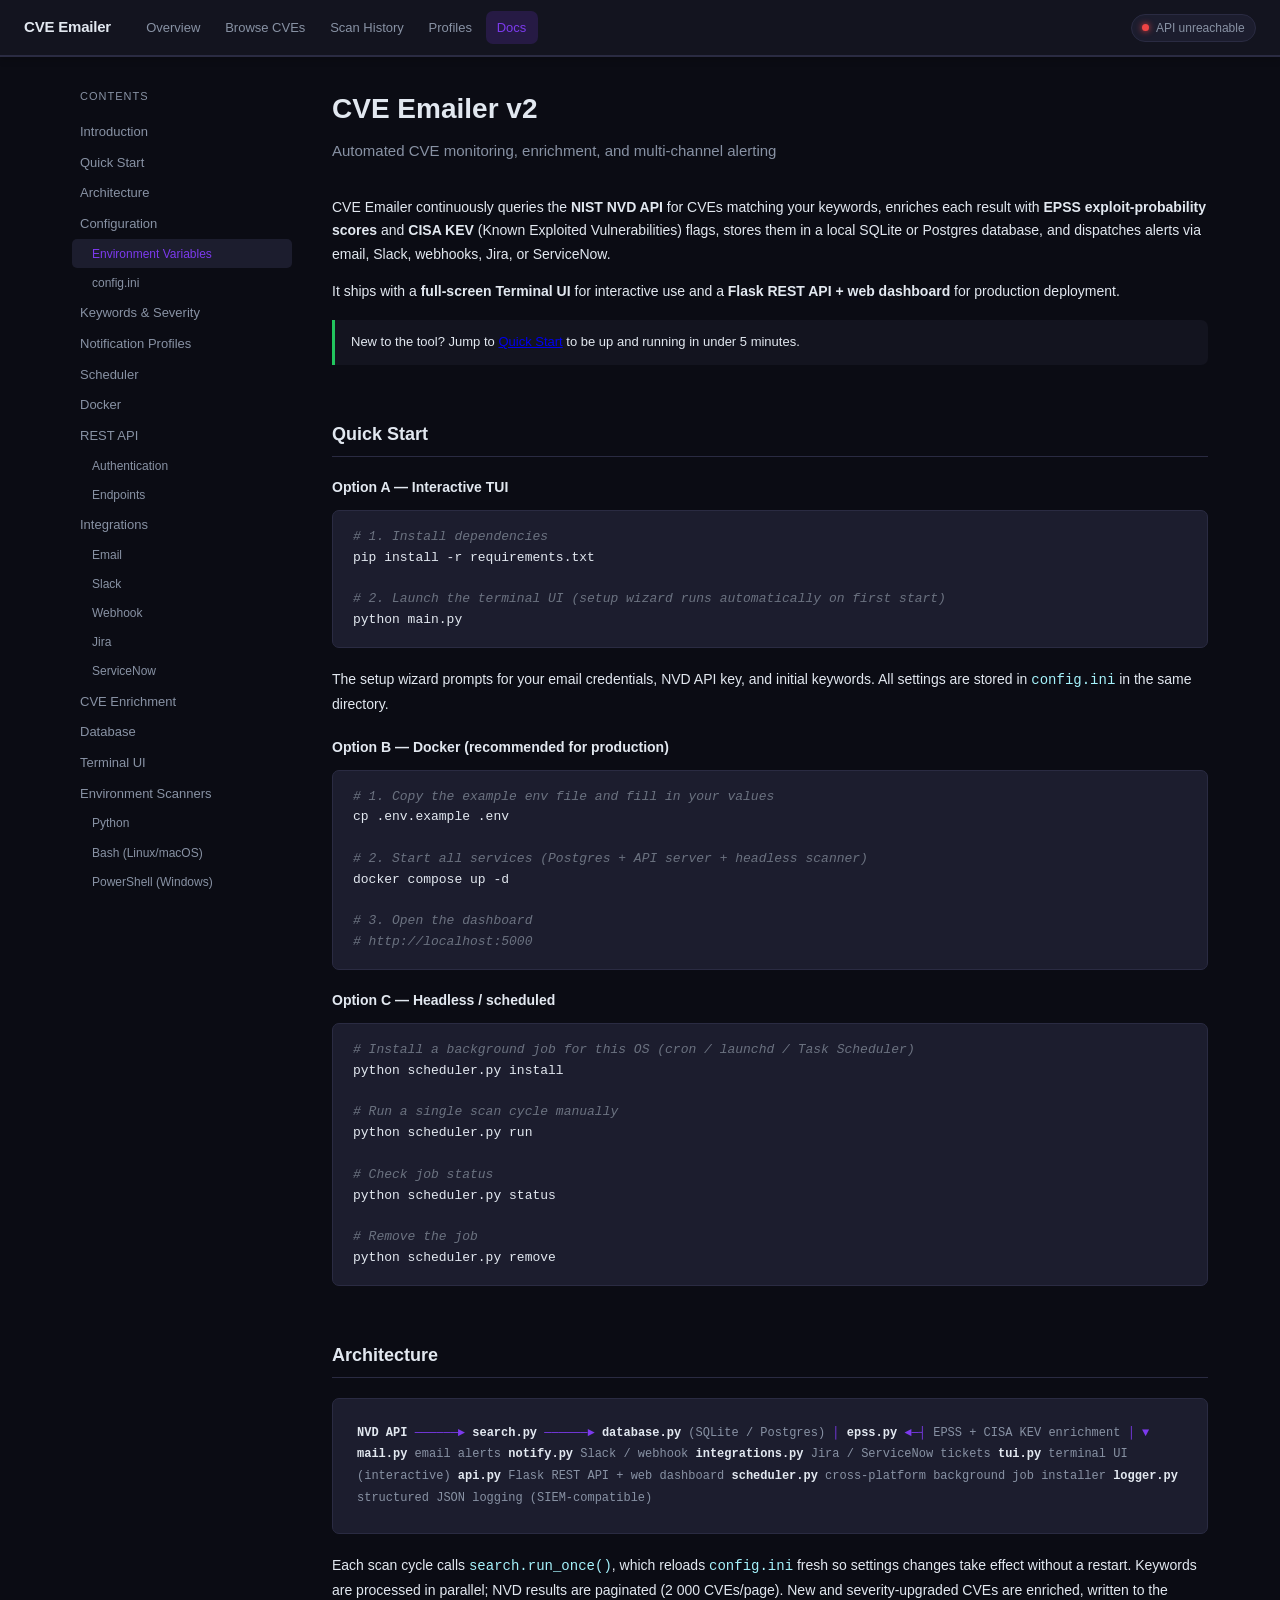
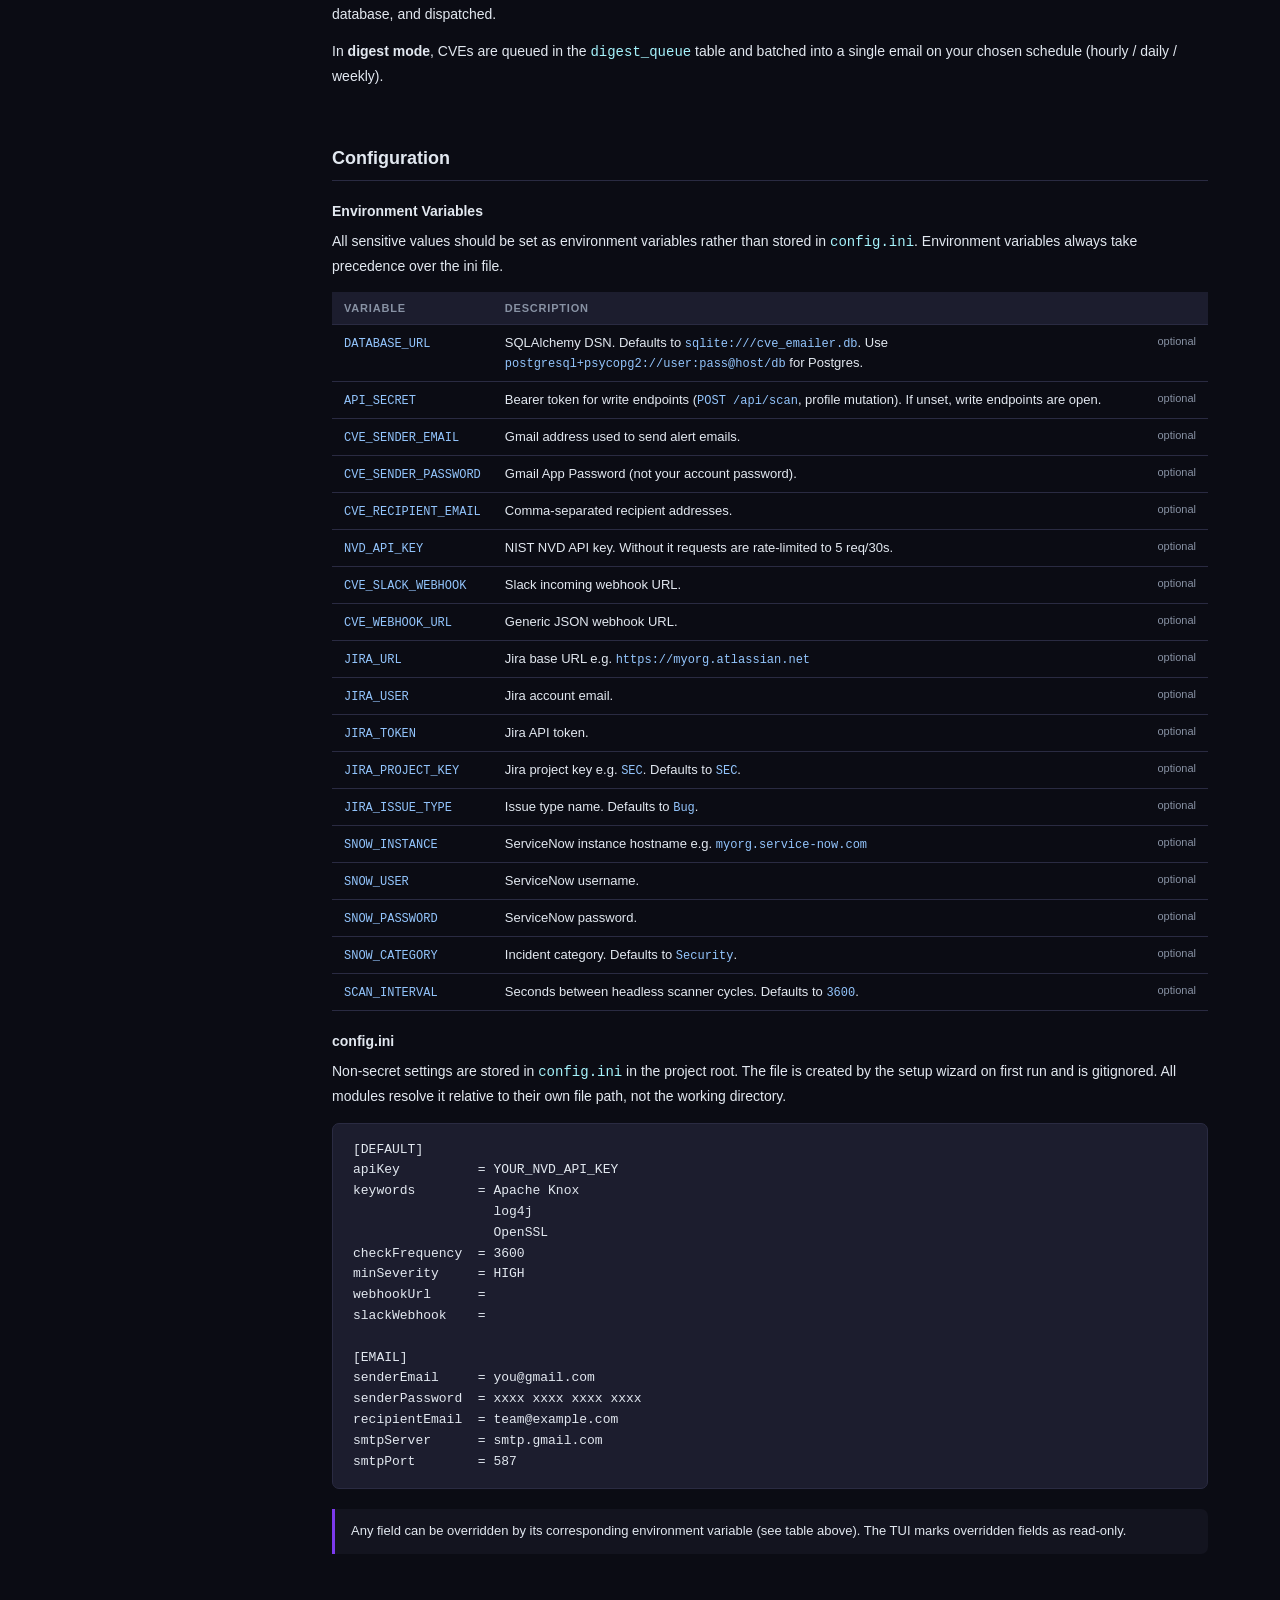
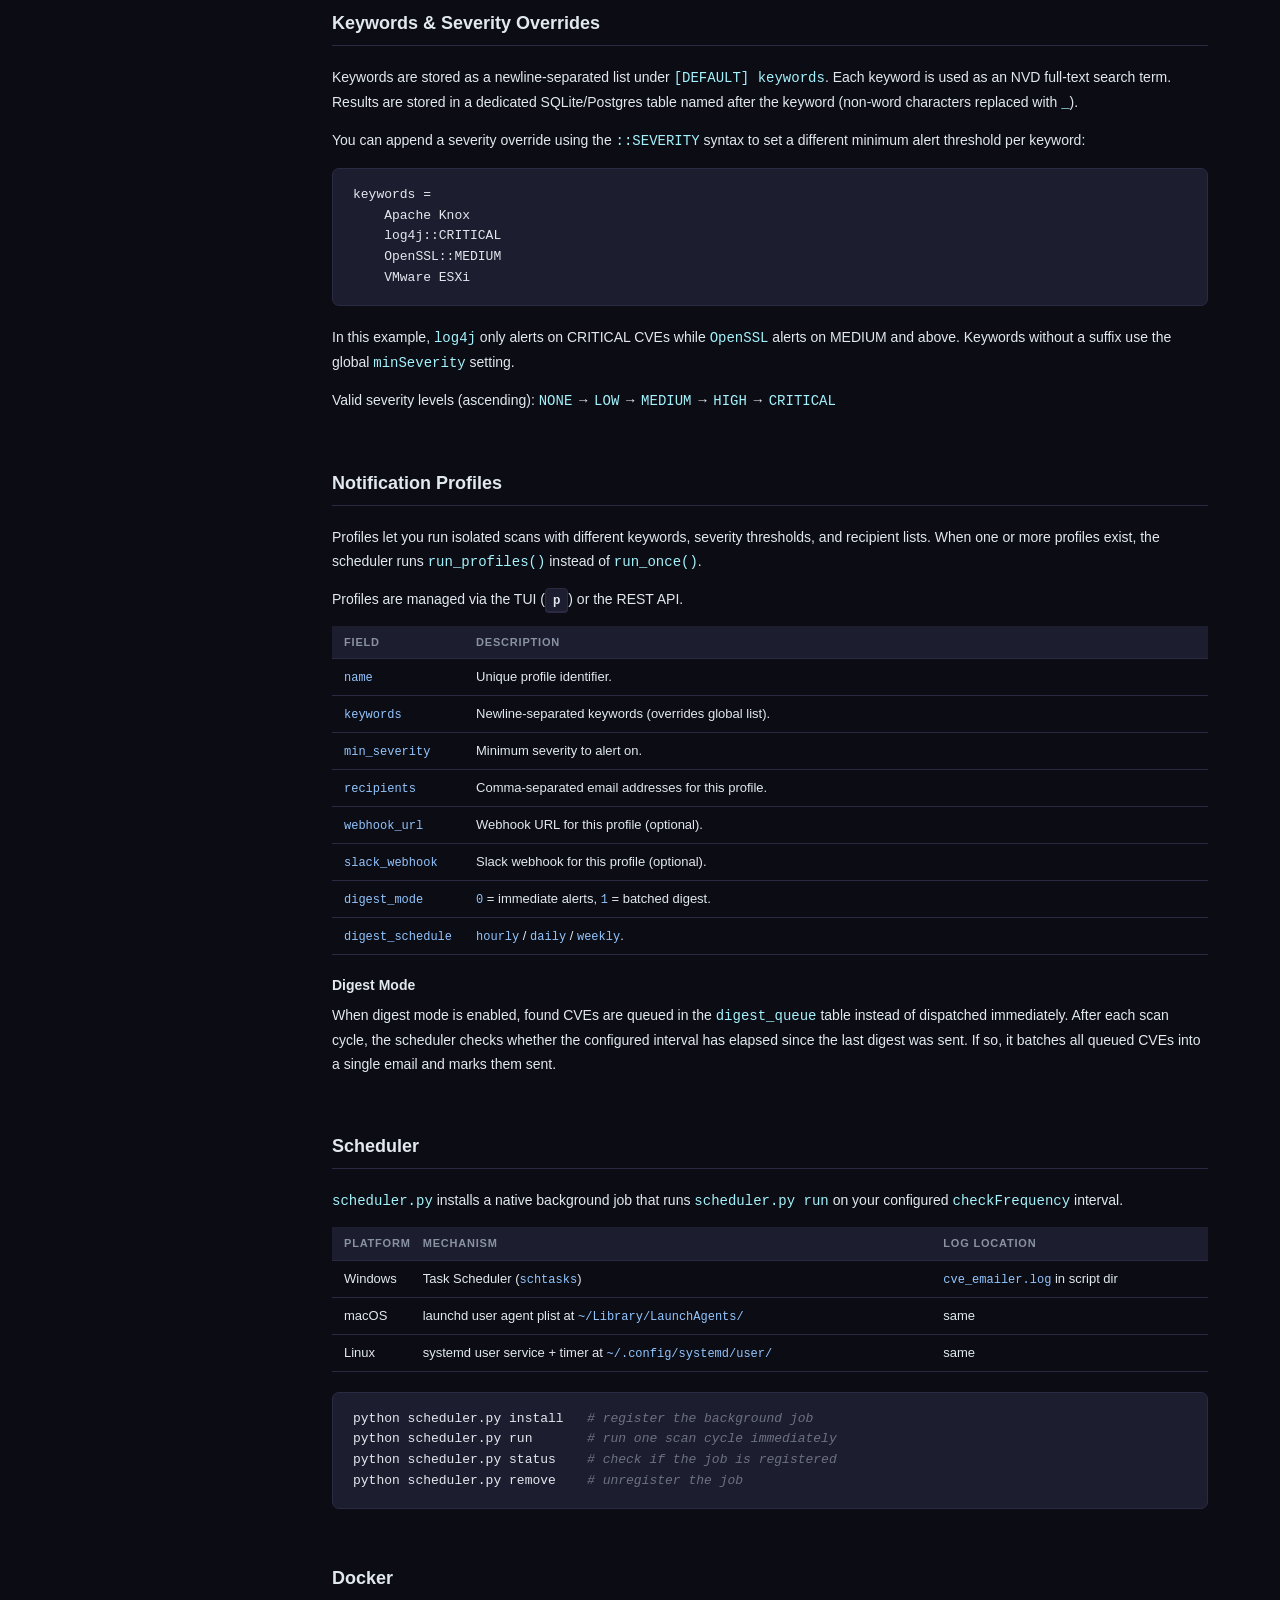
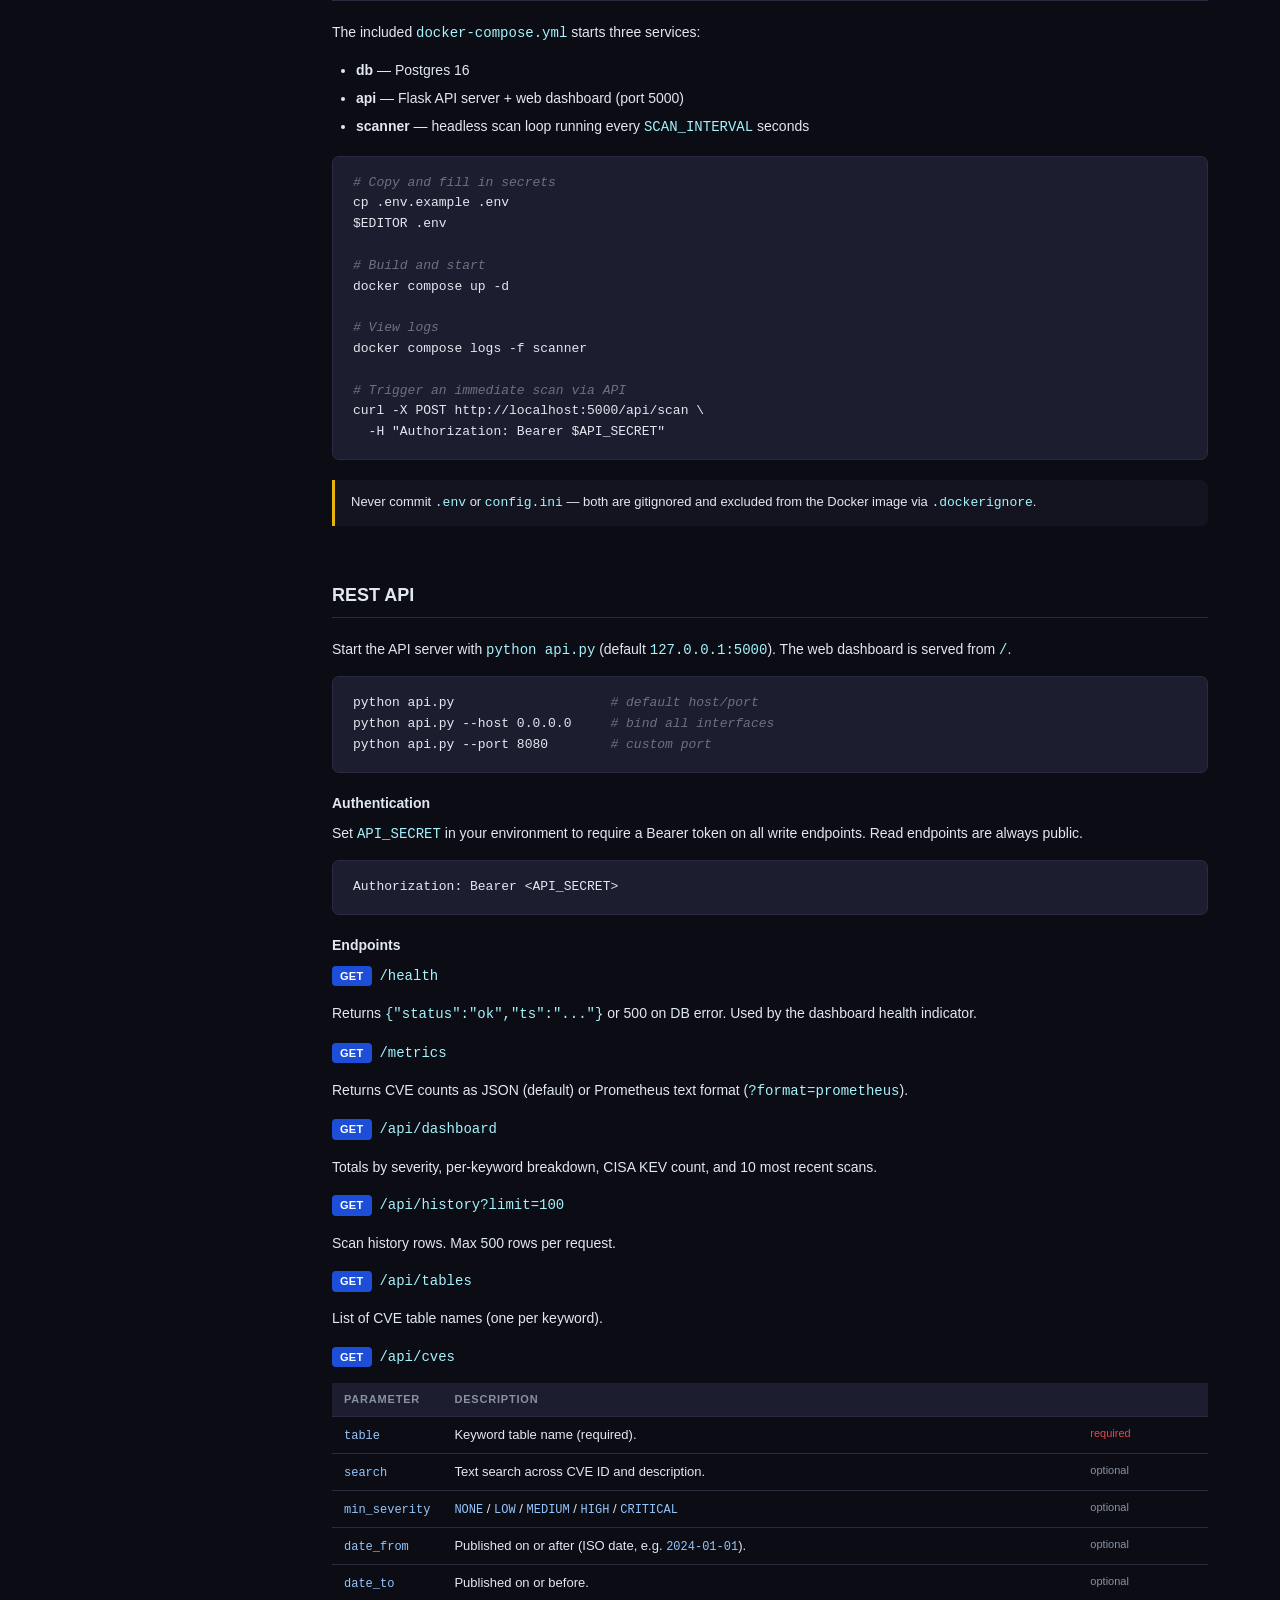
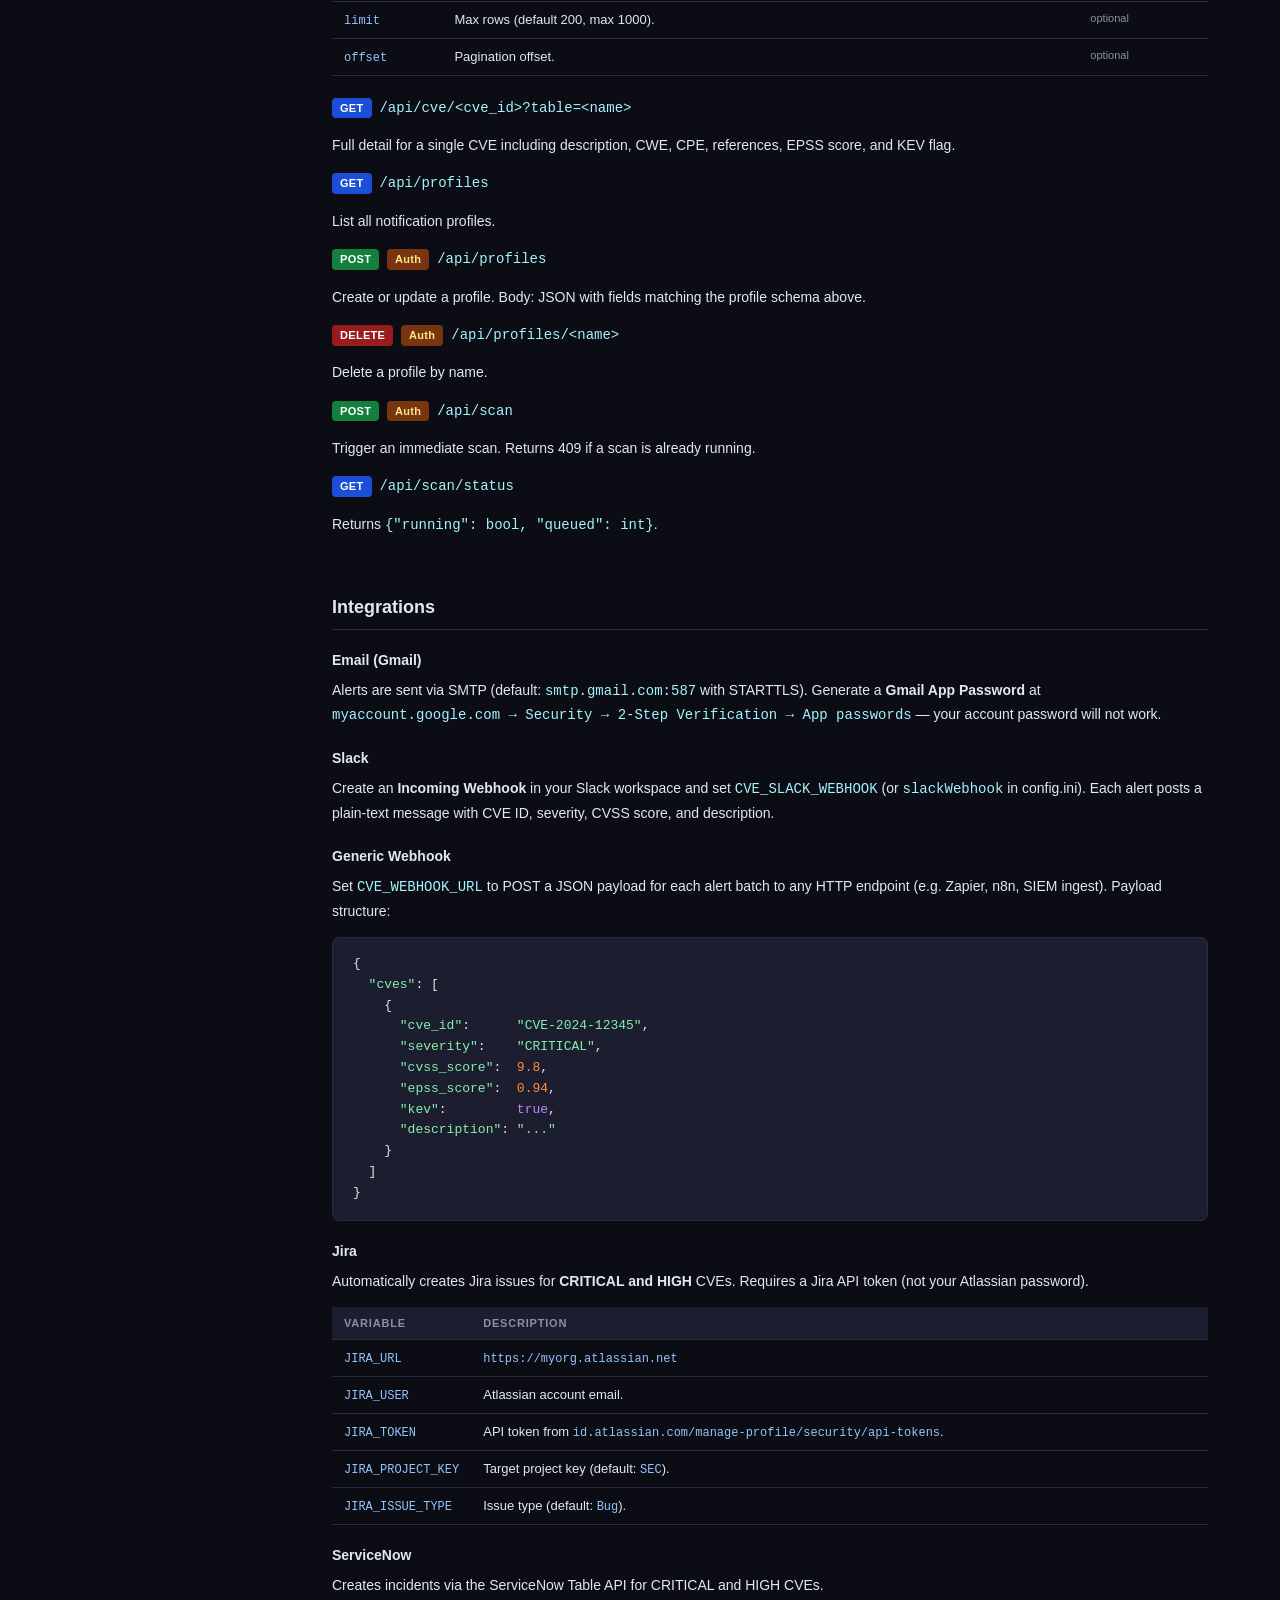
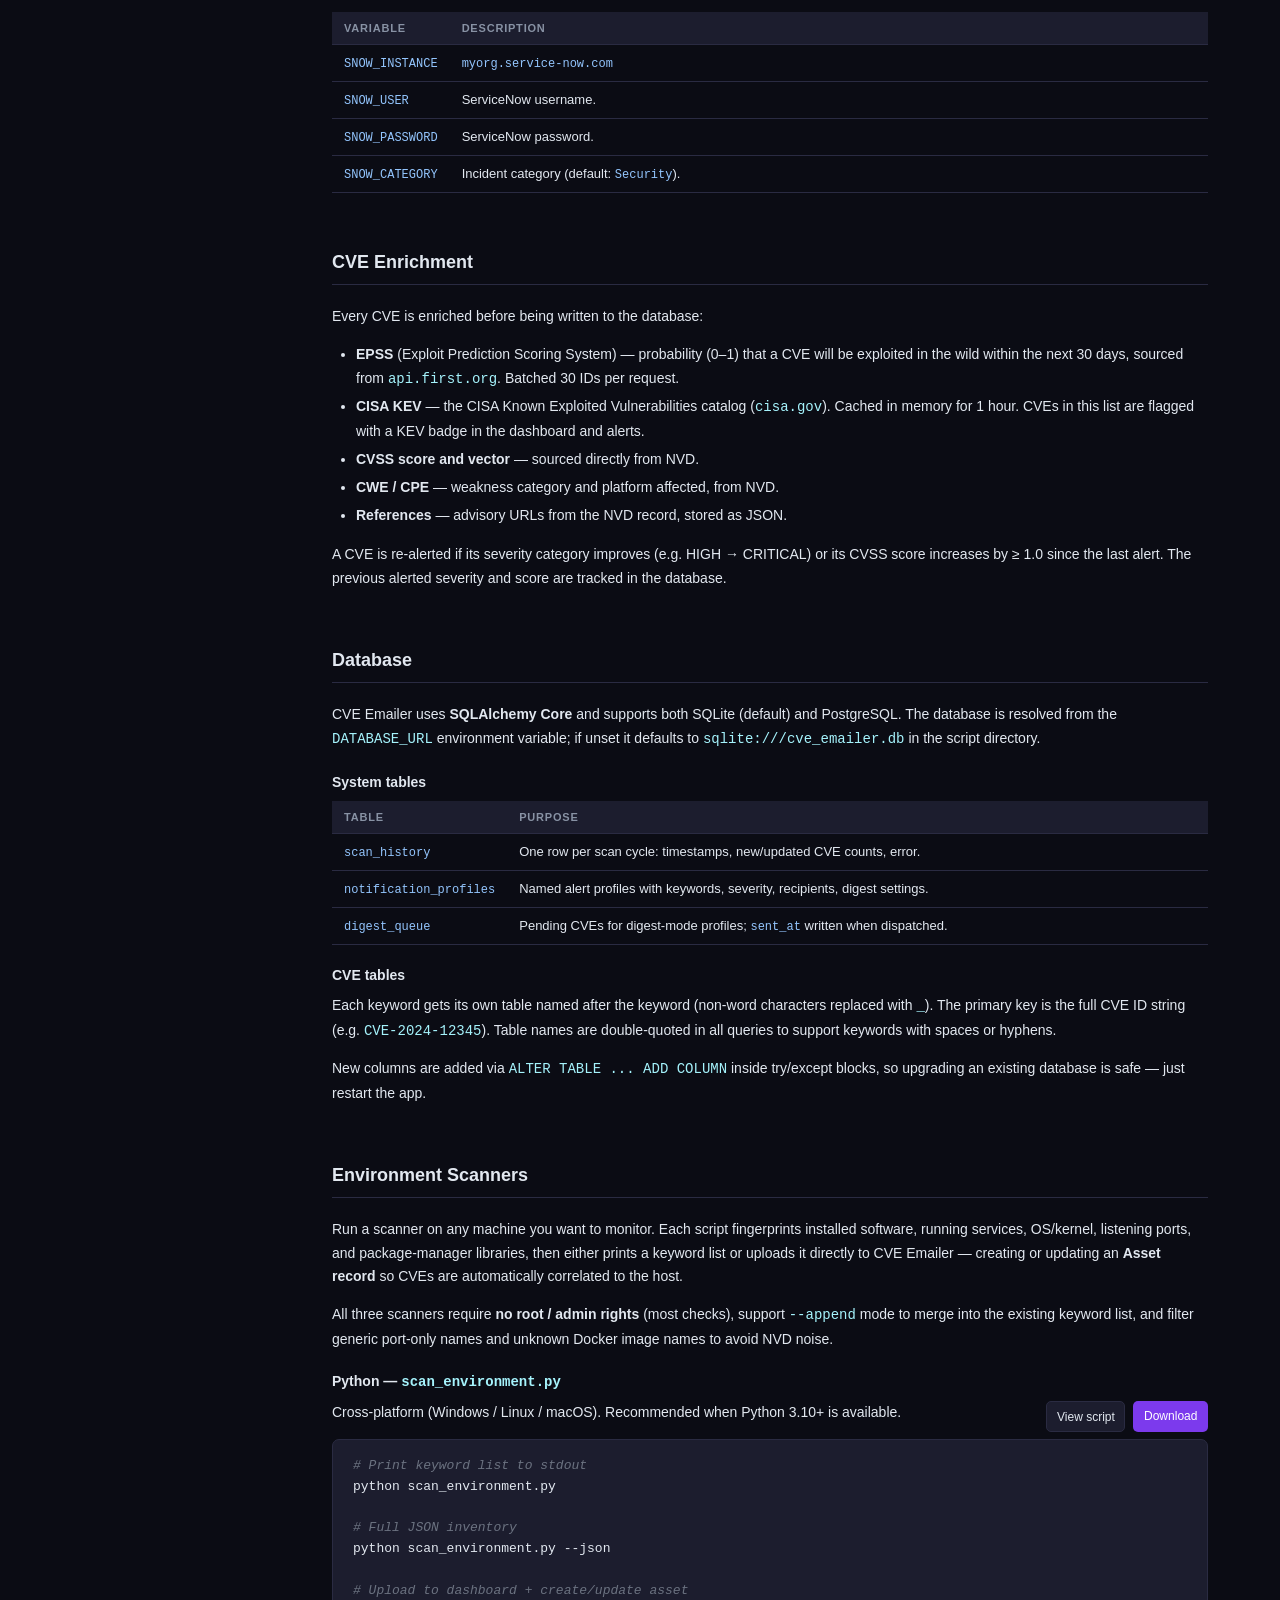
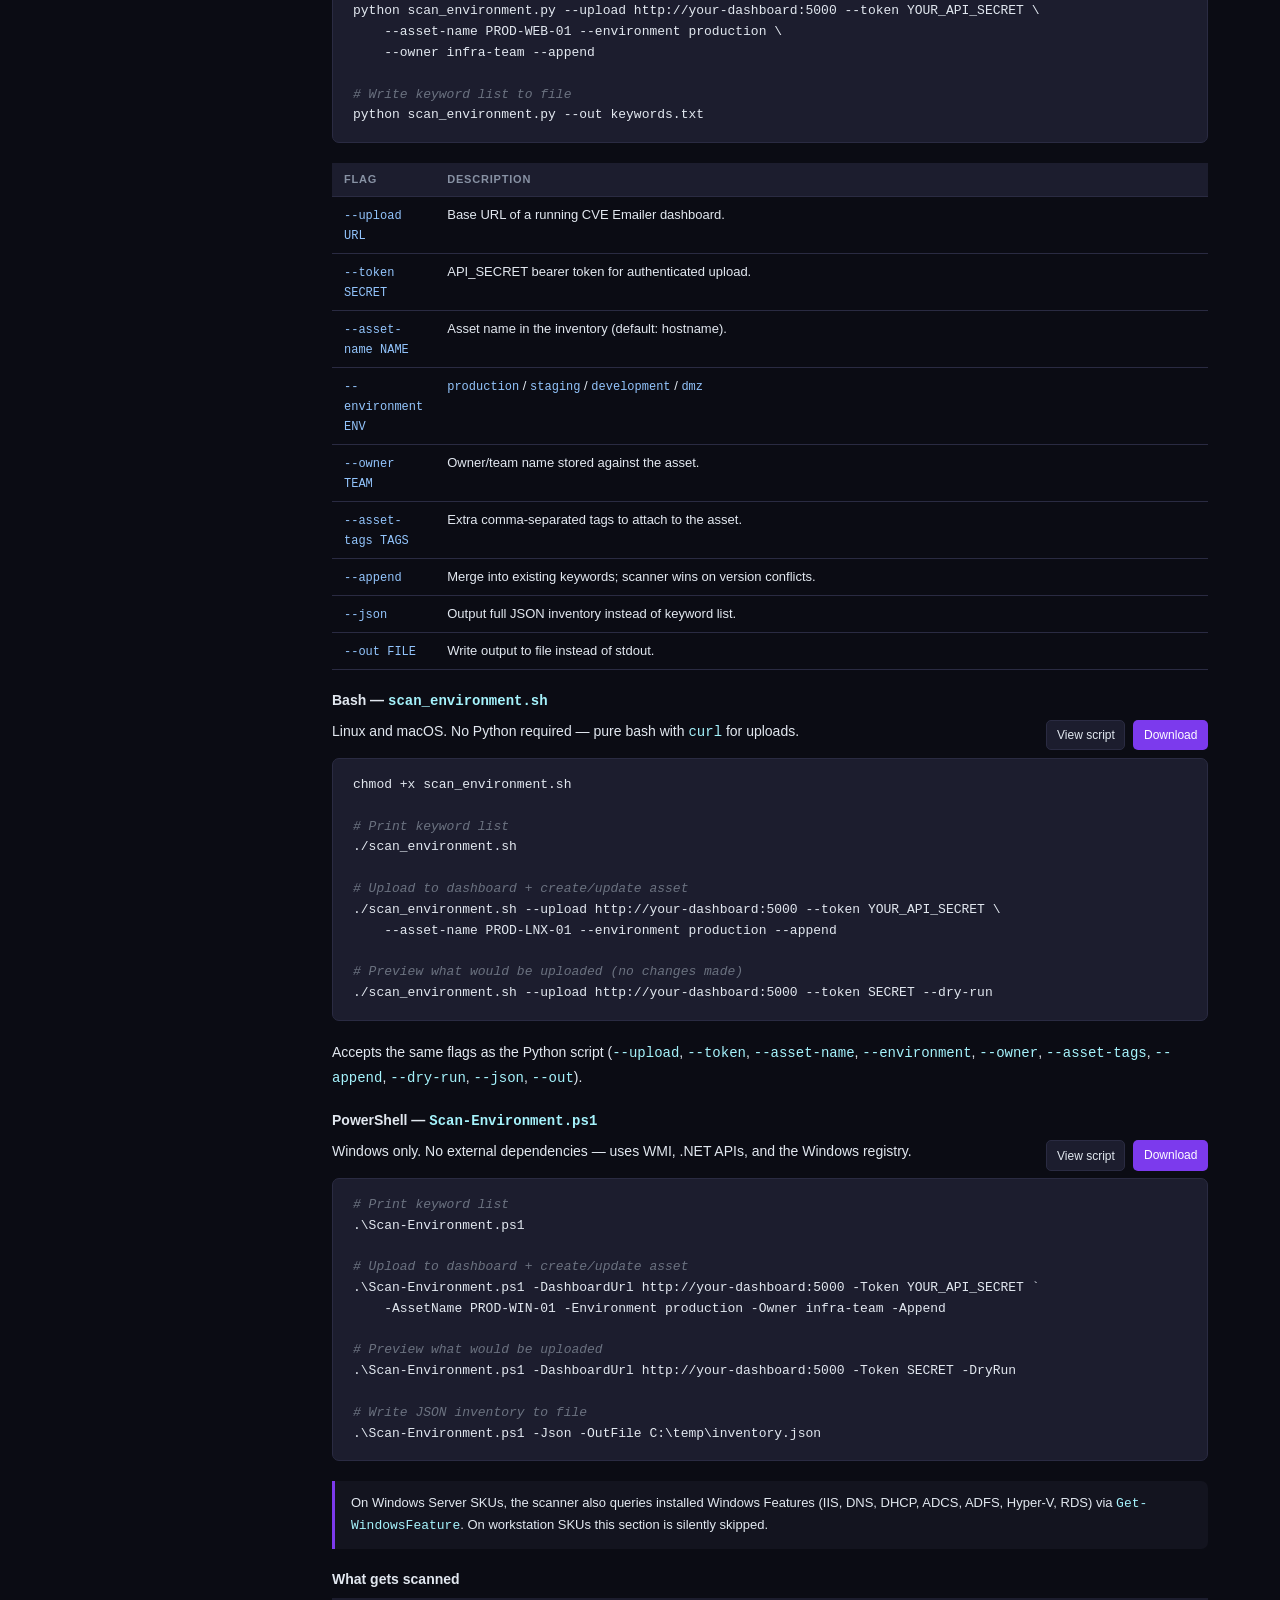
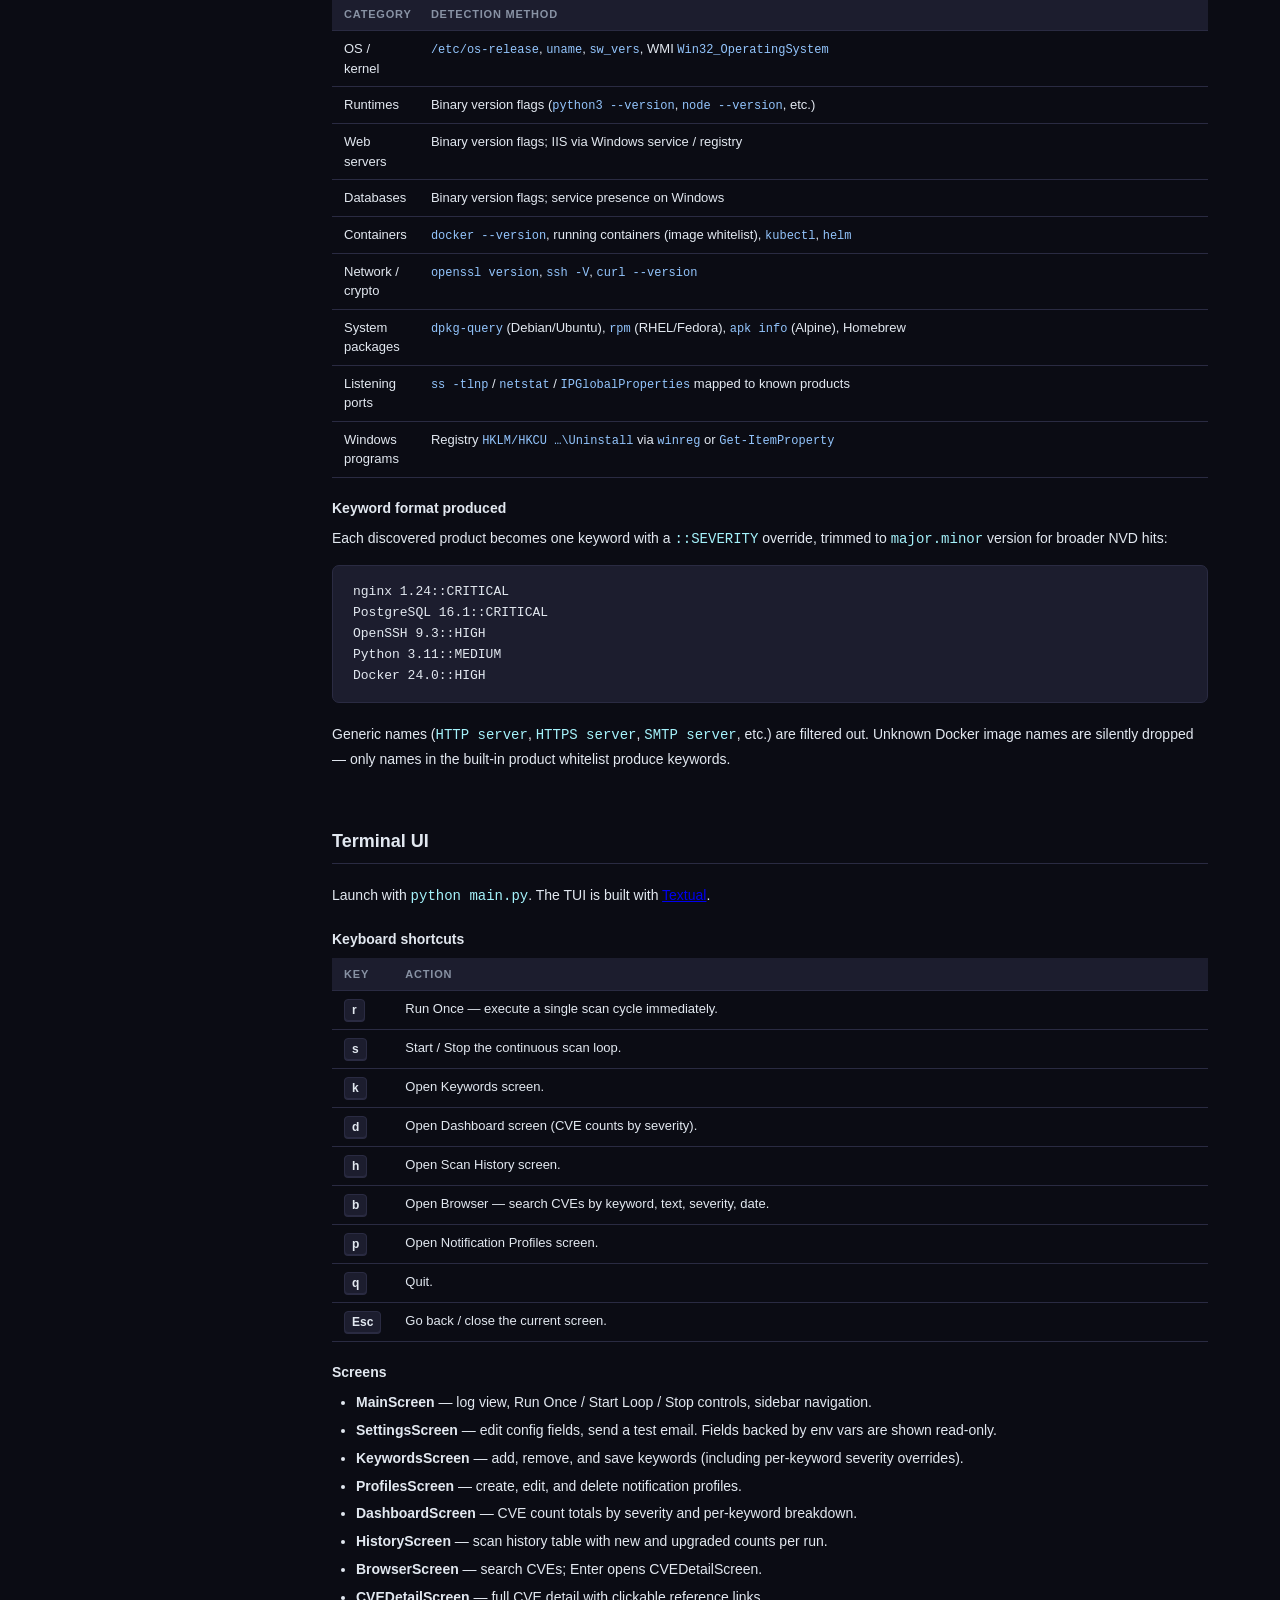
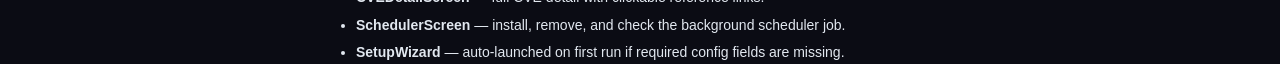
==== commit 10b7efcb: "Add scanner import panel and in-docs script viewer/downloader - Assets section: collapsible Import S" ====
--- a/dashboard/docs.html
+++ b/dashboard/docs.html
@@ -716,7 +716,13 @@
         </p>
 
         <h3 class="docs-h3" id="scanner-python">Python — <code>scan_environment.py</code></h3>
-        <p>Cross-platform (Windows / Linux / macOS). Recommended when Python 3.10+ is available.</p>
+        <p>Cross-platform (Windows / Linux / macOS). Recommended when Python 3.10+ is available.
+          <span style="float:right;display:inline-flex;gap:.5rem">
+            <button class="docs-toggle-btn" onclick="toggleScript('script-py',this)">View script</button>
+            <a href="/scanners/scan_environment.py" download class="docs-dl-btn">Download</a>
+          </span>
+        </p>
+        <pre id="script-py" style="display:none;max-height:400px;overflow:auto"><code id="script-py-code" class="lang-python">Loading…</code></pre>
         <pre><code><span class="cm"># Print keyword list to stdout</span>
 python scan_environment.py
 
@@ -746,7 +752,13 @@
         </table>
 
         <h3 class="docs-h3" id="scanner-bash">Bash — <code>scan_environment.sh</code></h3>
-        <p>Linux and macOS. No Python required — pure bash with <code>curl</code> for uploads.</p>
+        <p>Linux and macOS. No Python required — pure bash with <code>curl</code> for uploads.
+          <span style="float:right;display:inline-flex;gap:.5rem">
+            <button class="docs-toggle-btn" onclick="toggleScript('script-sh',this)">View script</button>
+            <a href="/scanners/scan_environment.sh" download class="docs-dl-btn">Download</a>
+          </span>
+        </p>
+        <pre id="script-sh" style="display:none;max-height:400px;overflow:auto"><code id="script-sh-code" class="lang-bash">Loading…</code></pre>
         <pre><code>chmod +x scan_environment.sh
 
 <span class="cm"># Print keyword list</span>
@@ -764,7 +776,13 @@
         <code>--out</code>).</p>
 
         <h3 class="docs-h3" id="scanner-ps1">PowerShell — <code>Scan-Environment.ps1</code></h3>
-        <p>Windows only. No external dependencies — uses WMI, .NET APIs, and the Windows registry.</p>
+        <p>Windows only. No external dependencies — uses WMI, .NET APIs, and the Windows registry.
+          <span style="float:right;display:inline-flex;gap:.5rem">
+            <button class="docs-toggle-btn" onclick="toggleScript('script-ps1',this)">View script</button>
+            <a href="/scanners/Scan-Environment.ps1" download class="docs-dl-btn">Download</a>
+          </span>
+        </p>
+        <pre id="script-ps1" style="display:none;max-height:400px;overflow:auto"><code id="script-ps1-code" class="lang-powershell">Loading…</code></pre>
         <pre><code><span class="cm"># Print keyword list</span>
 .\Scan-Environment.ps1
 
@@ -893,6 +911,33 @@
 
     window.addEventListener("scroll", updateToc, { passive: true });
     updateToc();
+
+    // Script view/hide toggle
+    const _scriptUrls = {
+      "script-py":  "/scanners/scan_environment.py",
+      "script-sh":  "/scanners/scan_environment.sh",
+      "script-ps1": "/scanners/Scan-Environment.ps1",
+    };
+    const _scriptCache = {};
+    async function toggleScript(id, btn) {
+      const pre  = document.getElementById(id);
+      const code = document.getElementById(id + "-code");
+      if (pre.style.display !== "none") {
+        pre.style.display = "none";
+        btn.textContent = "View script";
+        return;
+      }
+      if (!_scriptCache[id]) {
+        btn.textContent = "Loading…";
+        try {
+          const text = await (await fetch(_scriptUrls[id])).text();
+          _scriptCache[id] = text.replace(/&/g,"&amp;").replace(/</g,"&lt;").replace(/>/g,"&gt;");
+        } catch { btn.textContent = "View script"; return; }
+      }
+      code.innerHTML    = _scriptCache[id];
+      pre.style.display = "";
+      btn.textContent   = "Hide script";
+    }
   </script>
 </body>
 </html>
--- a/dashboard/style.css
+++ b/dashboard/style.css
@@ -1626,3 +1626,26 @@
     transition-duration: .01ms !important;
   }
 }
+
+/* ── Docs: script view/download buttons ───────────────────────────────────── */
+.docs-toggle-btn, .docs-dl-btn {
+  font-size: .75rem;
+  padding: .25rem .6rem;
+  border-radius: 5px;
+  cursor: pointer;
+  text-decoration: none;
+  display: inline-block;
+  transition: background .15s;
+}
+.docs-toggle-btn {
+  background: var(--surface2);
+  border: 1px solid var(--border);
+  color: var(--text);
+}
+.docs-toggle-btn:hover { background: var(--surface3); }
+.docs-dl-btn {
+  background: var(--accent);
+  border: 1px solid transparent;
+  color: #fff;
+}
+.docs-dl-btn:hover { opacity: .85; }
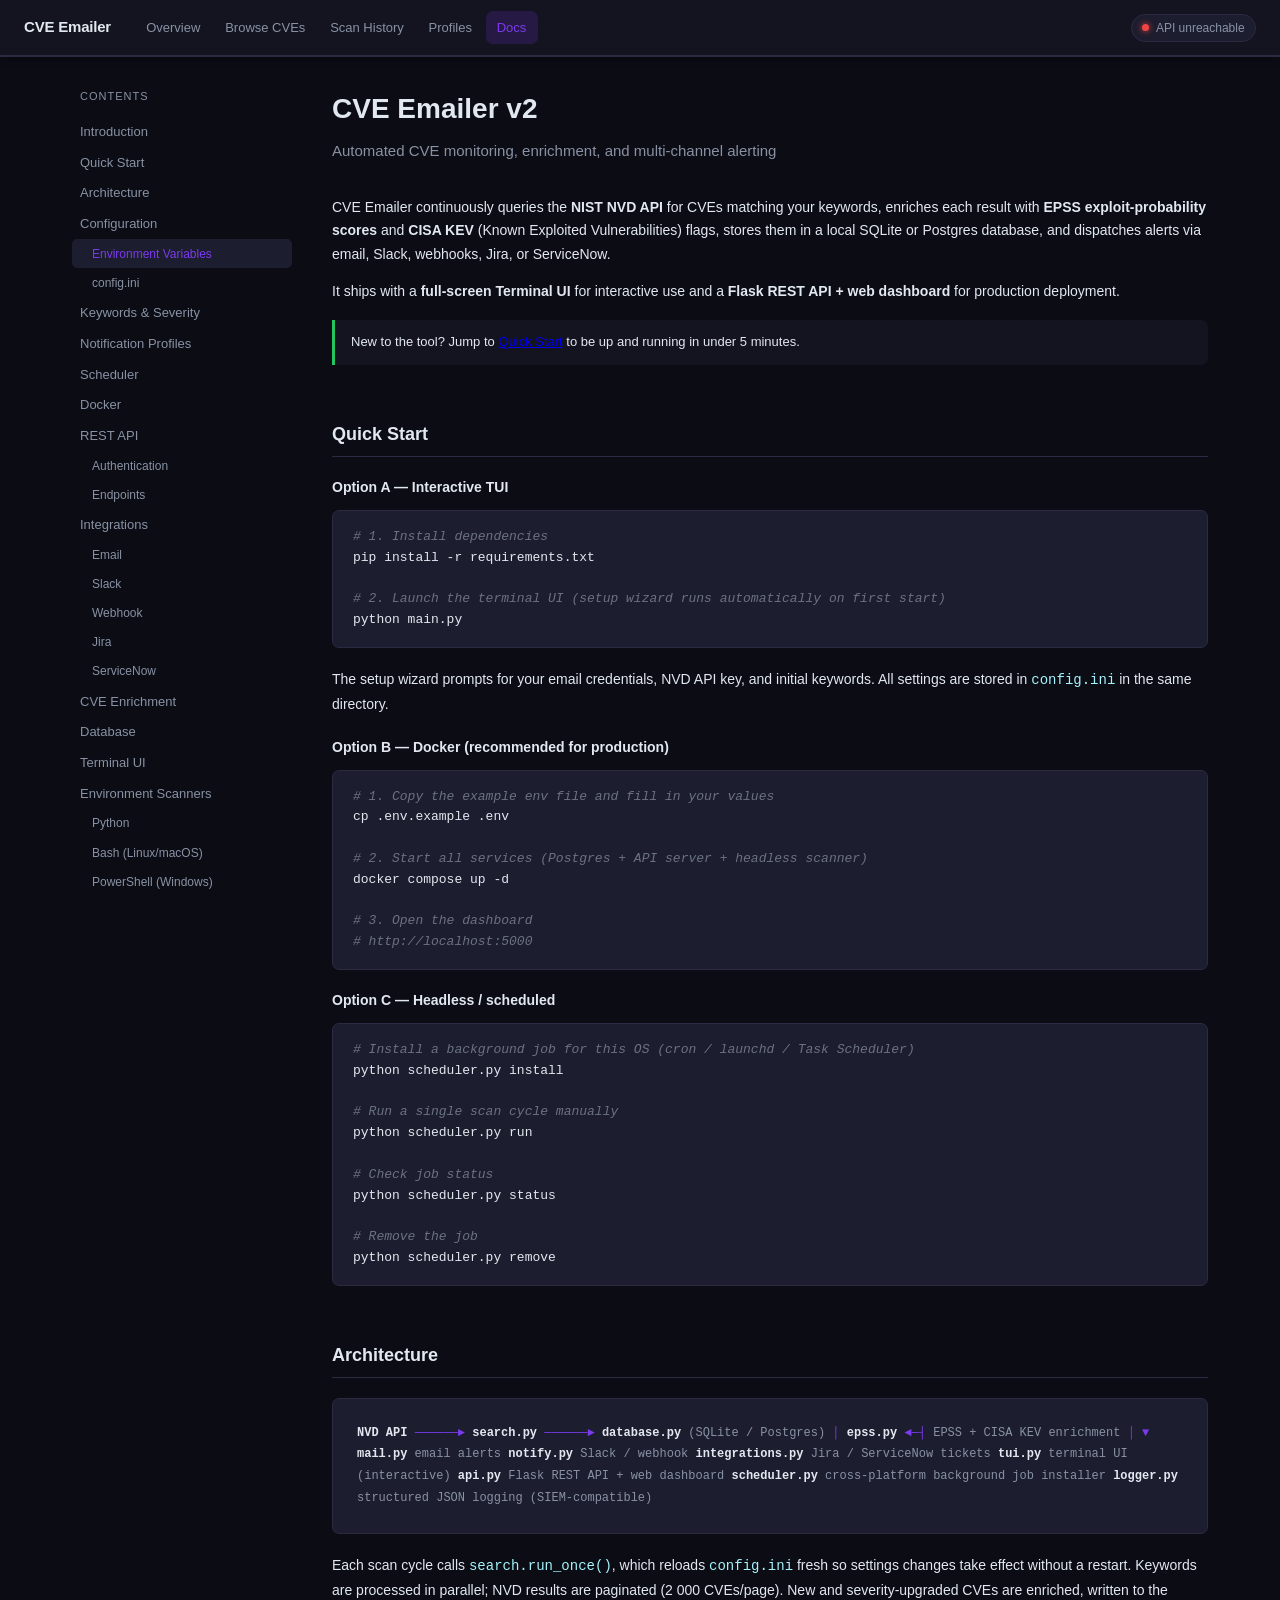
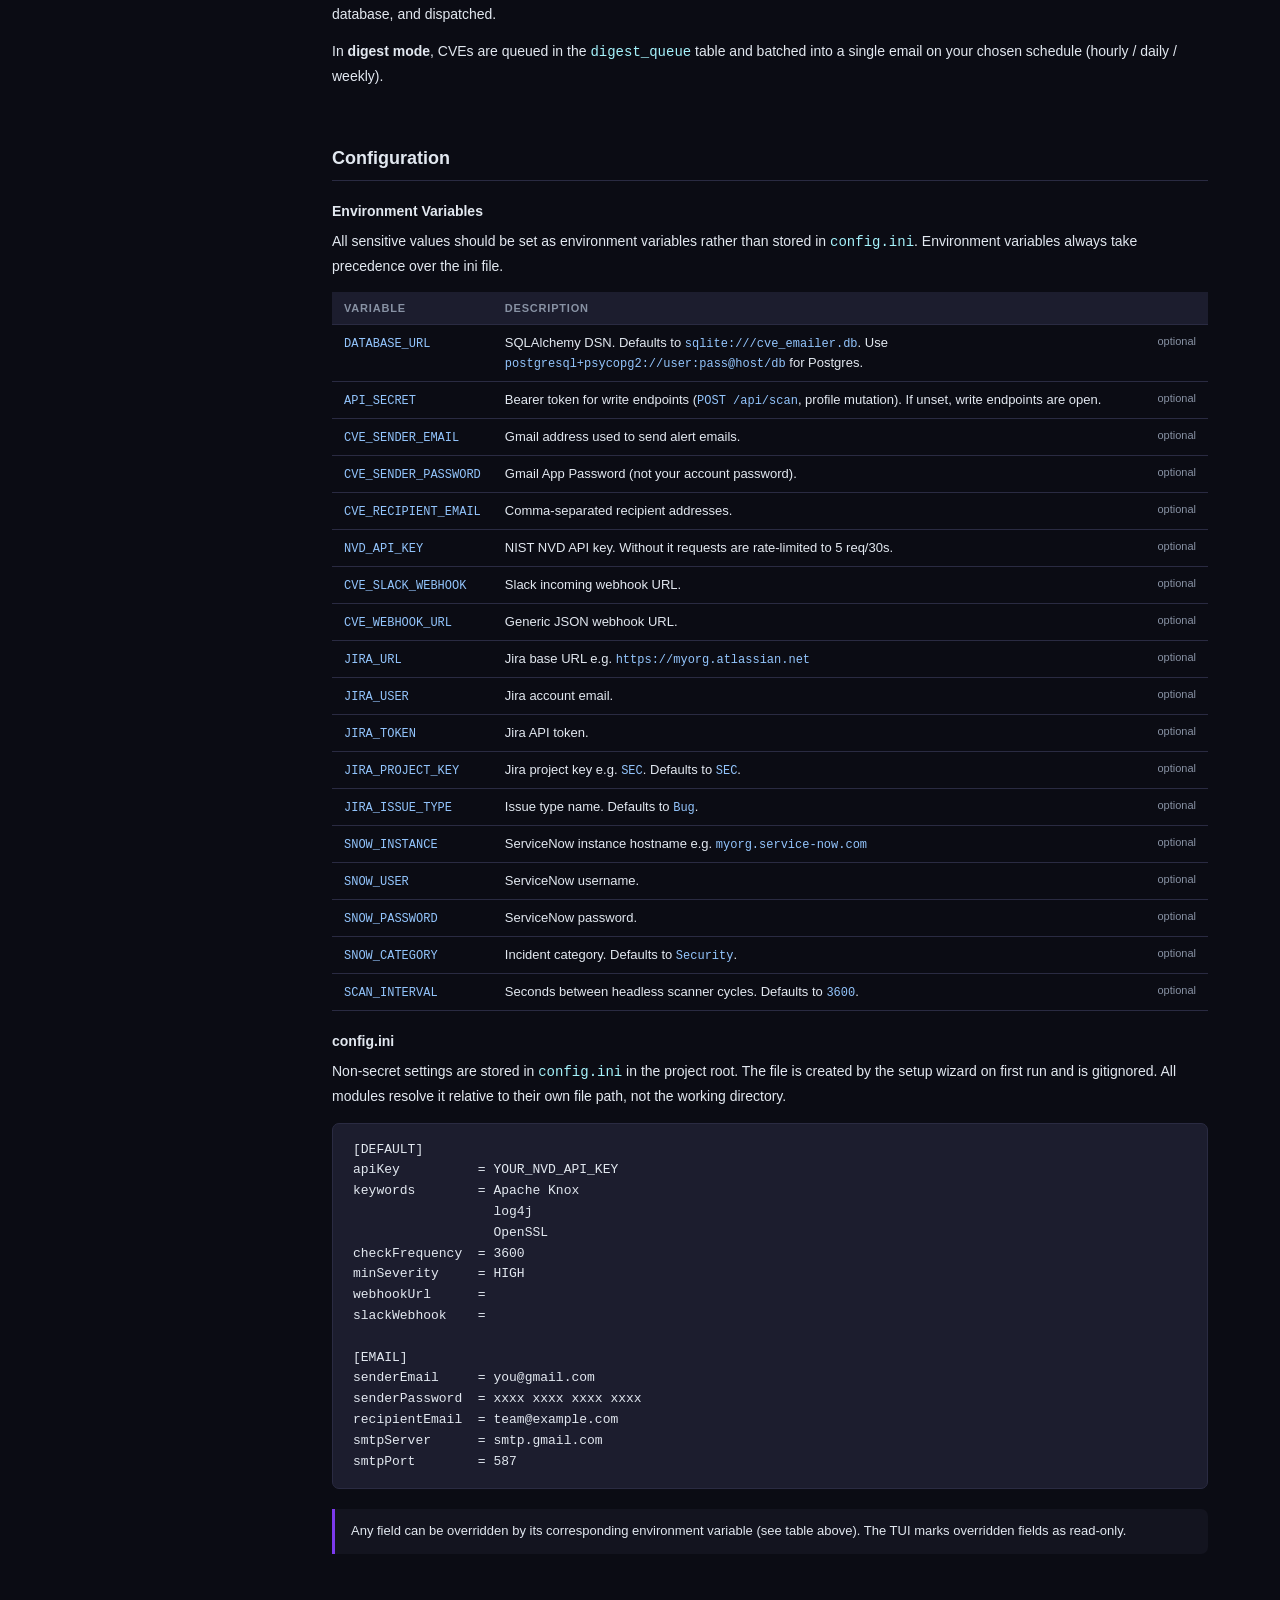
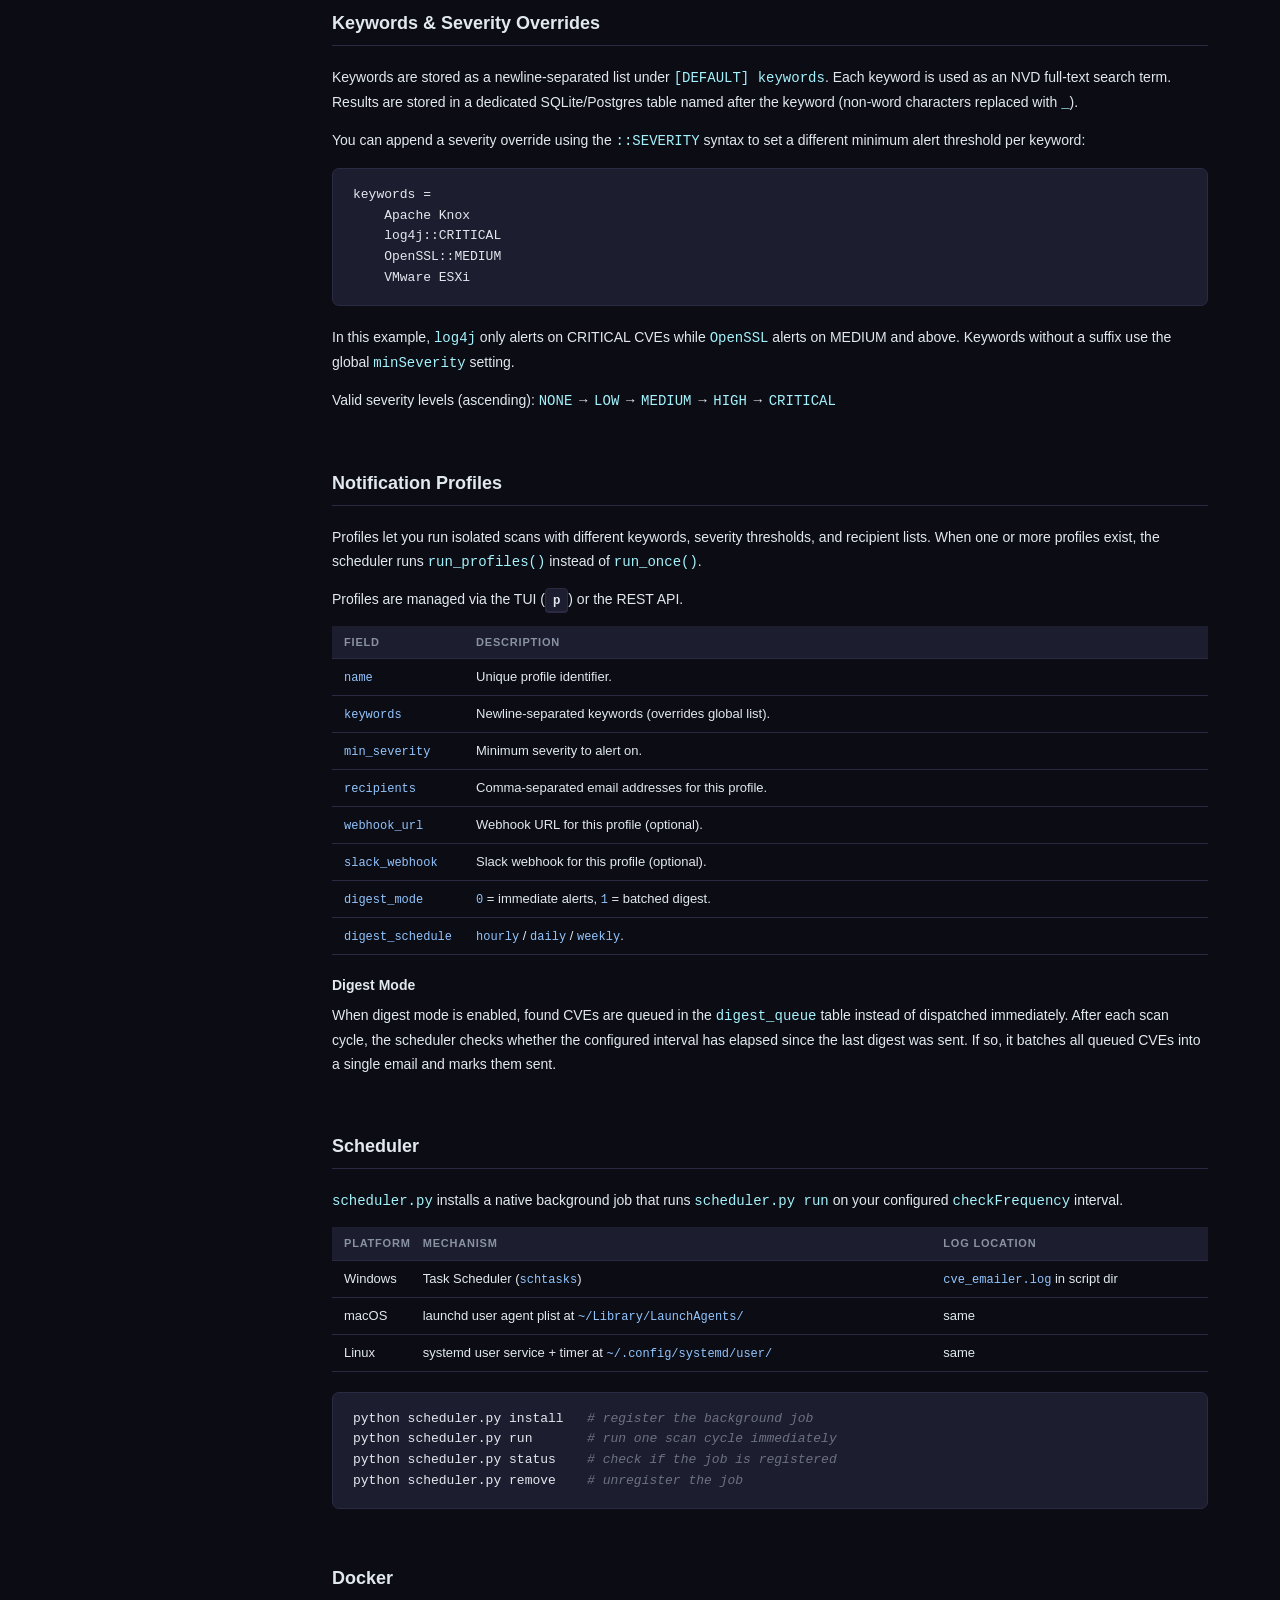
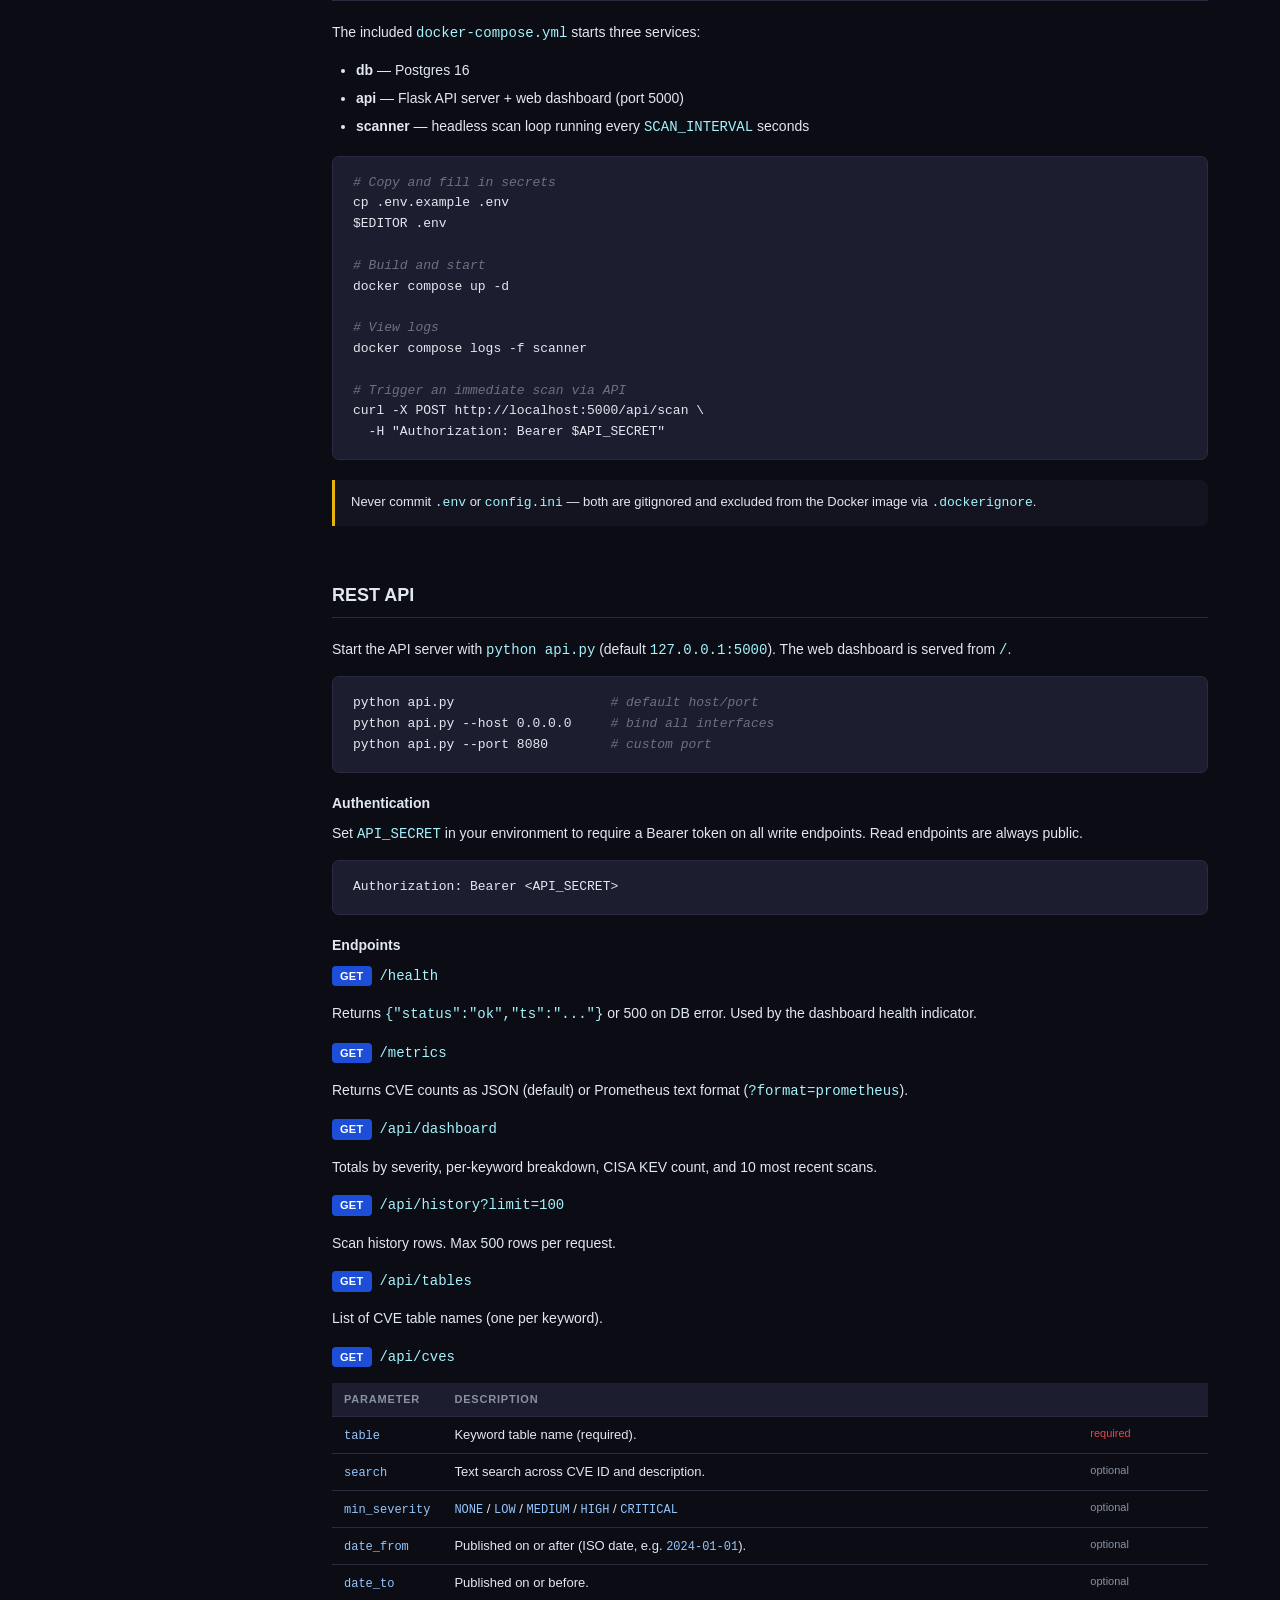
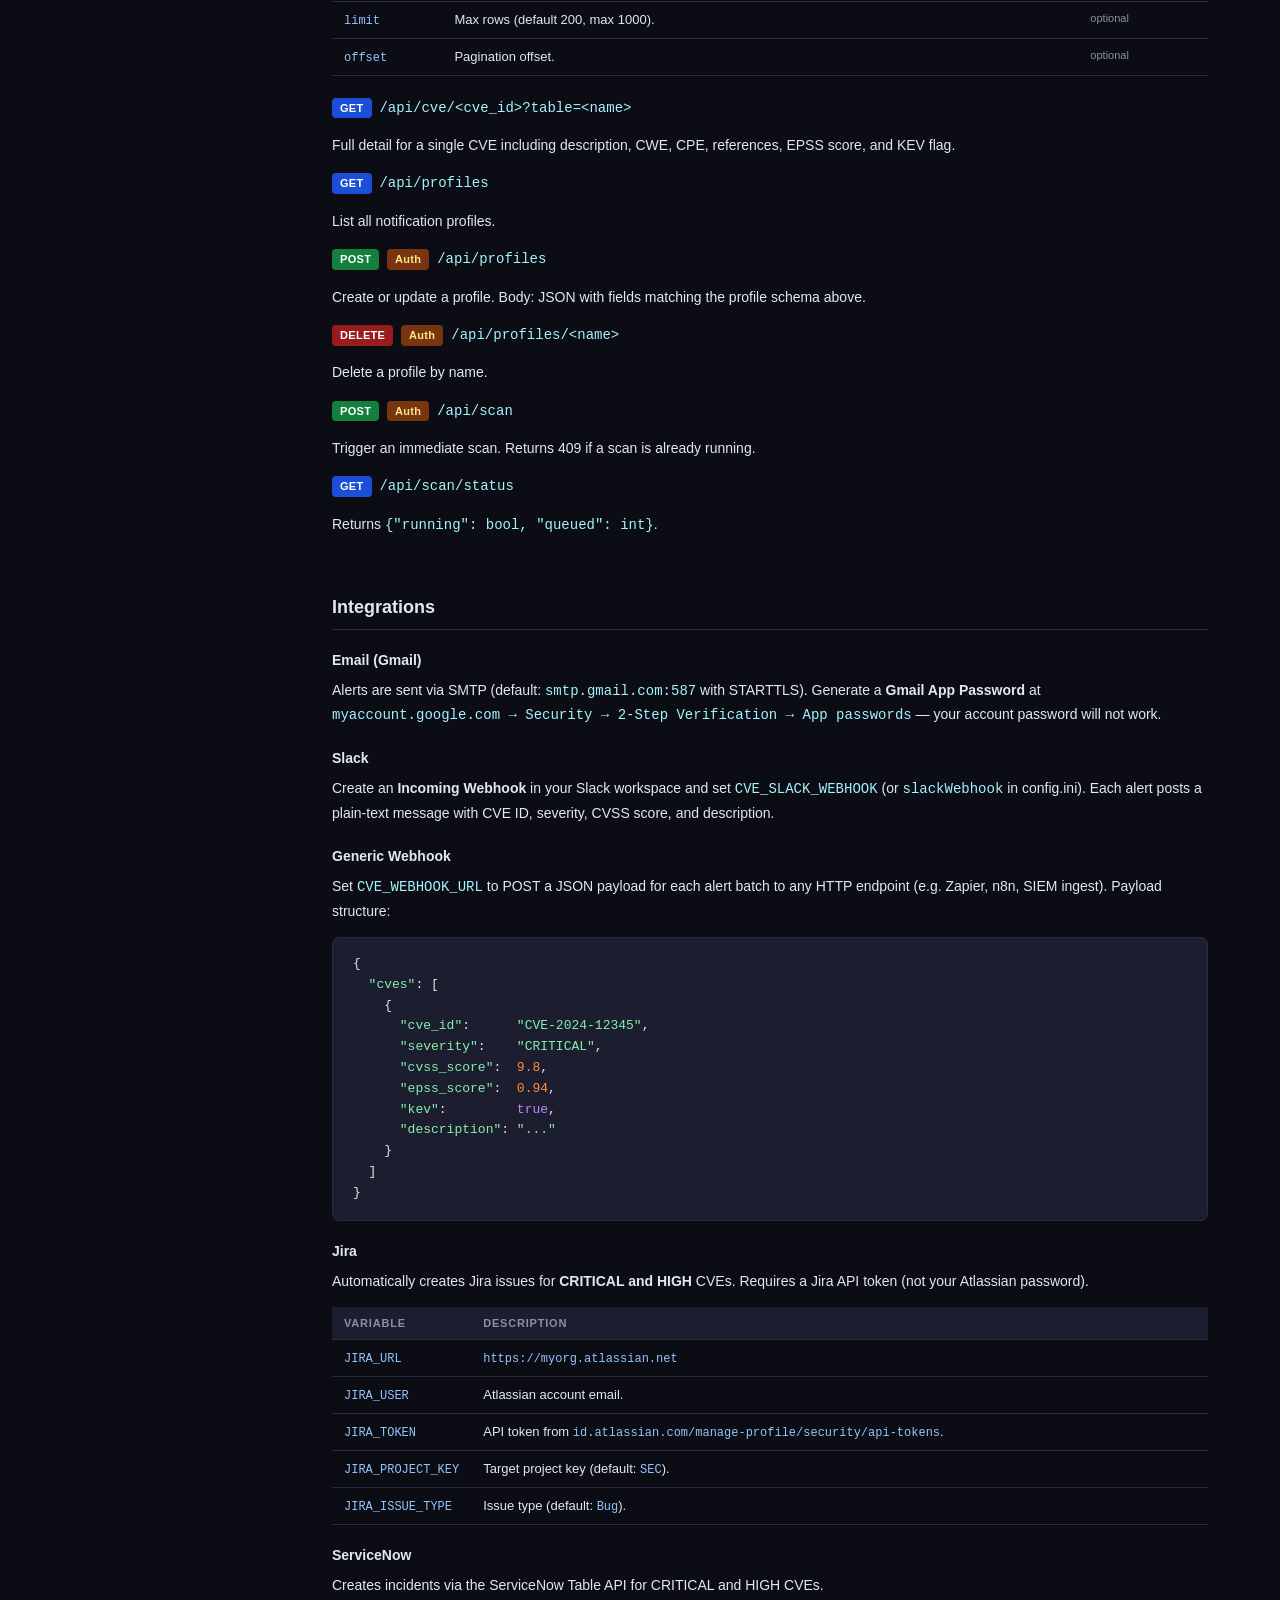
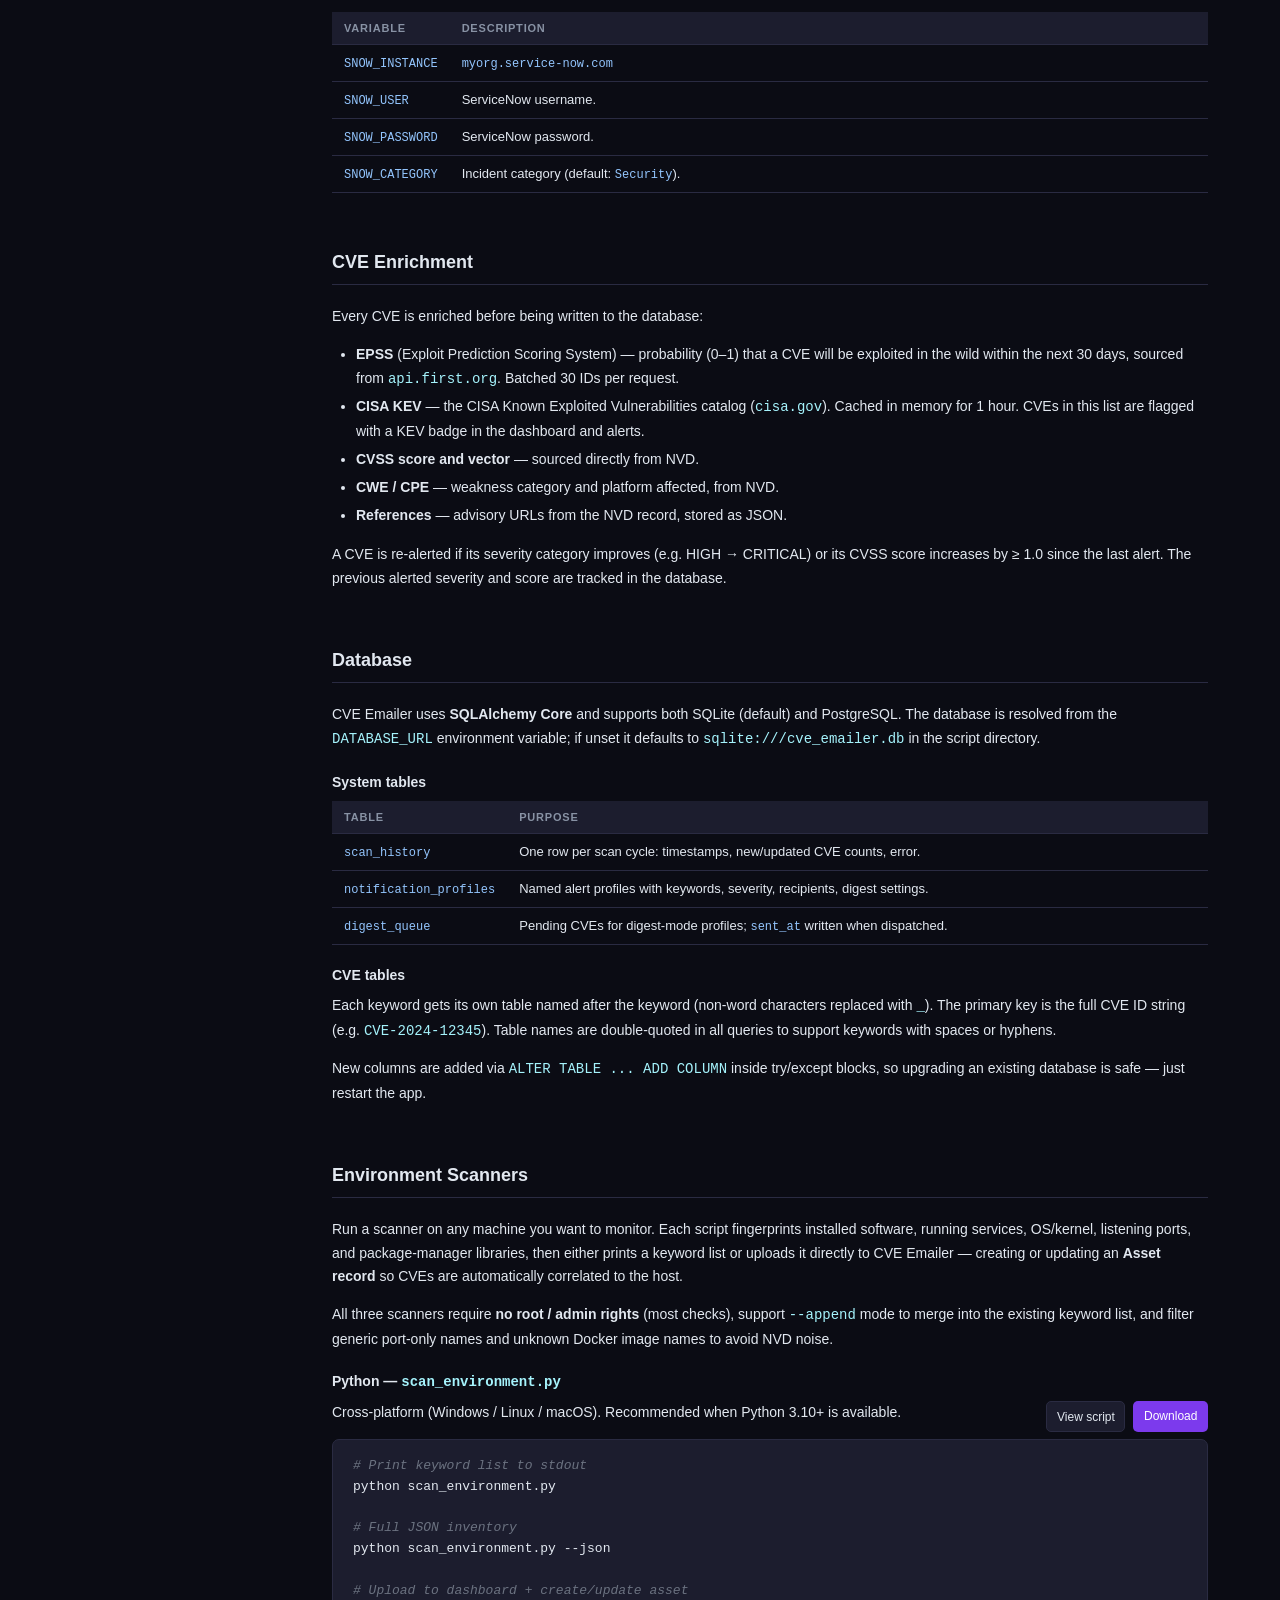
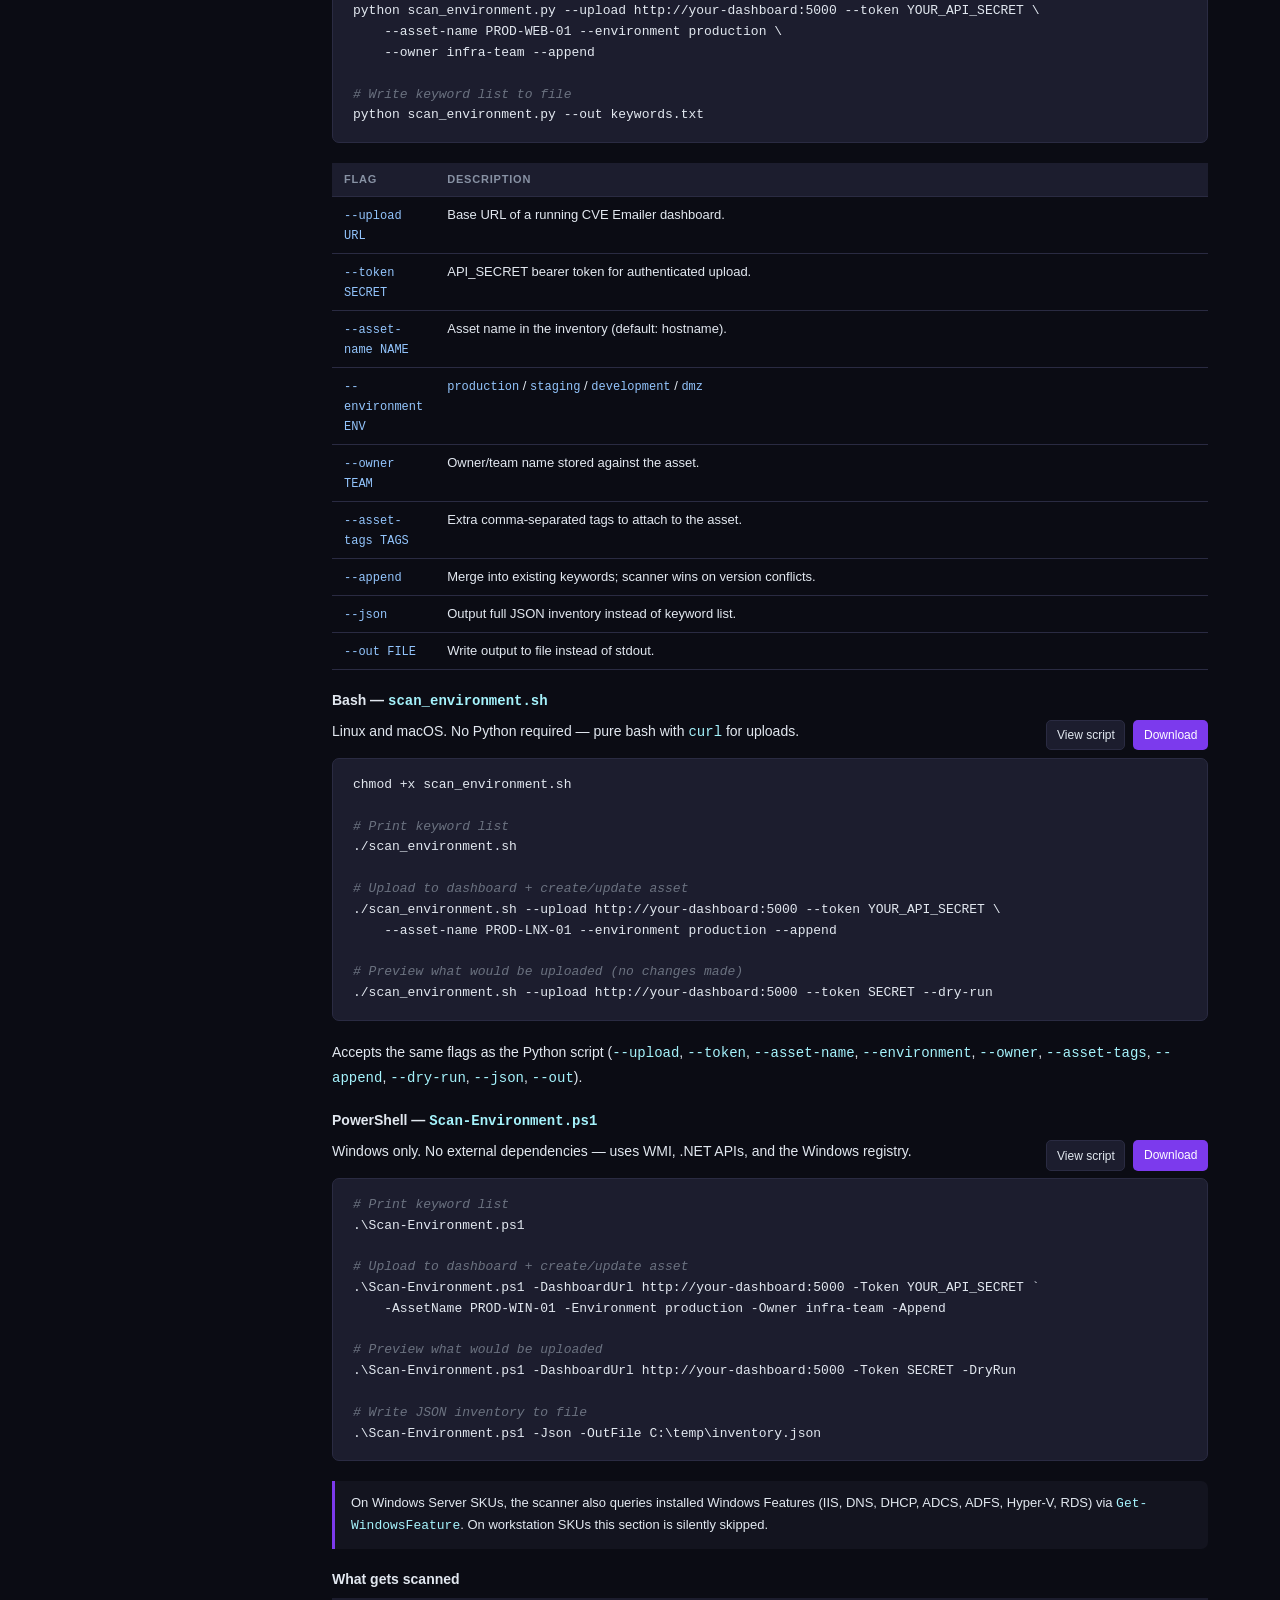
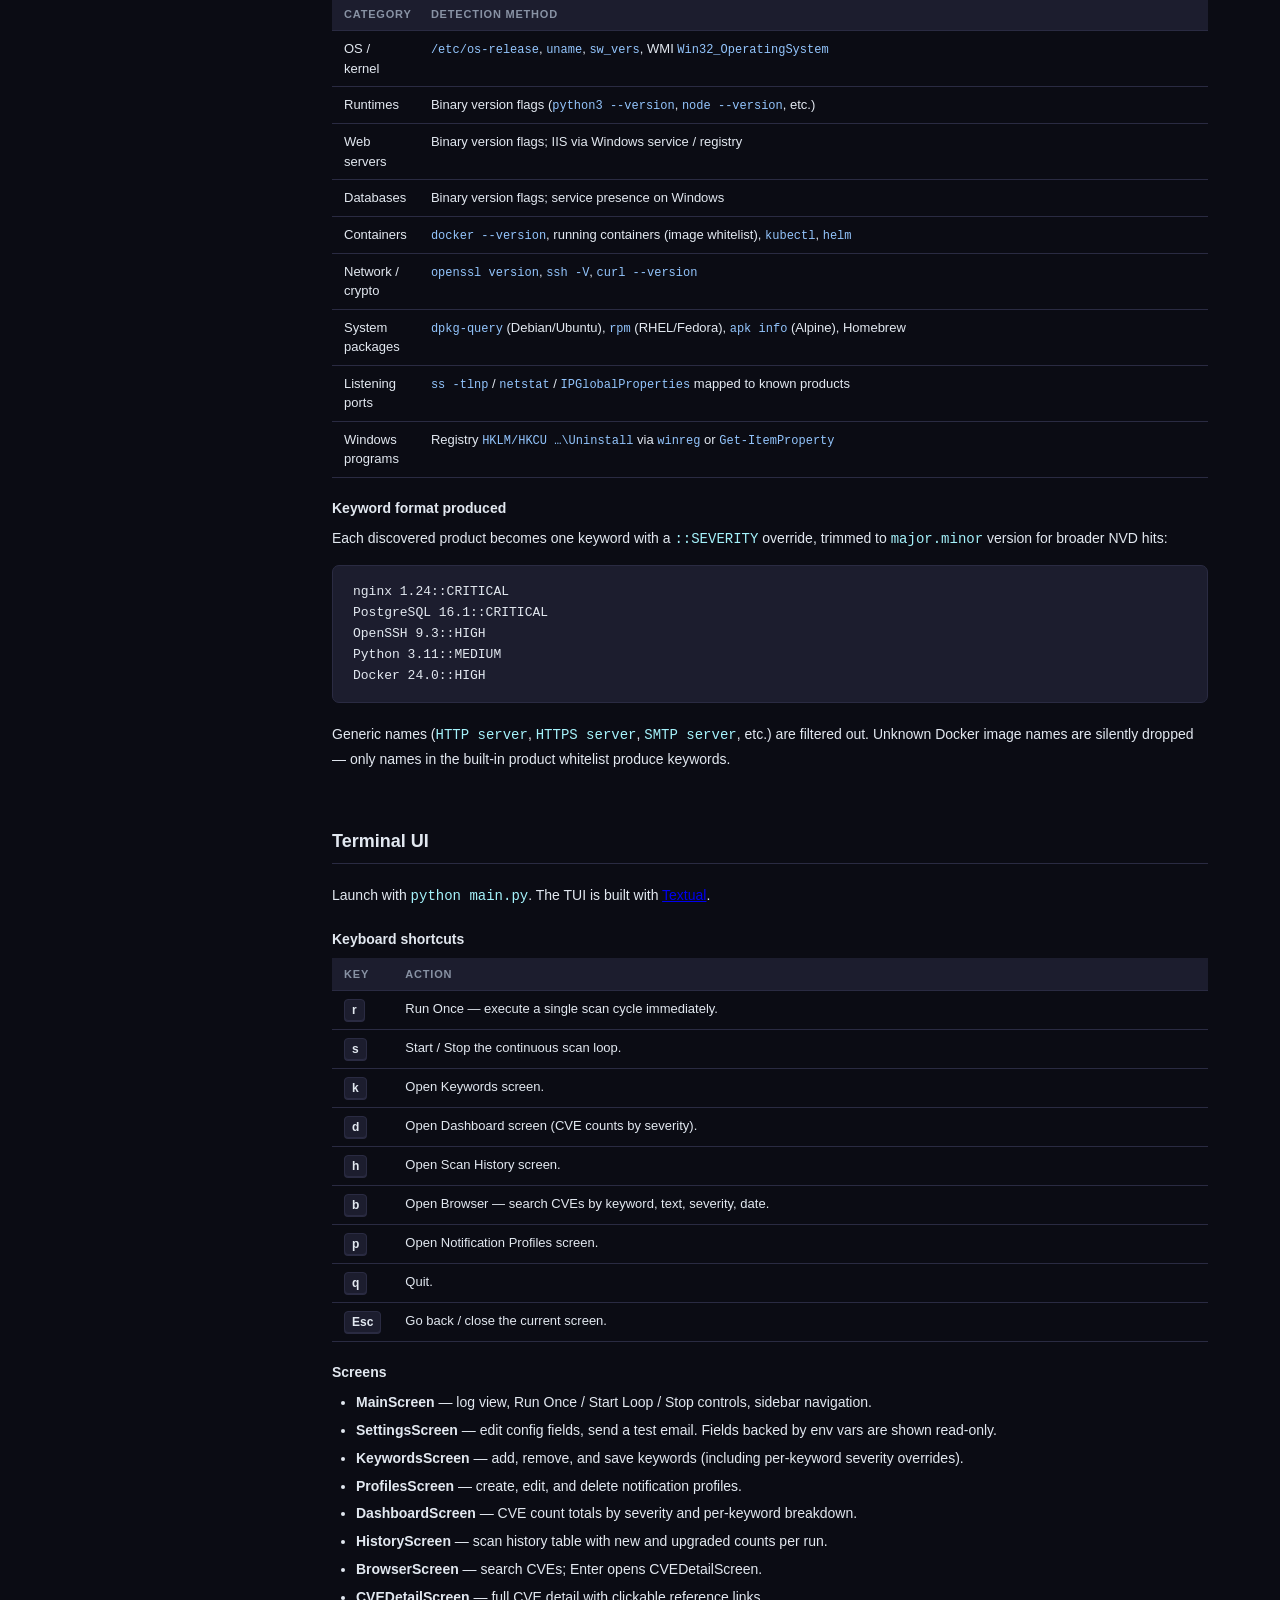
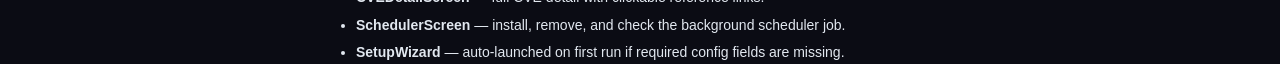
==== commit 5b9a169c: "Dashboard improvements: stat cards, SLA bar, collapsible panels, retry queue, digest preview Securit" ====
--- a/dashboard/docs.html
+++ b/dashboard/docs.html
@@ -718,7 +718,7 @@
         <h3 class="docs-h3" id="scanner-python">Python — <code>scan_environment.py</code></h3>
         <p>Cross-platform (Windows / Linux / macOS). Recommended when Python 3.10+ is available.
           <span style="float:right;display:inline-flex;gap:.5rem">
-            <button class="docs-toggle-btn" onclick="toggleScript('script-py',this)">View script</button>
+            <button class="docs-toggle-btn" id="btn-view-script-py">View script</button>
             <a href="/scanners/scan_environment.py" download class="docs-dl-btn">Download</a>
           </span>
         </p>
@@ -754,7 +754,7 @@
         <h3 class="docs-h3" id="scanner-bash">Bash — <code>scan_environment.sh</code></h3>
         <p>Linux and macOS. No Python required — pure bash with <code>curl</code> for uploads.
           <span style="float:right;display:inline-flex;gap:.5rem">
-            <button class="docs-toggle-btn" onclick="toggleScript('script-sh',this)">View script</button>
+            <button class="docs-toggle-btn" id="btn-view-script-sh">View script</button>
             <a href="/scanners/scan_environment.sh" download class="docs-dl-btn">Download</a>
           </span>
         </p>
@@ -778,7 +778,7 @@
         <h3 class="docs-h3" id="scanner-ps1">PowerShell — <code>Scan-Environment.ps1</code></h3>
         <p>Windows only. No external dependencies — uses WMI, .NET APIs, and the Windows registry.
           <span style="float:right;display:inline-flex;gap:.5rem">
-            <button class="docs-toggle-btn" onclick="toggleScript('script-ps1',this)">View script</button>
+            <button class="docs-toggle-btn" id="btn-view-script-ps1">View script</button>
             <a href="/scanners/Scan-Environment.ps1" download class="docs-dl-btn">Download</a>
           </span>
         </p>
@@ -876,68 +876,6 @@
     </main>
   </div>
 
-  <script>
-    // Health check
-    async function checkHealth() {
-      const dot  = document.getElementById("health-dot");
-      const text = document.getElementById("health-text");
-      try {
-        const r = await fetch("/health");
-        const j = await r.json();
-        if (j.status === "ok") {
-          dot.className = "health-dot ok";
-          text.textContent = "Connected";
-        } else { throw new Error(); }
-      } catch {
-        dot.className = "health-dot err";
-        text.textContent = "API unreachable";
-      }
-    }
-    setInterval(checkHealth, 30_000);
-    checkHealth();
-
-    // TOC highlight on scroll
-    const tocLinks = document.querySelectorAll(".docs-toc a[href^='#']");
-    const headings = Array.from(document.querySelectorAll("h2[id], h3[id]"));
-
-    function updateToc() {
-      const scrollY = window.scrollY + 80;
-      let active = headings[0];
-      for (const h of headings) {
-        if (h.offsetTop <= scrollY) active = h;
-      }
-      tocLinks.forEach(a => a.classList.toggle("active", a.getAttribute("href") === `#${active?.id}`));
-    }
-
-    window.addEventListener("scroll", updateToc, { passive: true });
-    updateToc();
-
-    // Script view/hide toggle
-    const _scriptUrls = {
-      "script-py":  "/scanners/scan_environment.py",
-      "script-sh":  "/scanners/scan_environment.sh",
-      "script-ps1": "/scanners/Scan-Environment.ps1",
-    };
-    const _scriptCache = {};
-    async function toggleScript(id, btn) {
-      const pre  = document.getElementById(id);
-      const code = document.getElementById(id + "-code");
-      if (pre.style.display !== "none") {
-        pre.style.display = "none";
-        btn.textContent = "View script";
-        return;
-      }
-      if (!_scriptCache[id]) {
-        btn.textContent = "Loading…";
-        try {
-          const text = await (await fetch(_scriptUrls[id])).text();
-          _scriptCache[id] = text.replace(/&/g,"&amp;").replace(/</g,"&lt;").replace(/>/g,"&gt;");
-        } catch { btn.textContent = "View script"; return; }
-      }
-      code.innerHTML    = _scriptCache[id];
-      pre.style.display = "";
-      btn.textContent   = "Hide script";
-    }
-  </script>
+  <script src="docs.js"></script>
 </body>
 </html>
--- a/dashboard/style.css
+++ b/dashboard/style.css
@@ -764,8 +764,19 @@
   padding: .6rem .9rem;
   border-bottom: 1px solid var(--border);
   background: var(--surface3);
-  cursor: default;
-}
+  cursor: pointer;
+  user-select: none;
+}
+.detail-block-header:hover { background: var(--surface2); }
+.detail-block.collapsed .detail-block-body { display: none; }
+.detail-block.collapsed .detail-block-header { border-bottom: none; }
+.detail-block-chevron {
+  font-size: 10px;
+  color: var(--subtle);
+  margin-left: auto;
+  transition: transform .2s;
+}
+.detail-block.collapsed .detail-block-chevron { transform: rotate(-90deg); }
 .detail-block-icon {
   font-size: 13px;
   flex-shrink: 0;
